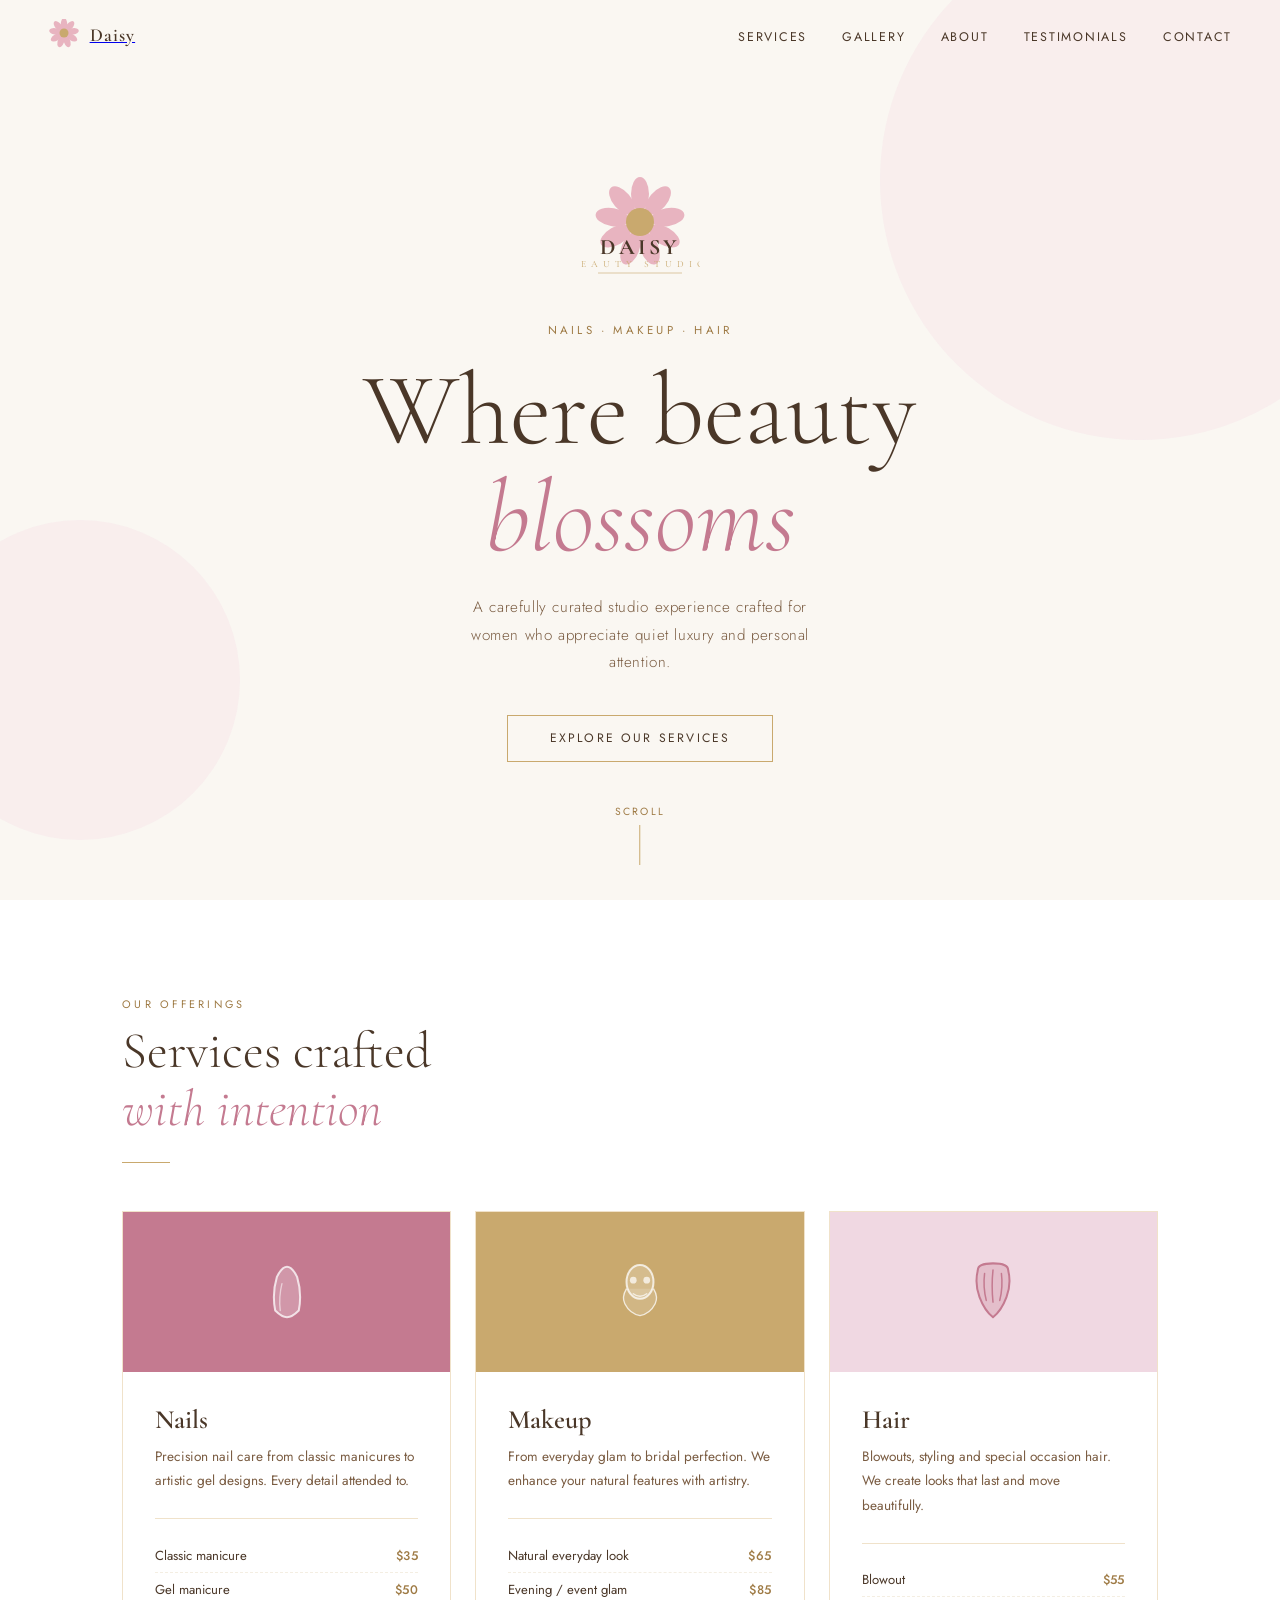
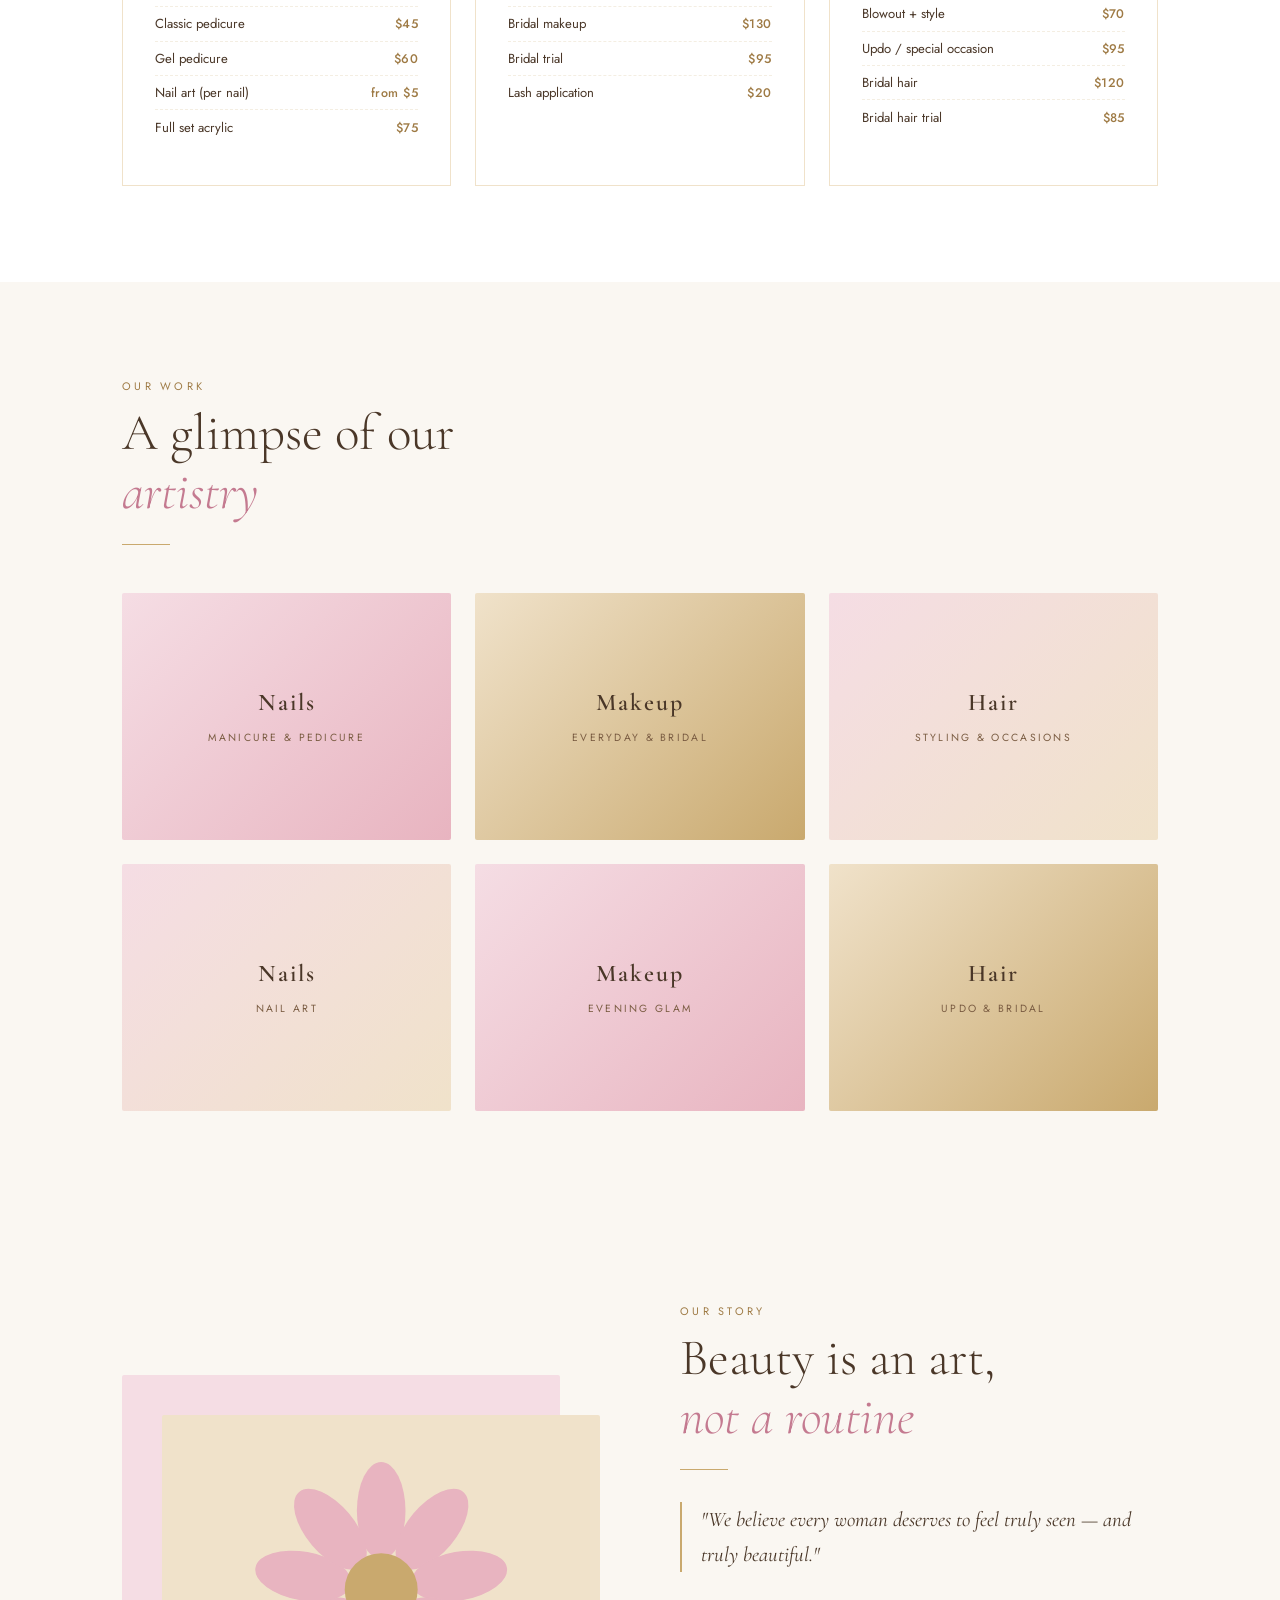
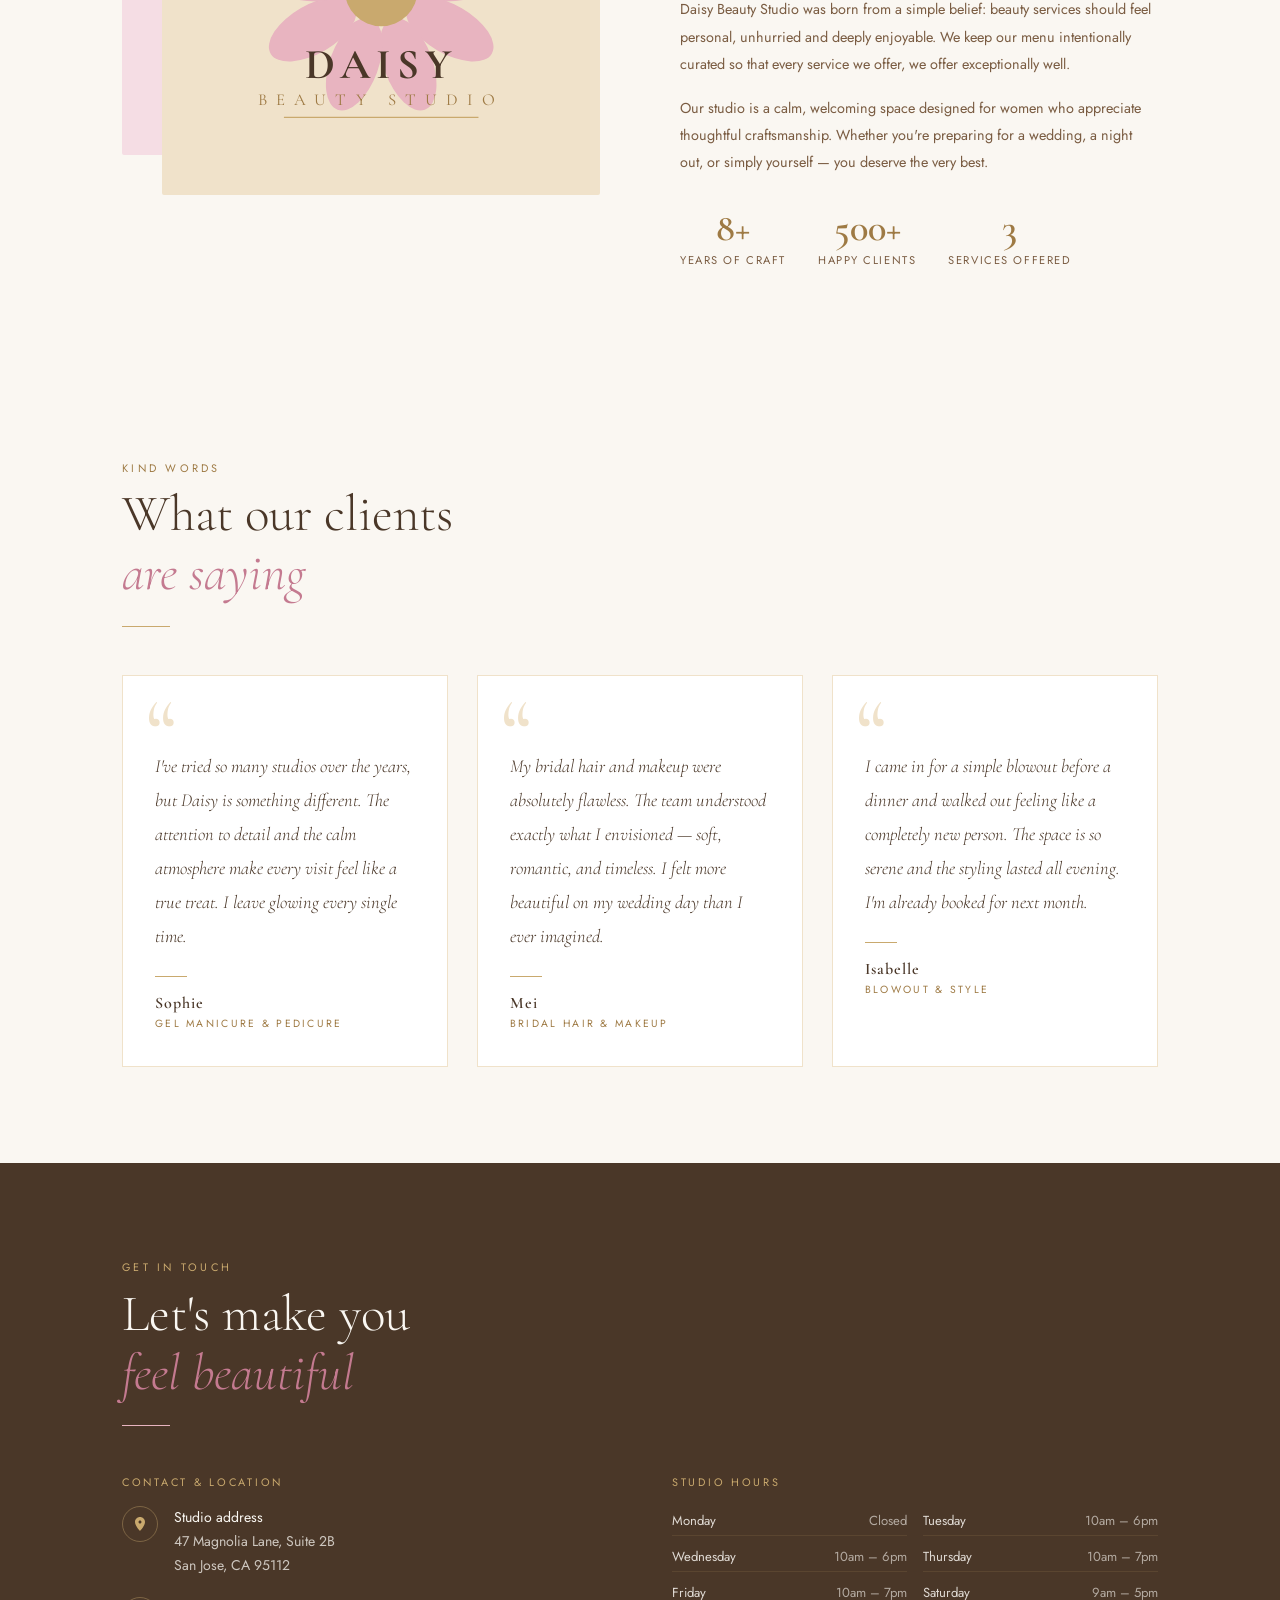
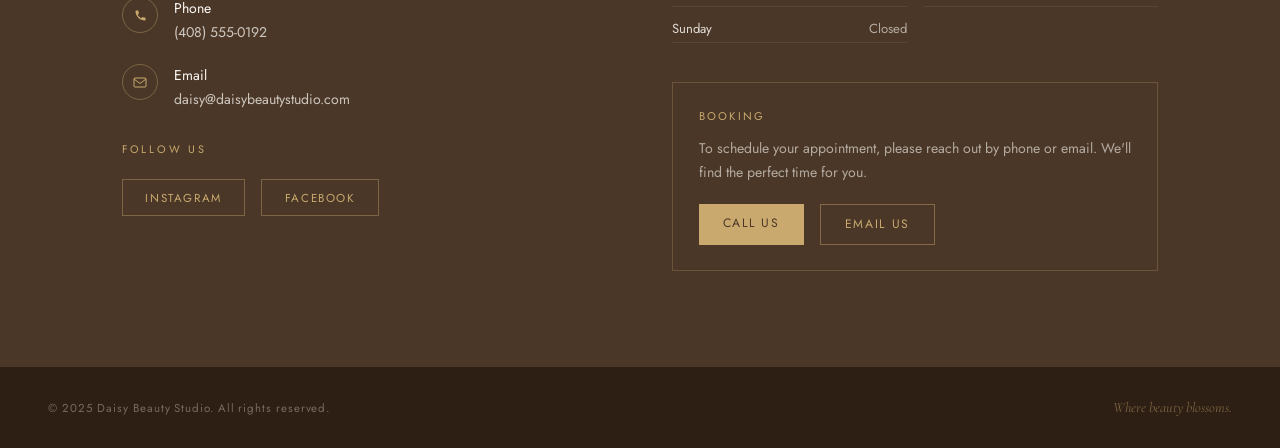
==== daisy-beauty-studio.html @ 7fc88cb7 "feature: upgrade service card visual design" ====
<!DOCTYPE html>
<html lang="en">
<head>
<meta charset="UTF-8"/>
<meta name="viewport" content="width=device-width, initial-scale=1.0"/>
<title>Daisy Beauty Studio | Nails, Lashes & Spa Services</title>
<meta name="description" content="Daisy Beauty Studio offers premium nail care, lash extensions, and spa treatments in a serene, elegant setting. Book your appointment today and let your beauty bloom."/>

<!-- Open Graph -->
<meta property="og:title" content="Daisy Beauty Studio | Nails, Lashes & Spa Services"/>
<meta property="og:description" content="Premium nail care, lash extensions, and spa treatments in a serene, elegant setting. Let your beauty bloom at Daisy Beauty Studio."/>
<meta property="og:type" content="website"/>

<!-- Inline SVG Favicon -->
<link rel="icon" type="image/svg+xml" href="data:image/svg+xml,%3Csvg xmlns='http://www.w3.org/2000/svg' viewBox='0 0 32 32'%3E%3C!-- rose petals --%3E%3Cellipse cx='16' cy='8' rx='4' ry='7' fill='%23E8B4C0' transform='rotate(0 16 16)'/%3E%3Cellipse cx='16' cy='8' rx='4' ry='7' fill='%23E8B4C0' transform='rotate(45 16 16)'/%3E%3Cellipse cx='16' cy='8' rx='4' ry='7' fill='%23E8B4C0' transform='rotate(90 16 16)'/%3E%3Cellipse cx='16' cy='8' rx='4' ry='7' fill='%23E8B4C0' transform='rotate(135 16 16)'/%3E%3Cellipse cx='16' cy='8' rx='4' ry='7' fill='%23E8B4C0' transform='rotate(180 16 16)'/%3E%3Cellipse cx='16' cy='8' rx='4' ry='7' fill='%23E8B4C0' transform='rotate(225 16 16)'/%3E%3Cellipse cx='16' cy='8' rx='4' ry='7' fill='%23E8B4C0' transform='rotate(270 16 16)'/%3E%3Cellipse cx='16' cy='8' rx='4' ry='7' fill='%23E8B4C0' transform='rotate(315 16 16)'/%3E%3C!-- gold center --%3E%3Ccircle cx='16' cy='16' r='5' fill='%23C9A96E'/%3E%3Ccircle cx='16' cy='16' r='3' fill='%239E7A44'/%3E%3C/svg%3E"/>

<link href="https://fonts.googleapis.com/css2?family=Cormorant+Garamond:ital,wght@0,300;0,400;0,600;0,700;1,300;1,400&family=Jost:wght@300;400;500&display=swap" rel="stylesheet"/>
<style>
  :root {
    --rose:    #E8B4C0;
    --rose-dk: #C47A90;
    --rose-lt: #F5DDE4;
    --gold:    #C9A96E;
    --gold-dk: #9E7A44;
    --gold-lt: #F0E2CA;
    --cream:   #FAF7F2;
    --bark:    #4A3728;
    --bark-lt: #7A5C42;
    --white:   #FFFFFF;
    --shadow:  rgba(74,55,40,0.12);
  }
  *, *::before, *::after { box-sizing: border-box; margin: 0; padding: 0; }
  html { scroll-behavior: smooth; }
  body {
    font-family: 'Jost', sans-serif;
    background: var(--cream);
    color: var(--bark);
    overflow-x: hidden;
  }

  /* ── PETAL CANVAS ── */
  #petal-canvas {
    position: fixed; inset: 0;
    pointer-events: none;
    z-index: 0;
    overflow: hidden;
  }
  .petal {
    position: absolute;
    top: -60px;
    opacity: 0;
    animation: fall linear infinite;
  }
  @keyframes fall {
    0%   { transform: translateY(0) rotate(0deg) scale(1);   opacity: 0; }
    5%   { opacity: 0.7; }
    90%  { opacity: 0.4; }
    100% { transform: translateY(110vh) rotate(540deg) scale(0.6); opacity: 0; }
  }

  /* ── NAV ── */
  nav {
    position: fixed; top: 0; left: 0; right: 0;
    z-index: 100;
    display: flex; align-items: center; justify-content: space-between;
    padding: 1.2rem 3rem;
    transition: background 0.4s, box-shadow 0.4s;
  }
  nav.scrolled {
    background: rgba(250,247,242,0.96);
    box-shadow: 0 1px 0 rgba(201,169,110,0.25);
    backdrop-filter: blur(8px);
  }
  .nav-logo { display: flex; align-items: center; gap: 0.6rem; cursor: pointer; }
  .nav-links { display: flex; gap: 2.2rem; list-style: none; }
  .nav-links a {
    text-decoration: none;
    font-family: 'Jost', sans-serif;
    font-size: 0.78rem;
    font-weight: 400;
    letter-spacing: 0.14em;
    text-transform: uppercase;
    color: var(--bark);
    transition: color 0.2s;
  }
  .nav-links a:hover { color: var(--gold-dk); }

  /* ── HAMBURGER ── */
  .hamburger {
    display: none;
    flex-direction: column;
    justify-content: center;
    gap: 5px;
    width: 36px;
    height: 36px;
    background: none;
    border: none;
    cursor: pointer;
    padding: 4px;
    z-index: 101;
  }
  .hamburger span {
    display: block;
    height: 1.5px;
    background: var(--bark);
    border-radius: 2px;
    transition: transform 0.3s ease, opacity 0.3s ease, background 0.2s;
    transform-origin: center;
  }
  .hamburger:hover span { background: var(--gold-dk); }
  .hamburger[aria-expanded="true"] span:nth-child(1) { transform: translateY(6.5px) rotate(45deg); }
  .hamburger[aria-expanded="true"] span:nth-child(2) { opacity: 0; transform: scaleX(0); }
  .hamburger[aria-expanded="true"] span:nth-child(3) { transform: translateY(-6.5px) rotate(-45deg); }

  /* ── HERO ── */
  #hero {
    position: relative;
    min-height: 100vh;
    display: flex; flex-direction: column;
    align-items: center; justify-content: center;
    text-align: center;
    padding: 6rem 2rem 4rem;
    z-index: 1;
    overflow: hidden;
  }
  .hero-bg-circle {
    position: absolute;
    border-radius: 50%;
    background: var(--rose-lt);
    opacity: 0.35;
    z-index: -1;
  }
  .hero-bg-circle.c1 { width: 520px; height: 520px; top: -80px; right: -120px; }
  .hero-bg-circle.c2 { width: 320px; height: 320px; bottom: 60px; left: -80px; }

  .hero-tagline {
    font-family: 'Jost', sans-serif;
    font-size: 0.72rem;
    letter-spacing: 0.28em;
    text-transform: uppercase;
    color: var(--gold-dk);
    margin-bottom: 1.2rem;
    opacity: 0;
    animation: fadeUp 0.8s 0.3s forwards;
  }
  .hero-title {
    font-family: 'Cormorant Garamond', serif;
    font-size: clamp(3.5rem, 8vw, 7rem);
    font-weight: 300;
    line-height: 1.05;
    color: var(--bark);
    opacity: 0;
    animation: fadeUp 0.9s 0.55s forwards;
  }
  .hero-title em {
    font-style: italic;
    color: var(--rose-dk);
  }
  .hero-sub {
    font-family: 'Jost', sans-serif;
    font-size: 0.95rem;
    font-weight: 300;
    color: var(--bark-lt);
    letter-spacing: 0.04em;
    max-width: 380px;
    line-height: 1.8;
    margin-top: 1.4rem;
    opacity: 0;
    animation: fadeUp 0.9s 0.8s forwards;
  }
  .hero-cta {
    display: inline-block;
    margin-top: 2.4rem;
    padding: 0.85rem 2.6rem;
    border: 1px solid var(--gold);
    color: var(--bark);
    font-family: 'Jost', sans-serif;
    font-size: 0.76rem;
    letter-spacing: 0.18em;
    text-transform: uppercase;
    text-decoration: none;
    transition: background 0.3s, color 0.3s;
    opacity: 0;
    animation: fadeUp 0.9s 1.05s forwards;
  }
  .hero-cta:hover { background: var(--gold); color: var(--white); }
  .hero-logo-large {
    margin-bottom: 1.6rem;
    opacity: 0;
    animation: fadeIn 1s 0.1s forwards;
  }
  .scroll-hint {
    position: absolute; bottom: 2.2rem; left: 50%; transform: translateX(-50%);
    display: flex; flex-direction: column; align-items: center; gap: 6px;
    opacity: 0; animation: fadeIn 1s 1.6s forwards;
  }
  .scroll-hint span {
    font-size: 0.65rem; letter-spacing: 0.2em; text-transform: uppercase;
    color: var(--gold-dk);
  }
  .scroll-line {
    width: 1px; height: 40px; background: var(--gold);
    animation: scrollPulse 1.8s ease-in-out infinite;
  }
  @keyframes scrollPulse {
    0%,100% { transform: scaleY(1); opacity: 1; }
    50%      { transform: scaleY(0.4); opacity: 0.4; }
  }
  @keyframes fadeUp {
    from { opacity: 0; transform: translateY(22px); }
    to   { opacity: 1; transform: translateY(0); }
  }
  @keyframes fadeIn {
    from { opacity: 0; }
    to   { opacity: 1; }
  }

  /* ── SECTION SHARED ── */
  section { position: relative; z-index: 1; }
  .section-inner { max-width: 1100px; margin: 0 auto; padding: 6rem 2rem; }
  .section-label {
    font-size: 0.68rem;
    letter-spacing: 0.3em;
    text-transform: uppercase;
    color: var(--gold-dk);
    margin-bottom: 0.6rem;
  }
  .section-title {
    font-family: 'Cormorant Garamond', serif;
    font-size: clamp(2.2rem, 4vw, 3.4rem);
    font-weight: 300;
    line-height: 1.15;
    color: var(--bark);
  }
  .section-title em { font-style: italic; color: var(--rose-dk); }
  .divider {
    width: 48px; height: 1px;
    background: var(--gold);
    margin: 1.4rem 0 2rem;
  }

  /* ── SERVICES ── */
  #services { background: var(--white); }
  .services-grid {
    display: grid;
    grid-template-columns: repeat(3, 1fr);
    gap: 1.5rem;
    margin-top: 3rem;
  }
  .service-card {
    border: 1px solid var(--gold-lt);
    padding: 2.6rem 2rem;
    position: relative;
    overflow: hidden;
    transition: border-color 0.3s, transform 0.3s;
    cursor: default;
  }
  .service-card::before {
    content: '';
    position: absolute; inset: 0;
    background: var(--rose-lt);
    opacity: 0;
    transition: opacity 0.35s;
    z-index: 0;
  }
  .service-card:hover::before { opacity: 0.18; }
  .service-card:hover { border-color: var(--rose-dk); transform: translateY(-4px); }
  .service-card > * { position: relative; z-index: 1; }
  .card-band {
    margin: -2.6rem -2rem 2rem;
    padding: 3rem 0;
    display: flex;
    align-items: center;
    justify-content: center;
  }
  .card-band--rose  { background: #C47A90; }
  .card-band--gold  { background: #C9A96E; }
  .card-band--blush { background: #F0D8E2; }
  .service-icon { margin-bottom: 1.4rem; }
  .service-name {
    font-family: 'Cormorant Garamond', serif;
    font-size: 1.65rem;
    font-weight: 600;
    color: var(--bark);
    margin-bottom: 0.5rem;
  }
  .service-desc {
    font-size: 0.85rem;
    color: var(--bark-lt);
    line-height: 1.8;
    margin-bottom: 1.6rem;
  }
  .service-items { list-style: none; border-top: 1px solid var(--gold-lt); padding-top: 1.2rem; }
  .service-items li {
    display: flex; justify-content: space-between; align-items: baseline;
    font-size: 0.82rem;
    padding: 0.45rem 0;
    border-bottom: 1px dashed rgba(201,169,110,0.2);
    color: var(--bark);
  }
  .service-items li:last-child { border-bottom: none; }
  .item-name { font-weight: 400; }
  .item-price { color: var(--gold-dk); font-weight: 500; font-size: 0.78rem; letter-spacing: 0.04em; }

  /* ── GALLERY ── */
  #gallery { background: var(--cream); }
  .gallery-grid {
    display: grid;
    grid-template-columns: repeat(3, 1fr);
    gap: 1.5rem;
    margin-top: 3rem;
  }
  .gallery-card {
    position: relative;
    aspect-ratio: 4 / 3;
    border-radius: 2px;
    overflow: hidden;
    display: flex;
    align-items: flex-end;
    transition: transform 0.35s ease, box-shadow 0.35s ease;
    cursor: default;
  }
  .gallery-card:hover { transform: translateY(-5px); box-shadow: 0 12px 32px var(--shadow); }
  .gallery-card.rose-bg  { background: linear-gradient(135deg, var(--rose-lt) 0%, var(--rose) 100%); }
  .gallery-card.gold-bg  { background: linear-gradient(135deg, var(--gold-lt) 0%, var(--gold) 100%); }
  .gallery-card.mixed-bg { background: linear-gradient(135deg, var(--rose-lt) 0%, var(--gold-lt) 100%); }
  .gallery-card-inner {
    position: absolute;
    inset: 0;
    display: flex;
    flex-direction: column;
    align-items: center;
    justify-content: center;
    gap: 0.8rem;
  }
  .gallery-card-icon {
    width: 48px;
    height: 1px;
    background: rgba(74,55,40,0.2);
  }
  .gallery-card-label {
    font-family: 'Cormorant Garamond', serif;
    font-size: 1.5rem;
    font-weight: 600;
    color: var(--bark);
    letter-spacing: 0.08em;
  }
  .gallery-card-sub {
    font-family: 'Jost', sans-serif;
    font-size: 0.65rem;
    letter-spacing: 0.22em;
    text-transform: uppercase;
    color: var(--bark-lt);
  }

  /* ── ABOUT ── */
  #about { background: var(--cream); }
  .about-grid {
    display: grid;
    grid-template-columns: 1fr 1fr;
    gap: 5rem;
    align-items: center;
  }
  .about-visual {
    position: relative;
    height: 420px;
  }
  .about-box {
    position: absolute;
    border-radius: 2px;
  }
  .about-box.b1 {
    inset: 0 40px 40px 0;
    background: var(--rose-lt);
  }
  .about-box.b2 {
    inset: 40px 0 0 40px;
    background: var(--gold-lt);
    display: flex; align-items: center; justify-content: center;
  }
  .about-box.b2 svg { width: 80%; height: 80%; }
  .about-quote {
    font-family: 'Cormorant Garamond', serif;
    font-size: 1.3rem;
    font-style: italic;
    color: var(--bark);
    line-height: 1.7;
    margin-bottom: 1.5rem;
    padding-left: 1.2rem;
    border-left: 2px solid var(--gold);
  }
  .about-body {
    font-size: 0.9rem;
    color: var(--bark-lt);
    line-height: 1.9;
    margin-bottom: 1rem;
  }
  .about-highlights {
    display: flex; gap: 2rem; margin-top: 2rem;
  }
  .highlight-item { text-align: center; }
  .highlight-num {
    font-family: 'Cormorant Garamond', serif;
    font-size: 2.4rem;
    font-weight: 600;
    color: var(--gold-dk);
    line-height: 1;
  }
  .highlight-label {
    font-size: 0.7rem;
    letter-spacing: 0.14em;
    text-transform: uppercase;
    color: var(--bark-lt);
    margin-top: 0.3rem;
  }

  /* ── TESTIMONIALS ── */
  #testimonials { background: var(--cream); }
  .testimonials-grid {
    display: grid;
    grid-template-columns: repeat(3, 1fr);
    gap: 1.8rem;
    margin-top: 3rem;
  }
  .testimonial-card {
    background: var(--white);
    border: 1px solid var(--gold-lt);
    padding: 2.6rem 2rem 2.2rem;
    position: relative;
    overflow: hidden;
    transition: transform 0.3s, box-shadow 0.3s;
  }
  .testimonial-card:hover {
    transform: translateY(-4px);
    box-shadow: 0 12px 36px var(--shadow);
  }
  .testimonial-quote-mark {
    font-family: 'Cormorant Garamond', serif;
    font-size: 6rem;
    line-height: 1;
    color: var(--gold-lt);
    position: absolute;
    top: 0.6rem;
    left: 1.4rem;
    pointer-events: none;
    user-select: none;
  }
  .testimonial-text {
    font-family: 'Cormorant Garamond', serif;
    font-size: 1.15rem;
    font-style: italic;
    font-weight: 300;
    color: var(--bark);
    line-height: 1.85;
    margin-top: 2rem;
    position: relative;
    z-index: 1;
  }
  .testimonial-divider {
    width: 32px;
    height: 1px;
    background: var(--gold);
    margin: 1.4rem 0 1rem;
  }
  .testimonial-client {
    display: flex;
    flex-direction: column;
    gap: 0.2rem;
  }
  .testimonial-name {
    font-family: 'Cormorant Garamond', serif;
    font-size: 1rem;
    font-weight: 600;
    color: var(--bark);
    letter-spacing: 0.06em;
  }
  .testimonial-service {
    font-family: 'Jost', sans-serif;
    font-size: 0.65rem;
    letter-spacing: 0.22em;
    text-transform: uppercase;
    color: var(--gold-dk);
  }

  /* ── CONTACT ── */
  #contact { background: var(--bark); }
  #contact .section-label { color: var(--gold); }
  #contact .section-title { color: var(--cream); }
  #contact .divider { background: var(--rose); }
  .contact-grid {
    display: grid;
    grid-template-columns: 1fr 1fr;
    gap: 4rem;
    margin-top: 3rem;
  }
  .contact-block { }
  .contact-block-title {
    font-size: 0.68rem;
    letter-spacing: 0.25em;
    text-transform: uppercase;
    color: var(--gold);
    margin-bottom: 1rem;
  }
  .contact-item {
    display: flex; align-items: flex-start; gap: 1rem;
    margin-bottom: 1.2rem;
  }
  .contact-icon {
    width: 36px; height: 36px;
    border: 1px solid rgba(201,169,110,0.4);
    border-radius: 50%;
    display: flex; align-items: center; justify-content: center;
    flex-shrink: 0;
  }
  .contact-text { font-size: 0.88rem; color: rgba(250,247,242,0.75); line-height: 1.7; }
  .contact-text strong { color: var(--cream); font-weight: 400; display: block; }
  .hours-grid {
    display: grid; grid-template-columns: 1fr 1fr; gap: 0.4rem 1rem;
  }
  .hours-row {
    display: flex; justify-content: space-between;
    font-size: 0.82rem;
    color: rgba(250,247,242,0.6);
    padding: 0.3rem 0;
    border-bottom: 1px solid rgba(201,169,110,0.12);
  }
  .hours-row .day { color: rgba(250,247,242,0.85); }
  .social-row { display: flex; gap: 1rem; margin-top: 1.4rem; }
  .social-btn {
    padding: 0.6rem 1.4rem;
    border: 1px solid rgba(201,169,110,0.4);
    color: var(--gold);
    font-family: 'Jost', sans-serif;
    font-size: 0.72rem;
    letter-spacing: 0.14em;
    text-transform: uppercase;
    text-decoration: none;
    transition: background 0.3s, color 0.3s;
  }
  .social-btn:hover { background: var(--gold); color: var(--bark); }

  /* ── FOOTER ── */
  footer {
    background: #2E1F14;
    padding: 2rem 3rem;
    display: flex; align-items: center; justify-content: space-between;
    z-index: 1; position: relative;
  }
  .footer-copy {
    font-size: 0.72rem;
    color: rgba(250,247,242,0.35);
    letter-spacing: 0.08em;
  }
  .footer-tagline {
    font-family: 'Cormorant Garamond', serif;
    font-size: 0.9rem;
    font-style: italic;
    color: rgba(201,169,110,0.5);
  }

  /* ── SCROLL REVEAL ── */
  .reveal {
    opacity: 0;
    transform: translateY(30px);
    transition: opacity 0.7s ease, transform 0.7s ease;
  }
  .reveal.visible {
    opacity: 1;
    transform: translateY(0);
  }
  .reveal-delay-1 { transition-delay: 0.1s; }
  .reveal-delay-2 { transition-delay: 0.2s; }
  .reveal-delay-3 { transition-delay: 0.3s; }

  @media (max-width: 768px) {
    nav { padding: 1rem 1.5rem; }
    .hamburger { display: flex; }
    .nav-links {
      position: fixed;
      top: 60px; left: 0; right: 0;
      flex-direction: column;
      gap: 0;
      background: rgba(250,247,242,0.97);
      backdrop-filter: blur(8px);
      border-bottom: 1px solid var(--gold-lt);
      box-shadow: 0 4px 16px var(--shadow);
      max-height: 0;
      overflow: hidden;
      transition: max-height 0.35s cubic-bezier(0.4, 0, 0.2, 1);
    }
    .nav-links.open { max-height: 260px; }
    .nav-links li { border-top: 1px solid var(--gold-lt); }
    .nav-links a {
      display: block;
      padding: 1rem 1.5rem;
      font-size: 0.82rem;
      letter-spacing: 0.16em;
    }
    .nav-links a:hover { background: var(--rose-lt); color: var(--rose-dk); }
    .services-grid { grid-template-columns: 1fr; }
    .gallery-grid  { grid-template-columns: 1fr; }
    .about-grid { grid-template-columns: 1fr; }
    .about-visual { display: none; }
    .testimonials-grid { grid-template-columns: 1fr; }
    .contact-grid { grid-template-columns: 1fr; gap: 2.5rem; }
    footer { flex-direction: column; gap: 0.5rem; text-align: center; }
    .section-inner { padding: 4rem 1.5rem; }
  }
</style>
</head>
<body>

<!-- FALLING PETALS -->
<div id="petal-canvas"></div>

<!-- NAV -->
<nav id="navbar">
  <a href="#hero" class="nav-logo">
    <svg width="32" height="32" viewBox="0 0 32 32">
      <g transform="translate(16,14)">
        <ellipse cx="0" cy="-9" rx="3.2" ry="6" fill="#E8B4C0" transform="rotate(0)"/>
        <ellipse cx="0" cy="-9" rx="3.2" ry="6" fill="#E8B4C0" transform="rotate(40)"/>
        <ellipse cx="0" cy="-9" rx="3.2" ry="6" fill="#E8B4C0" transform="rotate(80)"/>
        <ellipse cx="0" cy="-9" rx="3.2" ry="6" fill="#E8B4C0" transform="rotate(120)"/>
        <ellipse cx="0" cy="-9" rx="3.2" ry="6" fill="#E8B4C0" transform="rotate(160)"/>
        <ellipse cx="0" cy="-9" rx="3.2" ry="6" fill="#E8B4C0" transform="rotate(200)"/>
        <ellipse cx="0" cy="-9" rx="3.2" ry="6" fill="#E8B4C0" transform="rotate(240)"/>
        <ellipse cx="0" cy="-9" rx="3.2" ry="6" fill="#E8B4C0" transform="rotate(280)"/>
        <ellipse cx="0" cy="-9" rx="3.2" ry="6" fill="#E8B4C0" transform="rotate(320)"/>
        <circle cx="0" cy="0" r="4.5" fill="#C9A96E"/>
      </g>
    </svg>
    <span style="font-family:'Cormorant Garamond',serif;font-size:1.15rem;font-weight:600;color:#4A3728;letter-spacing:0.06em;">Daisy</span>
  </a>
  <ul class="nav-links" id="nav-links">
    <li><a href="#services">Services</a></li>
    <li><a href="#gallery">Gallery</a></li>
    <li><a href="#about">About</a></li>
    <li><a href="#testimonials">Testimonials</a></li>
    <li><a href="#contact">Contact</a></li>
  </ul>
  <button class="hamburger" id="hamburger" aria-label="Toggle menu" aria-expanded="false">
    <span></span><span></span><span></span>
  </button>
</nav>

<!-- HERO -->
<section id="hero">
  <div class="hero-bg-circle c1"></div>
  <div class="hero-bg-circle c2"></div>

  <!-- Large logo -->
  <div class="hero-logo-large">
    <svg width="120" height="120" viewBox="0 0 120 120">
      <g transform="translate(60,52)">
        <ellipse cx="0" cy="-28" rx="9" ry="17" fill="#E8B4C0" transform="rotate(0)"/>
        <ellipse cx="0" cy="-28" rx="9" ry="17" fill="#E8B4C0" transform="rotate(40)"/>
        <ellipse cx="0" cy="-28" rx="9" ry="17" fill="#E8B4C0" transform="rotate(80)"/>
        <ellipse cx="0" cy="-28" rx="9" ry="17" fill="#E8B4C0" transform="rotate(120)"/>
        <ellipse cx="0" cy="-28" rx="9" ry="17" fill="#E8B4C0" transform="rotate(160)"/>
        <ellipse cx="0" cy="-28" rx="9" ry="17" fill="#E8B4C0" transform="rotate(200)"/>
        <ellipse cx="0" cy="-28" rx="9" ry="17" fill="#E8B4C0" transform="rotate(240)"/>
        <ellipse cx="0" cy="-28" rx="9" ry="17" fill="#E8B4C0" transform="rotate(280)"/>
        <ellipse cx="0" cy="-28" rx="9" ry="17" fill="#E8B4C0" transform="rotate(320)"/>
        <circle cx="0" cy="0" r="14" fill="#C9A96E"/>
      </g>
      <text x="60" y="84" text-anchor="middle" font-family="Cormorant Garamond, serif" font-size="22" font-weight="700" fill="#4A3728" letter-spacing="3">DAISY</text>
      <text x="60" y="97" text-anchor="middle" font-family="Cormorant Garamond, serif" font-size="9.5" fill="#C9A96E" letter-spacing="5">BEAUTY STUDIO</text>
      <line x1="18" y1="103" x2="102" y2="103" stroke="#C9A96E" stroke-width="0.6"/>
    </svg>
  </div>

  <p class="hero-tagline">Nails · Makeup · Hair</p>
  <h1 class="hero-title">Where beauty<br/><em>blossoms</em></h1>
  <p class="hero-sub">A carefully curated studio experience crafted for women who appreciate quiet luxury and personal attention.</p>
  <a href="#services" class="hero-cta">Explore our services</a>

  <div class="scroll-hint">
    <span>scroll</span>
    <div class="scroll-line"></div>
  </div>
</section>

<!-- SERVICES -->
<section id="services">
  <div class="section-inner">
    <p class="section-label reveal">Our offerings</p>
    <h2 class="section-title reveal reveal-delay-1">Services crafted<br/><em>with intention</em></h2>
    <div class="divider reveal reveal-delay-2"></div>

    <div class="services-grid">
      <!-- NAILS -->
      <div class="service-card reveal reveal-delay-1">
        <div class="card-band card-band--rose">
          <svg width="64" height="64" viewBox="0 0 38 38" fill="none">
            <path d="M12 30 Q10 20 13 10 Q16 4 19 4 Q22 4 25 10 Q28 20 26 30 Q22 34 19 34 Q16 34 12 30Z" fill="rgba(255,255,255,0.22)" stroke="rgba(255,255,255,0.75)" stroke-width="1.2"/>
            <path d="M15 30 Q14 22 16 14" stroke="rgba(255,255,255,0.55)" stroke-width="0.8" stroke-linecap="round"/>
          </svg>
        </div>
        <h3 class="service-name">Nails</h3>
        <p class="service-desc">Precision nail care from classic manicures to artistic gel designs. Every detail attended to.</p>
        <ul class="service-items">
          <li><span class="item-name">Classic manicure</span><span class="item-price">$35</span></li>
          <li><span class="item-name">Gel manicure</span><span class="item-price">$50</span></li>
          <li><span class="item-name">Classic pedicure</span><span class="item-price">$45</span></li>
          <li><span class="item-name">Gel pedicure</span><span class="item-price">$60</span></li>
          <li><span class="item-name">Nail art (per nail)</span><span class="item-price">from $5</span></li>
          <li><span class="item-name">Full set acrylic</span><span class="item-price">$75</span></li>
        </ul>
      </div>

      <!-- MAKEUP -->
      <div class="service-card reveal reveal-delay-2">
        <div class="card-band card-band--gold">
          <svg width="64" height="64" viewBox="0 0 38 38" fill="none">
            <ellipse cx="19" cy="13" rx="8" ry="10" fill="rgba(255,255,255,0.22)" stroke="rgba(255,255,255,0.75)" stroke-width="1.2"/>
            <path d="M11 17 Q8 22 10 26 Q13 32 19 33 Q25 32 28 26 Q30 22 27 17" fill="rgba(255,255,255,0.15)" stroke="rgba(255,255,255,0.75)" stroke-width="0.8"/>
            <circle cx="15" cy="12" r="2" fill="rgba(255,255,255,0.7)"/>
            <circle cx="23" cy="12" r="2" fill="rgba(255,255,255,0.7)"/>
            <path d="M15 20 Q19 23 23 20" stroke="rgba(255,255,255,0.7)" stroke-width="0.8" fill="none" stroke-linecap="round"/>
          </svg>
        </div>
        <h3 class="service-name">Makeup</h3>
        <p class="service-desc">From everyday glam to bridal perfection. We enhance your natural features with artistry.</p>
        <ul class="service-items">
          <li><span class="item-name">Natural everyday look</span><span class="item-price">$65</span></li>
          <li><span class="item-name">Evening / event glam</span><span class="item-price">$85</span></li>
          <li><span class="item-name">Bridal makeup</span><span class="item-price">$130</span></li>
          <li><span class="item-name">Bridal trial</span><span class="item-price">$95</span></li>
          <li><span class="item-name">Lash application</span><span class="item-price">$20</span></li>
        </ul>
      </div>

      <!-- HAIR -->
      <div class="service-card reveal reveal-delay-3">
        <div class="card-band card-band--blush">
          <svg width="64" height="64" viewBox="0 0 38 38" fill="none">
            <path d="M10 6 Q10 2 19 2 Q28 2 28 6 Q30 14 27 22 Q24 30 19 34 Q14 30 11 22 Q8 14 10 6Z" fill="rgba(196,122,144,0.28)" stroke="#C47A90" stroke-width="1.2"/>
            <path d="M14 8 Q13 16 15 24" stroke="#C47A90" stroke-width="0.9" stroke-linecap="round"/>
            <path d="M19 6 Q18 15 19 25" stroke="#C47A90" stroke-width="0.9" stroke-linecap="round"/>
            <path d="M24 8 Q25 16 23 24" stroke="#C47A90" stroke-width="0.9" stroke-linecap="round"/>
          </svg>
        </div>
        <h3 class="service-name">Hair</h3>
        <p class="service-desc">Blowouts, styling and special occasion hair. We create looks that last and move beautifully.</p>
        <ul class="service-items">
          <li><span class="item-name">Blowout</span><span class="item-price">$55</span></li>
          <li><span class="item-name">Blowout + style</span><span class="item-price">$70</span></li>
          <li><span class="item-name">Updo / special occasion</span><span class="item-price">$95</span></li>
          <li><span class="item-name">Bridal hair</span><span class="item-price">$120</span></li>
          <li><span class="item-name">Bridal hair trial</span><span class="item-price">$85</span></li>
        </ul>
      </div>
    </div>
  </div>
</section>

<!-- GALLERY -->
<section id="gallery">
  <div class="section-inner">
    <p class="section-label reveal">Our work</p>
    <h2 class="section-title reveal reveal-delay-1">A glimpse of our<br/><em>artistry</em></h2>
    <div class="divider reveal reveal-delay-2"></div>

    <div class="gallery-grid">
      <!-- NAILS -->
      <div class="gallery-card rose-bg reveal reveal-delay-1">
        <div class="gallery-card-inner">
          <div class="gallery-card-label">Nails</div>
          <div class="gallery-card-sub">Manicure &amp; Pedicure</div>
        </div>
      </div>

      <!-- MAKEUP -->
      <div class="gallery-card gold-bg reveal reveal-delay-2">
        <div class="gallery-card-inner">
          <div class="gallery-card-label">Makeup</div>
          <div class="gallery-card-sub">Everyday &amp; Bridal</div>
        </div>
      </div>

      <!-- HAIR -->
      <div class="gallery-card mixed-bg reveal reveal-delay-3">
        <div class="gallery-card-inner">
          <div class="gallery-card-label">Hair</div>
          <div class="gallery-card-sub">Styling &amp; Occasions</div>
        </div>
      </div>

      <!-- Row 2 -->
      <div class="gallery-card mixed-bg reveal reveal-delay-1">
        <div class="gallery-card-inner">
          <div class="gallery-card-label">Nails</div>
          <div class="gallery-card-sub">Nail Art</div>
        </div>
      </div>

      <div class="gallery-card rose-bg reveal reveal-delay-2">
        <div class="gallery-card-inner">
          <div class="gallery-card-label">Makeup</div>
          <div class="gallery-card-sub">Evening Glam</div>
        </div>
      </div>

      <div class="gallery-card gold-bg reveal reveal-delay-3">
        <div class="gallery-card-inner">
          <div class="gallery-card-label">Hair</div>
          <div class="gallery-card-sub">Updo &amp; Bridal</div>
        </div>
      </div>
    </div>
  </div>
</section>

<!-- ABOUT -->
<section id="about">
  <div class="section-inner">
    <div class="about-grid">
      <div class="about-visual reveal">
        <div class="about-box b1"></div>
        <div class="about-box b2">
          <svg viewBox="0 0 200 200" fill="none" xmlns="http://www.w3.org/2000/svg">
            <g transform="translate(100,90)">
              <ellipse cx="0" cy="-52" rx="16" ry="32" fill="#E8B4C0" transform="rotate(0)"/>
              <ellipse cx="0" cy="-52" rx="16" ry="32" fill="#E8B4C0" transform="rotate(40)"/>
              <ellipse cx="0" cy="-52" rx="16" ry="32" fill="#E8B4C0" transform="rotate(80)"/>
              <ellipse cx="0" cy="-52" rx="16" ry="32" fill="#E8B4C0" transform="rotate(120)"/>
              <ellipse cx="0" cy="-52" rx="16" ry="32" fill="#E8B4C0" transform="rotate(160)"/>
              <ellipse cx="0" cy="-52" rx="16" ry="32" fill="#E8B4C0" transform="rotate(200)"/>
              <ellipse cx="0" cy="-52" rx="16" ry="32" fill="#E8B4C0" transform="rotate(240)"/>
              <ellipse cx="0" cy="-52" rx="16" ry="32" fill="#E8B4C0" transform="rotate(280)"/>
              <ellipse cx="0" cy="-52" rx="16" ry="32" fill="#E8B4C0" transform="rotate(320)"/>
              <circle cx="0" cy="0" r="24" fill="#C9A96E"/>
            </g>
            <text x="100" y="148" text-anchor="middle" font-family="Cormorant Garamond, serif" font-size="28" font-weight="700" fill="#4A3728" letter-spacing="4">DAISY</text>
            <text x="100" y="166" text-anchor="middle" font-family="Cormorant Garamond, serif" font-size="11" fill="#9E7A44" letter-spacing="6">BEAUTY STUDIO</text>
            <line x1="36" y1="174" x2="164" y2="174" stroke="#C9A96E" stroke-width="0.8"/>
          </svg>
        </div>
      </div>
      <div>
        <p class="section-label reveal">Our story</p>
        <h2 class="section-title reveal reveal-delay-1">Beauty is an art,<br/><em>not a routine</em></h2>
        <div class="divider reveal reveal-delay-2"></div>
        <blockquote class="about-quote reveal reveal-delay-2">
          "We believe every woman deserves to feel truly seen — and truly beautiful."
        </blockquote>
        <p class="about-body reveal reveal-delay-2">
          Daisy Beauty Studio was born from a simple belief: beauty services should feel personal, unhurried and deeply enjoyable. We keep our menu intentionally curated so that every service we offer, we offer exceptionally well.
        </p>
        <p class="about-body reveal reveal-delay-3">
          Our studio is a calm, welcoming space designed for women who appreciate thoughtful craftsmanship. Whether you're preparing for a wedding, a night out, or simply yourself — you deserve the very best.
        </p>
        <div class="about-highlights reveal reveal-delay-3">
          <div class="highlight-item">
            <div class="highlight-num">8+</div>
            <div class="highlight-label">Years of craft</div>
          </div>
          <div class="highlight-item">
            <div class="highlight-num">500+</div>
            <div class="highlight-label">Happy clients</div>
          </div>
          <div class="highlight-item">
            <div class="highlight-num">3</div>
            <div class="highlight-label">Services offered</div>
          </div>
        </div>
      </div>
    </div>
  </div>
</section>

<!-- TESTIMONIALS -->
<section id="testimonials">
  <div class="section-inner">
    <p class="section-label reveal">Kind words</p>
    <h2 class="section-title reveal reveal-delay-1">What our clients<br/><em>are saying</em></h2>
    <div class="divider reveal reveal-delay-2"></div>

    <div class="testimonials-grid">

      <div class="testimonial-card reveal reveal-delay-1">
        <div class="testimonial-quote-mark">&ldquo;</div>
        <p class="testimonial-text">I've tried so many studios over the years, but Daisy is something different. The attention to detail and the calm atmosphere make every visit feel like a true treat. I leave glowing every single time.</p>
        <div class="testimonial-divider"></div>
        <div class="testimonial-client">
          <span class="testimonial-name">Sophie</span>
          <span class="testimonial-service">Gel Manicure & Pedicure</span>
        </div>
      </div>

      <div class="testimonial-card reveal reveal-delay-2">
        <div class="testimonial-quote-mark">&ldquo;</div>
        <p class="testimonial-text">My bridal hair and makeup were absolutely flawless. The team understood exactly what I envisioned — soft, romantic, and timeless. I felt more beautiful on my wedding day than I ever imagined.</p>
        <div class="testimonial-divider"></div>
        <div class="testimonial-client">
          <span class="testimonial-name">Mei</span>
          <span class="testimonial-service">Bridal Hair & Makeup</span>
        </div>
      </div>

      <div class="testimonial-card reveal reveal-delay-3">
        <div class="testimonial-quote-mark">&ldquo;</div>
        <p class="testimonial-text">I came in for a simple blowout before a dinner and walked out feeling like a completely new person. The space is so serene and the styling lasted all evening. I'm already booked for next month.</p>
        <div class="testimonial-divider"></div>
        <div class="testimonial-client">
          <span class="testimonial-name">Isabelle</span>
          <span class="testimonial-service">Blowout & Style</span>
        </div>
      </div>

    </div>
  </div>
</section>

<!-- CONTACT -->
<section id="contact">
  <div class="section-inner">
    <p class="section-label reveal">Get in touch</p>
    <h2 class="section-title reveal reveal-delay-1">Let's make you<br/><em>feel beautiful</em></h2>
    <div class="divider reveal reveal-delay-2"></div>

    <div class="contact-grid">
      <div class="contact-block reveal reveal-delay-1">
        <p class="contact-block-title">Contact & Location</p>
        <div class="contact-item">
          <div class="contact-icon">
            <svg width="16" height="16" viewBox="0 0 16 16" fill="none">
              <path d="M8 1C5.24 1 3 3.24 3 6C3 9.75 8 15 8 15C8 15 13 9.75 13 6C13 3.24 10.76 1 8 1ZM8 7.5C7.17 7.5 6.5 6.83 6.5 6C6.5 5.17 7.17 4.5 8 4.5C8.83 4.5 9.5 5.17 9.5 6C9.5 6.83 8.83 7.5 8 7.5Z" fill="#C9A96E"/>
            </svg>
          </div>
          <div class="contact-text">
            <strong>Studio address</strong>
            47 Magnolia Lane, Suite 2B<br/>San Jose, CA 95112
          </div>
        </div>
        <div class="contact-item">
          <div class="contact-icon">
            <svg width="16" height="16" viewBox="0 0 16 16" fill="none">
              <path d="M13 10.5C12.25 10.5 11.52 10.37 10.85 10.14C10.63 10.06 10.38 10.12 10.21 10.29L9.18 11.32C7.83 10.63 6.37 9.17 5.68 7.82L6.71 6.79C6.88 6.62 6.94 6.37 6.86 6.15C6.63 5.48 6.5 4.75 6.5 4C6.5 3.72 6.28 3.5 6 3.5H4C3.72 3.5 3.5 3.72 3.5 4C3.5 9.25 7.75 13.5 13 13.5C13.28 13.5 13.5 13.28 13.5 13V11C13.5 10.72 13.28 10.5 13 10.5Z" fill="#C9A96E"/>
            </svg>
          </div>
          <div class="contact-text">
            <strong>Phone</strong>
            (408) 555-0192
          </div>
        </div>
        <div class="contact-item">
          <div class="contact-icon">
            <svg width="16" height="16" viewBox="0 0 16 16" fill="none">
              <rect x="2" y="4" width="12" height="9" rx="1" stroke="#C9A96E" stroke-width="1"/>
              <path d="M2 5L8 9.5L14 5" stroke="#C9A96E" stroke-width="1" fill="none"/>
            </svg>
          </div>
          <div class="contact-text">
            <strong>Email</strong>
            daisy@daisybeautystudio.com
          </div>
        </div>
        <p class="contact-block-title" style="margin-top:1.8rem;">Follow us</p>
        <div class="social-row">
          <a href="https://instagram.com/daisybeautystudio" class="social-btn" target="_blank" rel="noopener">Instagram</a>
          <a href="https://facebook.com/daisybeautystudio" class="social-btn" target="_blank" rel="noopener">Facebook</a>
        </div>
      </div>

      <div class="contact-block reveal reveal-delay-2">
        <p class="contact-block-title">Studio hours</p>
        <div class="hours-grid">
          <div class="hours-row"><span class="day">Monday</span><span>Closed</span></div>
          <div class="hours-row"><span class="day">Tuesday</span><span>10am – 6pm</span></div>
          <div class="hours-row"><span class="day">Wednesday</span><span>10am – 6pm</span></div>
          <div class="hours-row"><span class="day">Thursday</span><span>10am – 7pm</span></div>
          <div class="hours-row"><span class="day">Friday</span><span>10am – 7pm</span></div>
          <div class="hours-row"><span class="day">Saturday</span><span>9am – 5pm</span></div>
          <div class="hours-row"><span class="day">Sunday</span><span>Closed</span></div>
        </div>

        <div style="margin-top:2.4rem; padding:1.6rem; border:1px solid rgba(201,169,110,0.25);">
          <p style="font-size:0.7rem;letter-spacing:0.2em;text-transform:uppercase;color:var(--gold);margin-bottom:0.7rem;">Booking</p>
          <p style="font-size:0.88rem;color:rgba(250,247,242,0.6);line-height:1.75;">
            To schedule your appointment, please reach out by phone or email. We'll find the perfect time for you.
          </p>
          <div style="margin-top:1.2rem;display:flex;gap:1rem;flex-wrap:wrap;">
            <a href="tel:4085550192" style="display:inline-block;padding:0.65rem 1.5rem;background:var(--gold);color:var(--bark);font-family:'Jost',sans-serif;font-size:0.76rem;letter-spacing:0.14em;text-transform:uppercase;text-decoration:none;transition:background 0.3s;">Call us</a>
            <a href="mailto:daisy@daisybeautystudio.com" style="display:inline-block;padding:0.65rem 1.5rem;border:1px solid rgba(201,169,110,0.45);color:var(--gold);font-family:'Jost',sans-serif;font-size:0.76rem;letter-spacing:0.14em;text-transform:uppercase;text-decoration:none;transition:background 0.3s,color 0.3s;">Email us</a>
          </div>
        </div>
      </div>
    </div>
  </div>
</section>

<!-- FOOTER -->
<footer>
  <span class="footer-copy">© 2025 Daisy Beauty Studio. All rights reserved.</span>
  <span class="footer-tagline">Where beauty blossoms.</span>
</footer>

<script>
// ── PETAL ANIMATION ──
(function() {
  const canvas = document.getElementById('petal-canvas');
  const colors = ['#E8B4C0','#F0C8D2','#D4A0B0','#F5DDE4','#EDD0B8'];

  function makePetal() {
    const el = document.createElement('div');
    el.className = 'petal';
    const size = 8 + Math.random() * 14;
    const color = colors[Math.floor(Math.random() * colors.length)];
    const left = Math.random() * 100;
    const duration = 8 + Math.random() * 12;
    const delay = Math.random() * 14;
    const skewX = -30 + Math.random() * 60;

    el.style.cssText = `
      left: ${left}vw;
      width: ${size}px;
      height: ${size * 1.6}px;
      background: ${color};
      border-radius: 50% 50% 50% 50% / 60% 60% 40% 40%;
      transform: skewX(${skewX}deg);
      animation-duration: ${duration}s;
      animation-delay: ${delay}s;
      opacity: 0;
    `;
    canvas.appendChild(el);
  }

  for (let i = 0; i < 28; i++) makePetal();

  // Re-cycle petals
  setInterval(() => {
    const petals = canvas.querySelectorAll('.petal');
    if (petals.length > 60) petals[0].remove();
    makePetal();
  }, 3000);
})();

// ── NAV SCROLL ──
window.addEventListener('scroll', () => {
  document.getElementById('navbar').classList.toggle('scrolled', window.scrollY > 60);
});

// ── HAMBURGER MENU ──
(function() {
  const btn = document.getElementById('hamburger');
  const links = document.getElementById('nav-links');
  btn.addEventListener('click', () => {
    const open = links.classList.toggle('open');
    btn.setAttribute('aria-expanded', open);
  });
  // Close menu when a nav link is tapped
  links.querySelectorAll('a').forEach(a => {
    a.addEventListener('click', () => {
      links.classList.remove('open');
      btn.setAttribute('aria-expanded', 'false');
    });
  });
  // Close menu on outside click
  document.addEventListener('click', e => {
    if (!e.target.closest('nav')) {
      links.classList.remove('open');
      btn.setAttribute('aria-expanded', 'false');
    }
  });
})();

// ── SCROLL REVEAL ──
const observer = new IntersectionObserver((entries) => {
  entries.forEach(e => { if (e.isIntersecting) e.target.classList.add('visible'); });
}, { threshold: 0.12 });
document.querySelectorAll('.reveal').forEach(el => observer.observe(el));
</script>
</body>
</html>
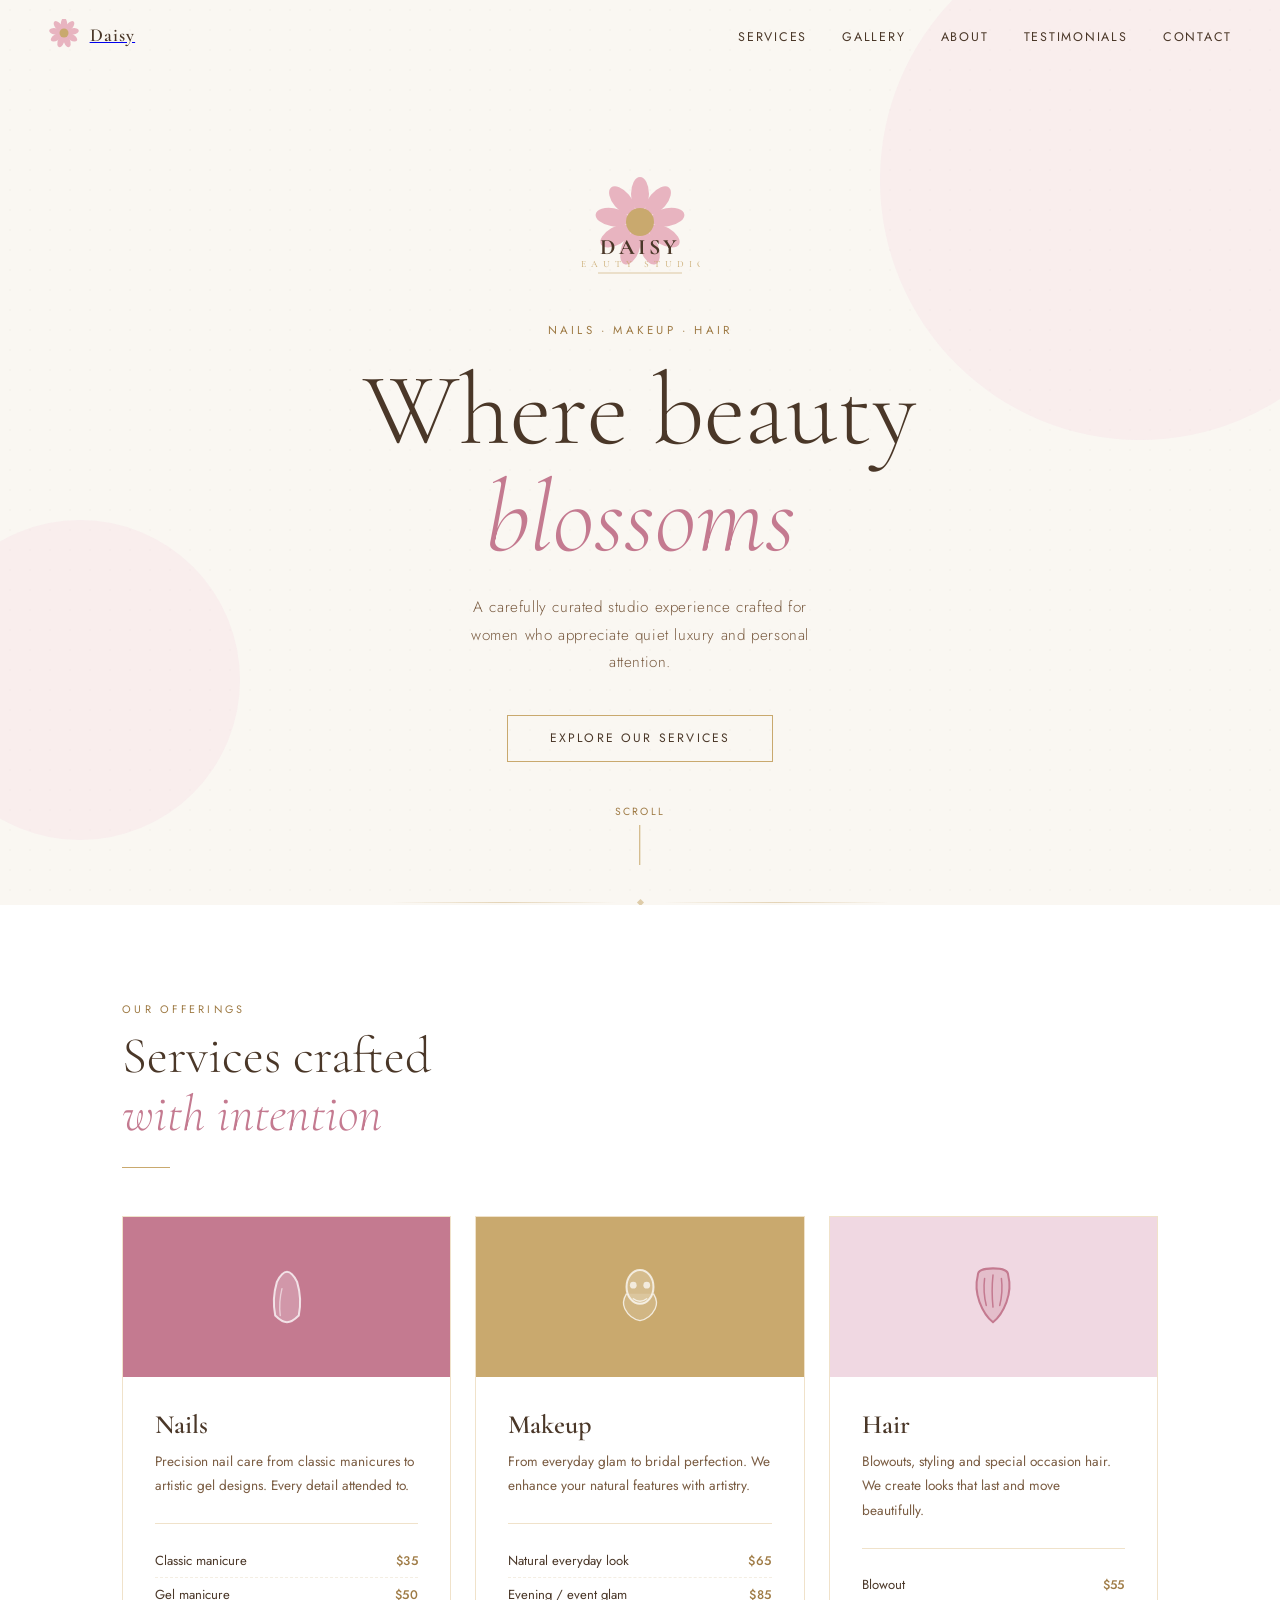
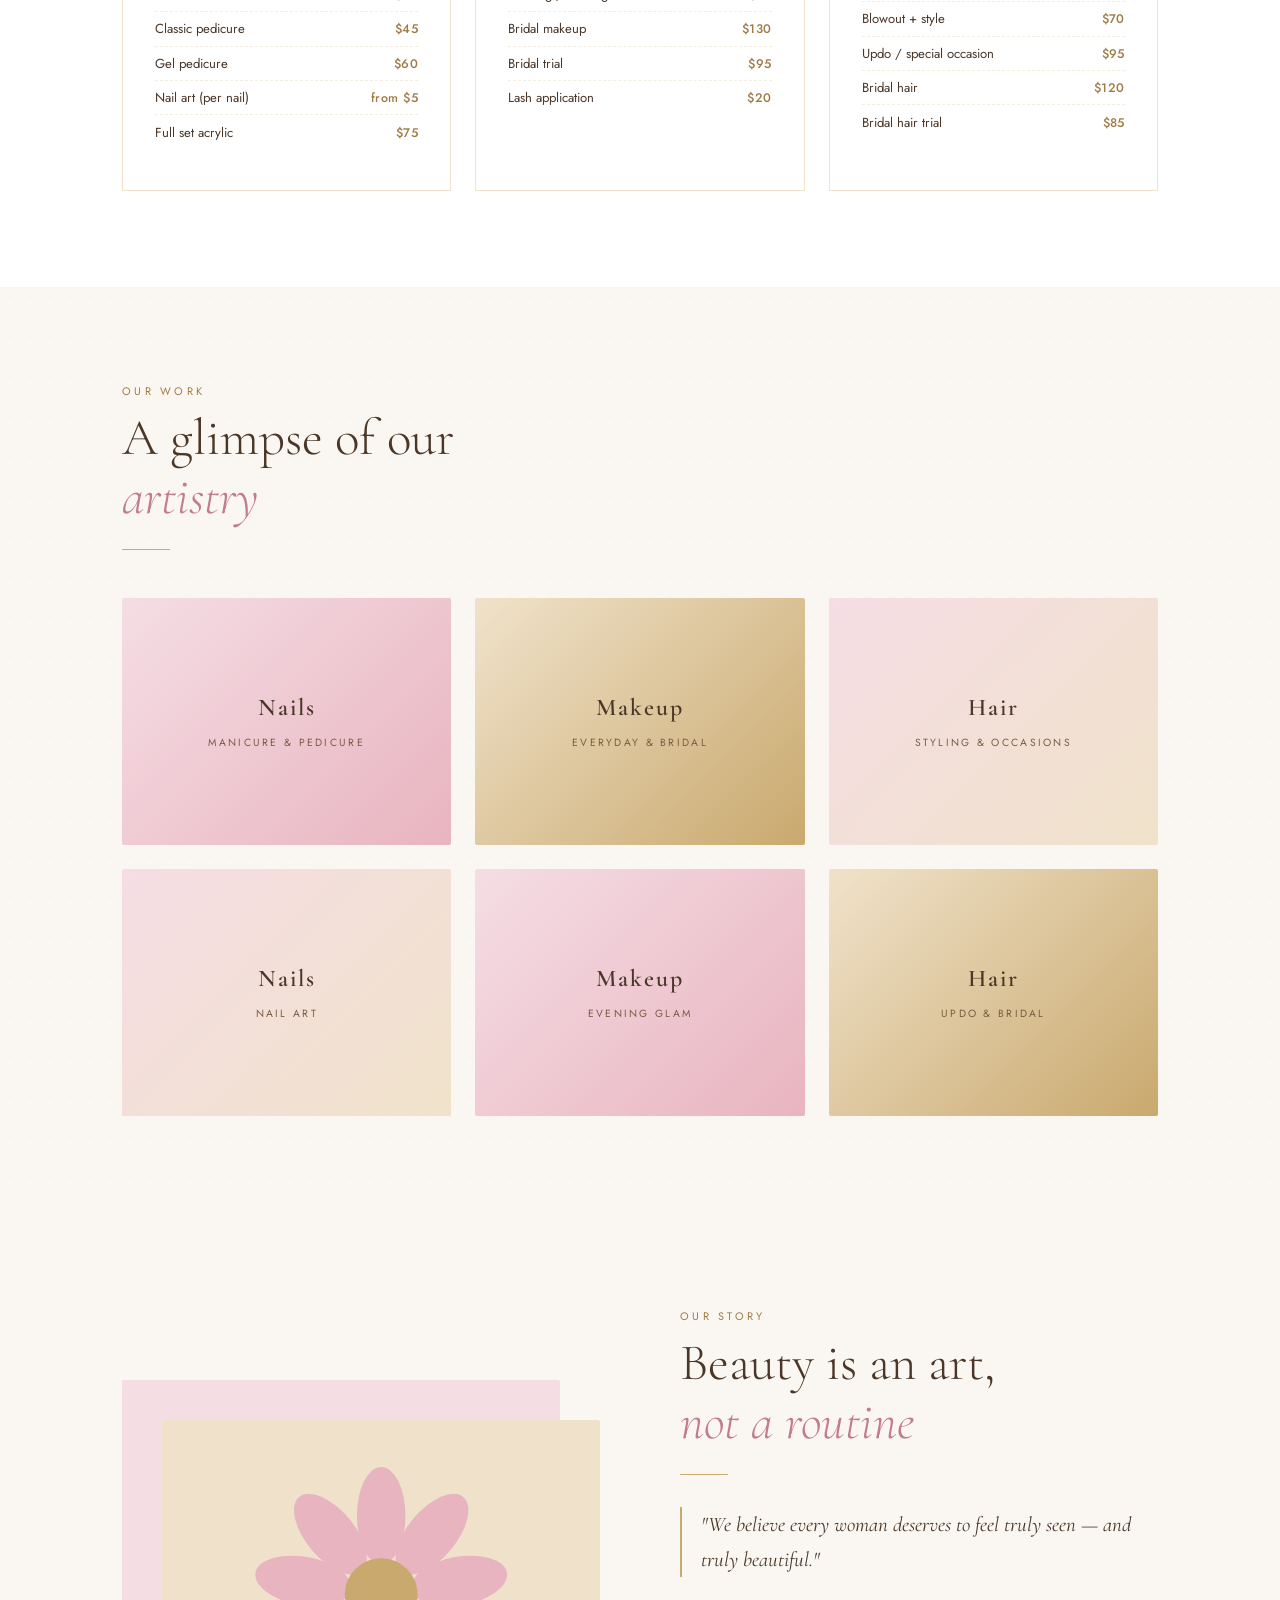
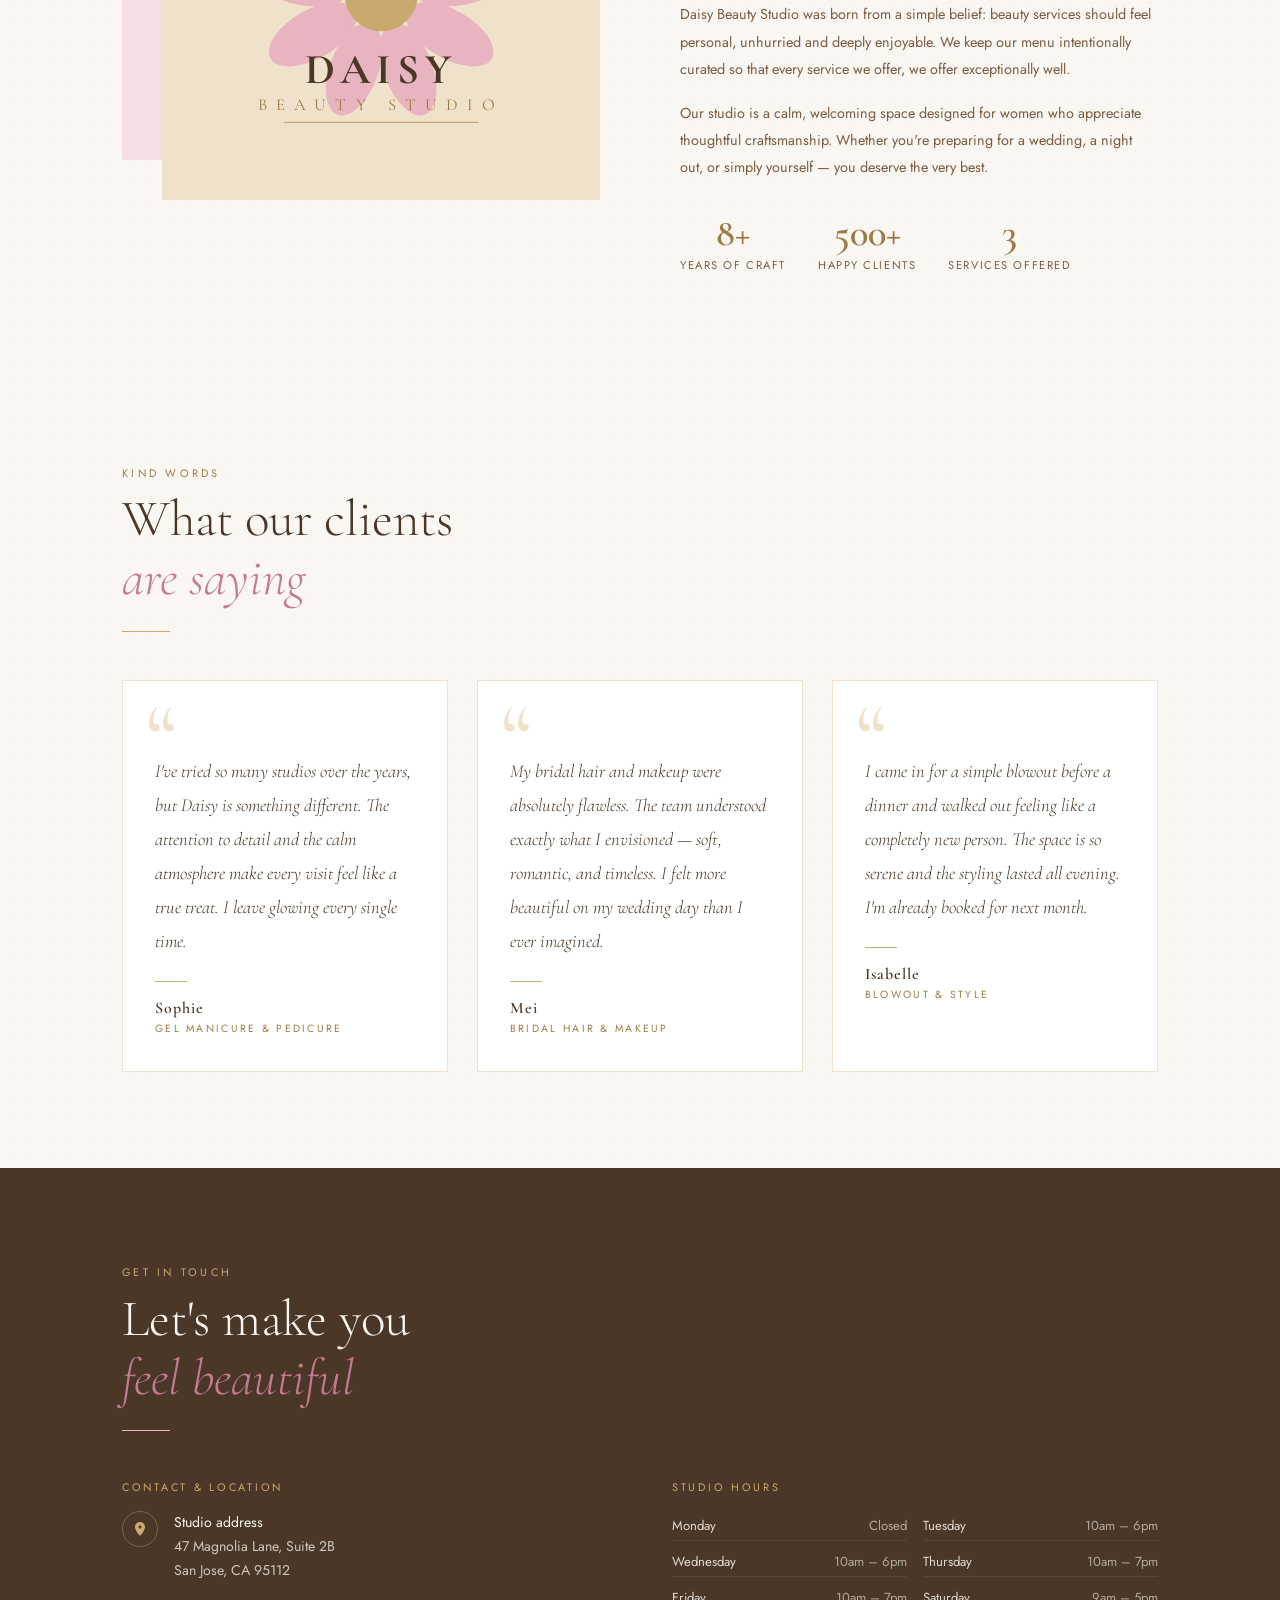
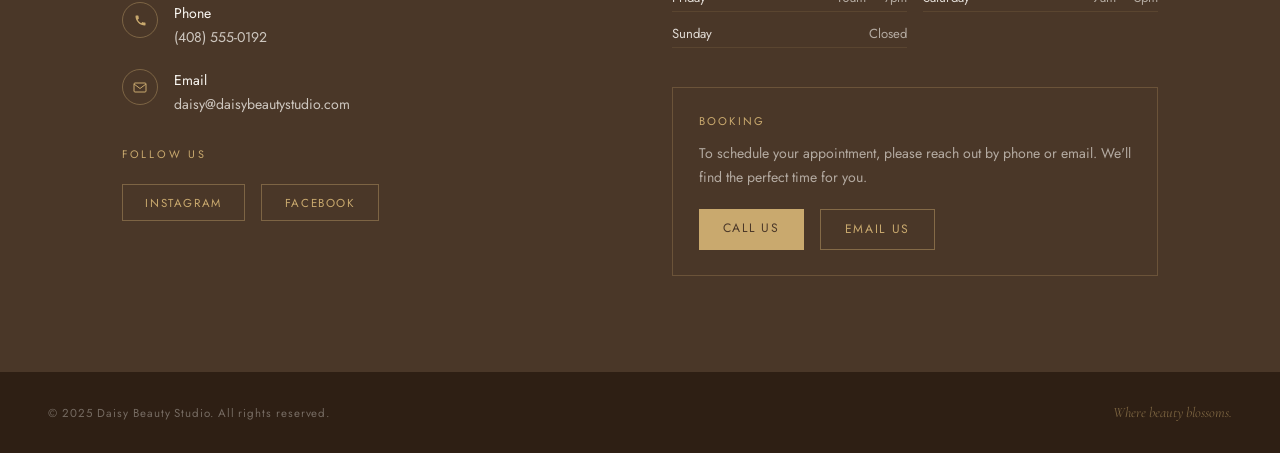
==== commit 52dde637: "feature: add background texture and decorative dividers" ====
--- a/daisy-beauty-studio.html
+++ b/daisy-beauty-studio.html
@@ -556,6 +556,40 @@
     font-size: 0.9rem;
     font-style: italic;
     color: rgba(201,169,110,0.5);
+  }
+
+  /* ── DOT-GRID TEXTURE ── */
+  /* Applied to all cream-background surfaces; opacity kept extremely low for warmth only */
+  body,
+  #gallery,
+  #about,
+  #testimonials {
+    background-image: url("data:image/svg+xml,%3Csvg xmlns='http://www.w3.org/2000/svg' width='20' height='20'%3E%3Ccircle cx='10' cy='10' r='0.75' fill='%234A3728' fill-opacity='0.06'/%3E%3C/svg%3E");
+  }
+
+  /* ── HERO–SERVICES DIVIDER ── */
+  .hero-services-divider {
+    display: flex;
+    align-items: center;
+    gap: 1.4rem;
+    max-width: 560px;
+    margin: 0 auto;
+    padding: 0 2rem;
+    position: relative;
+    z-index: 1;
+  }
+  .hsd-line {
+    flex: 1;
+    height: 1px;
+    background: linear-gradient(to right, transparent, rgba(201,169,110,0.45), transparent);
+  }
+  .hsd-gem {
+    flex-shrink: 0;
+    width: 5px;
+    height: 5px;
+    background: var(--gold);
+    transform: rotate(45deg);
+    opacity: 0.55;
   }
 
   /* ── SCROLL REVEAL ── */
@@ -681,6 +715,13 @@
   </div>
 </section>
 
+<!-- HERO–SERVICES DIVIDER -->
+<div class="hero-services-divider" aria-hidden="true">
+  <span class="hsd-line"></span>
+  <span class="hsd-gem"></span>
+  <span class="hsd-line"></span>
+</div>
+
 <!-- SERVICES -->
 <section id="services">
   <div class="section-inner">
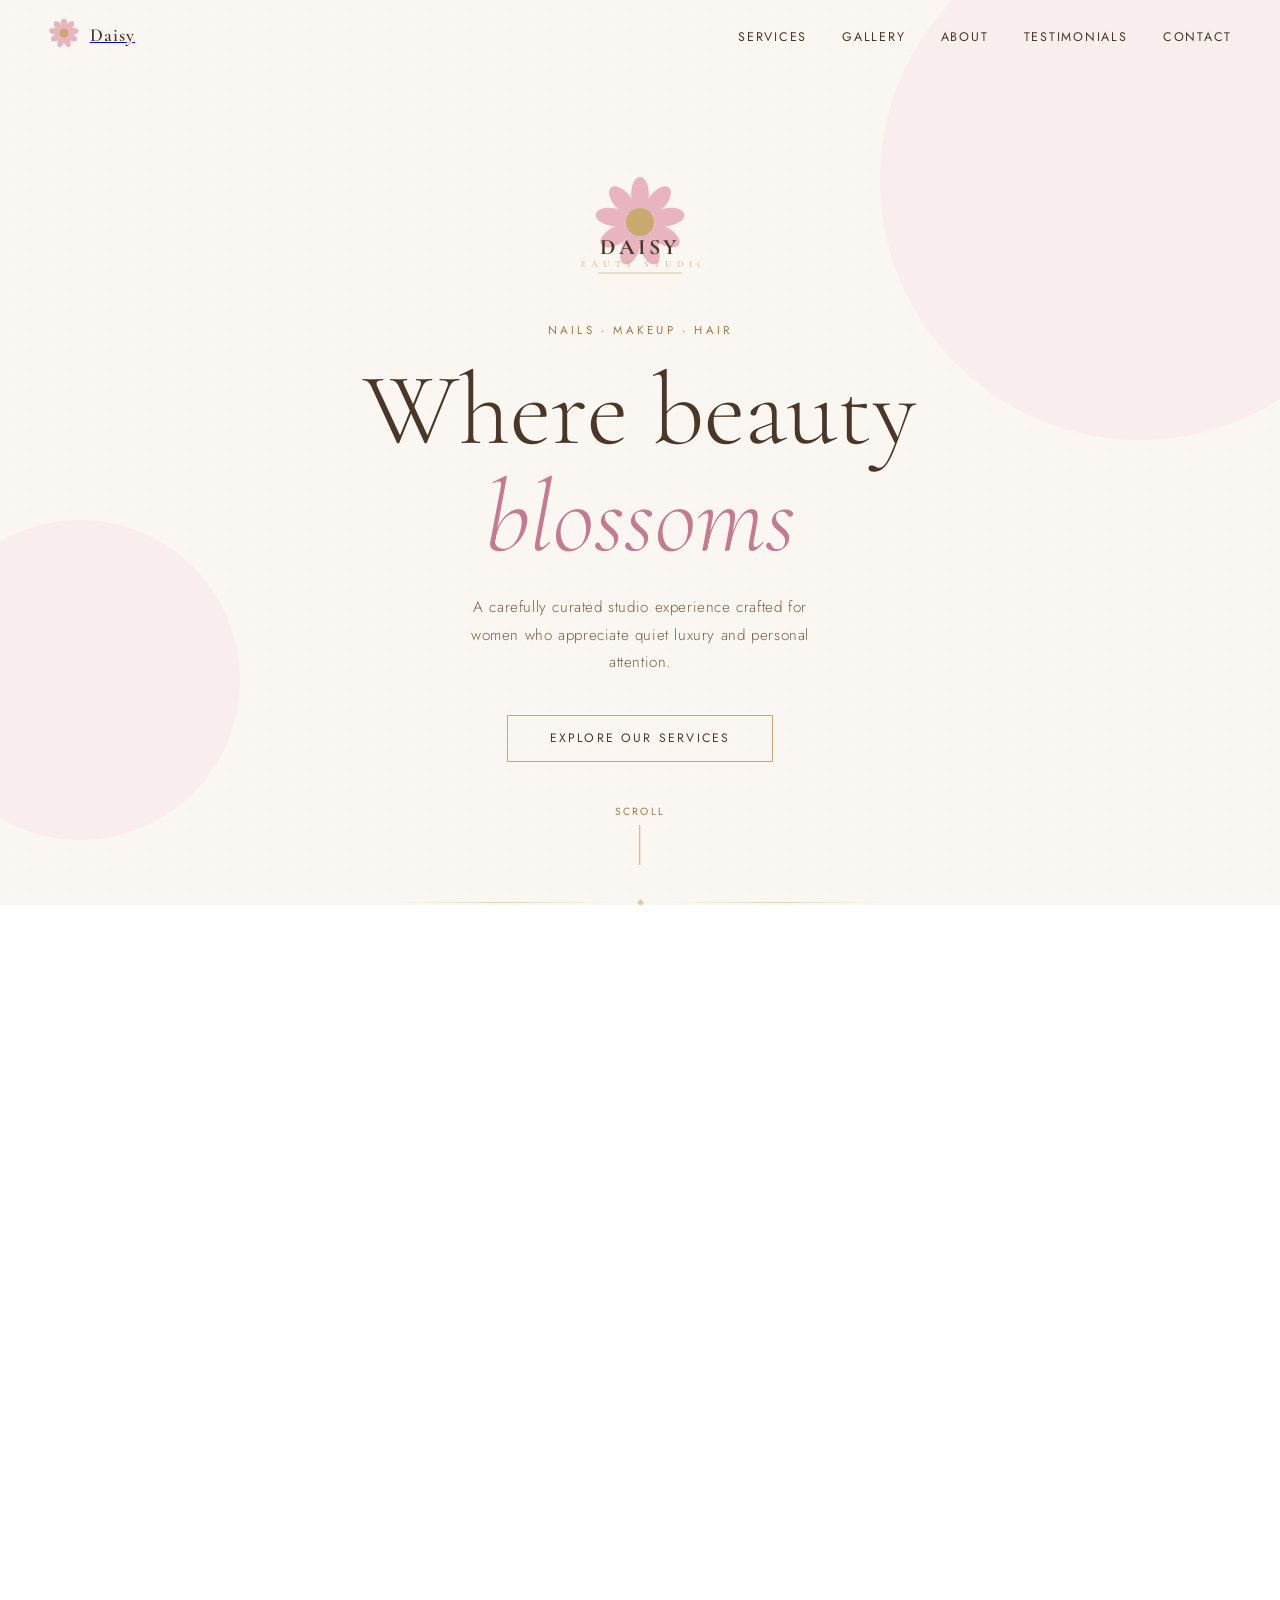
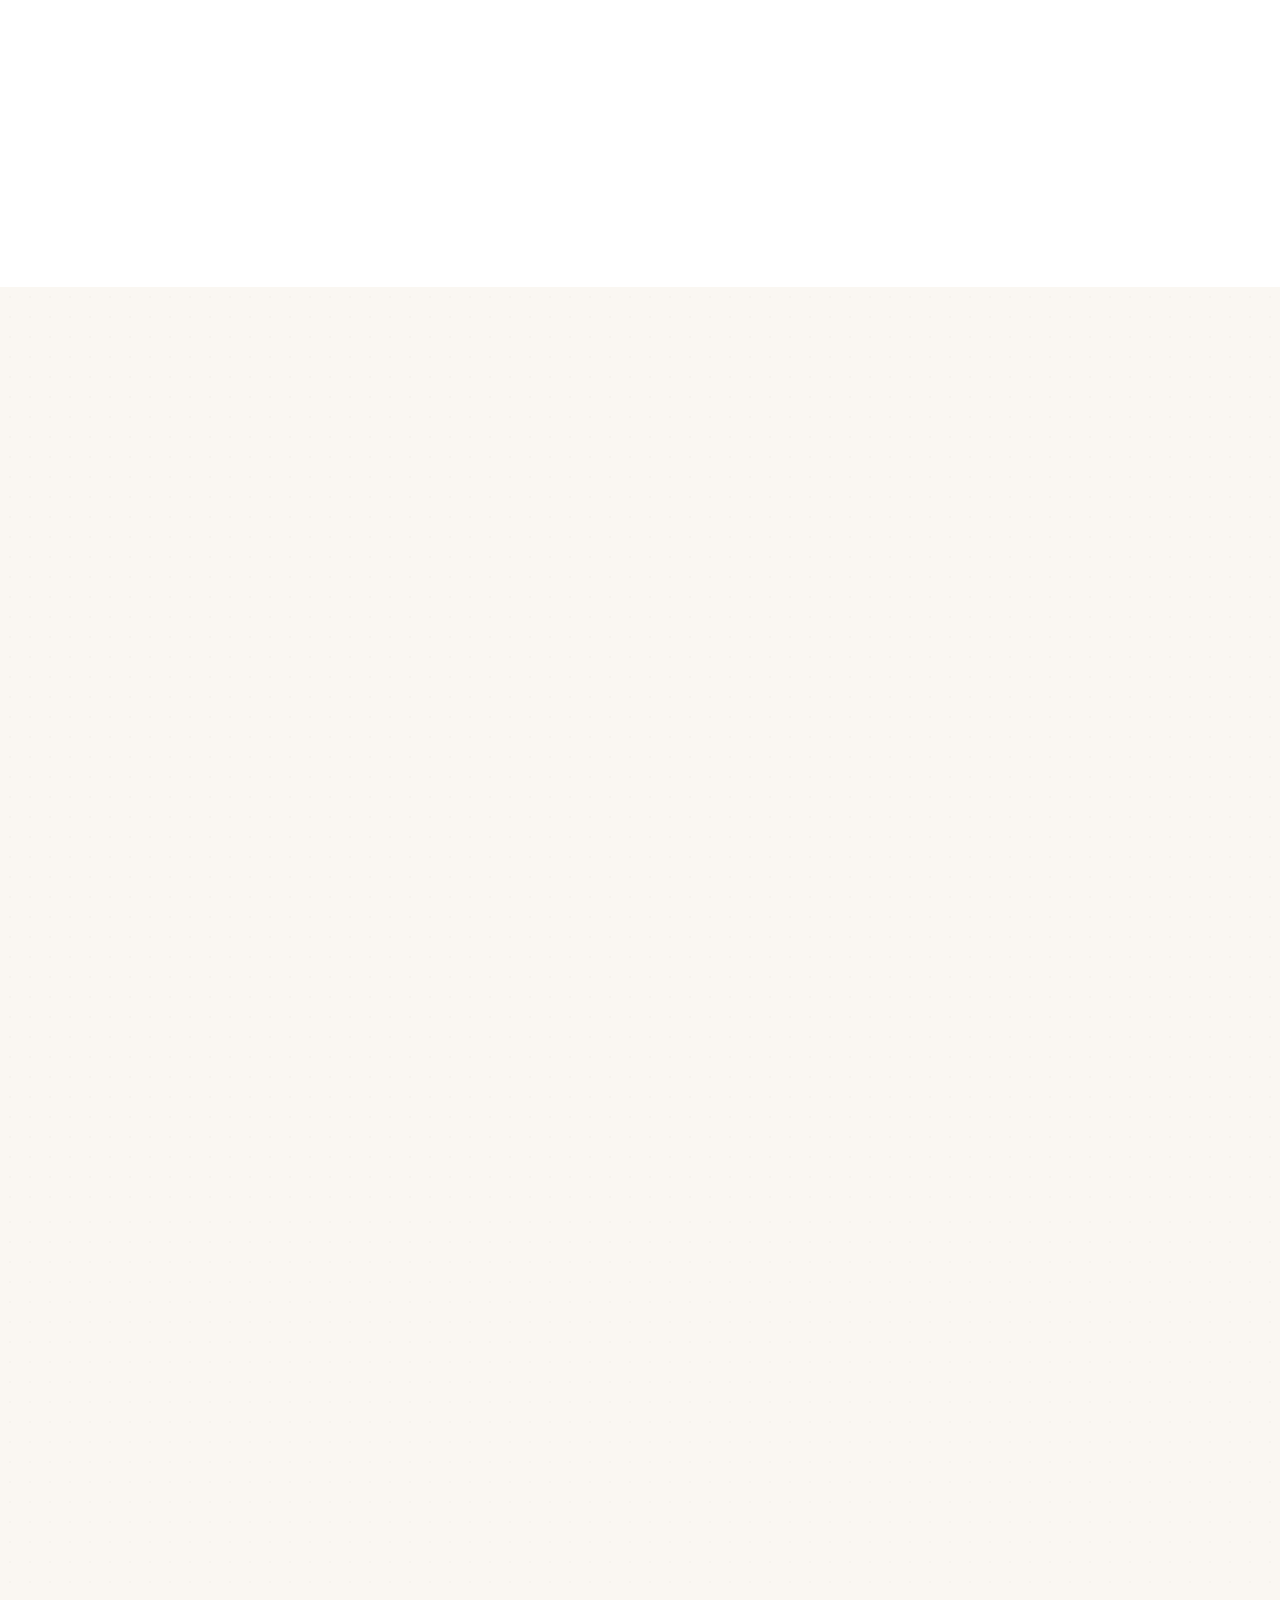
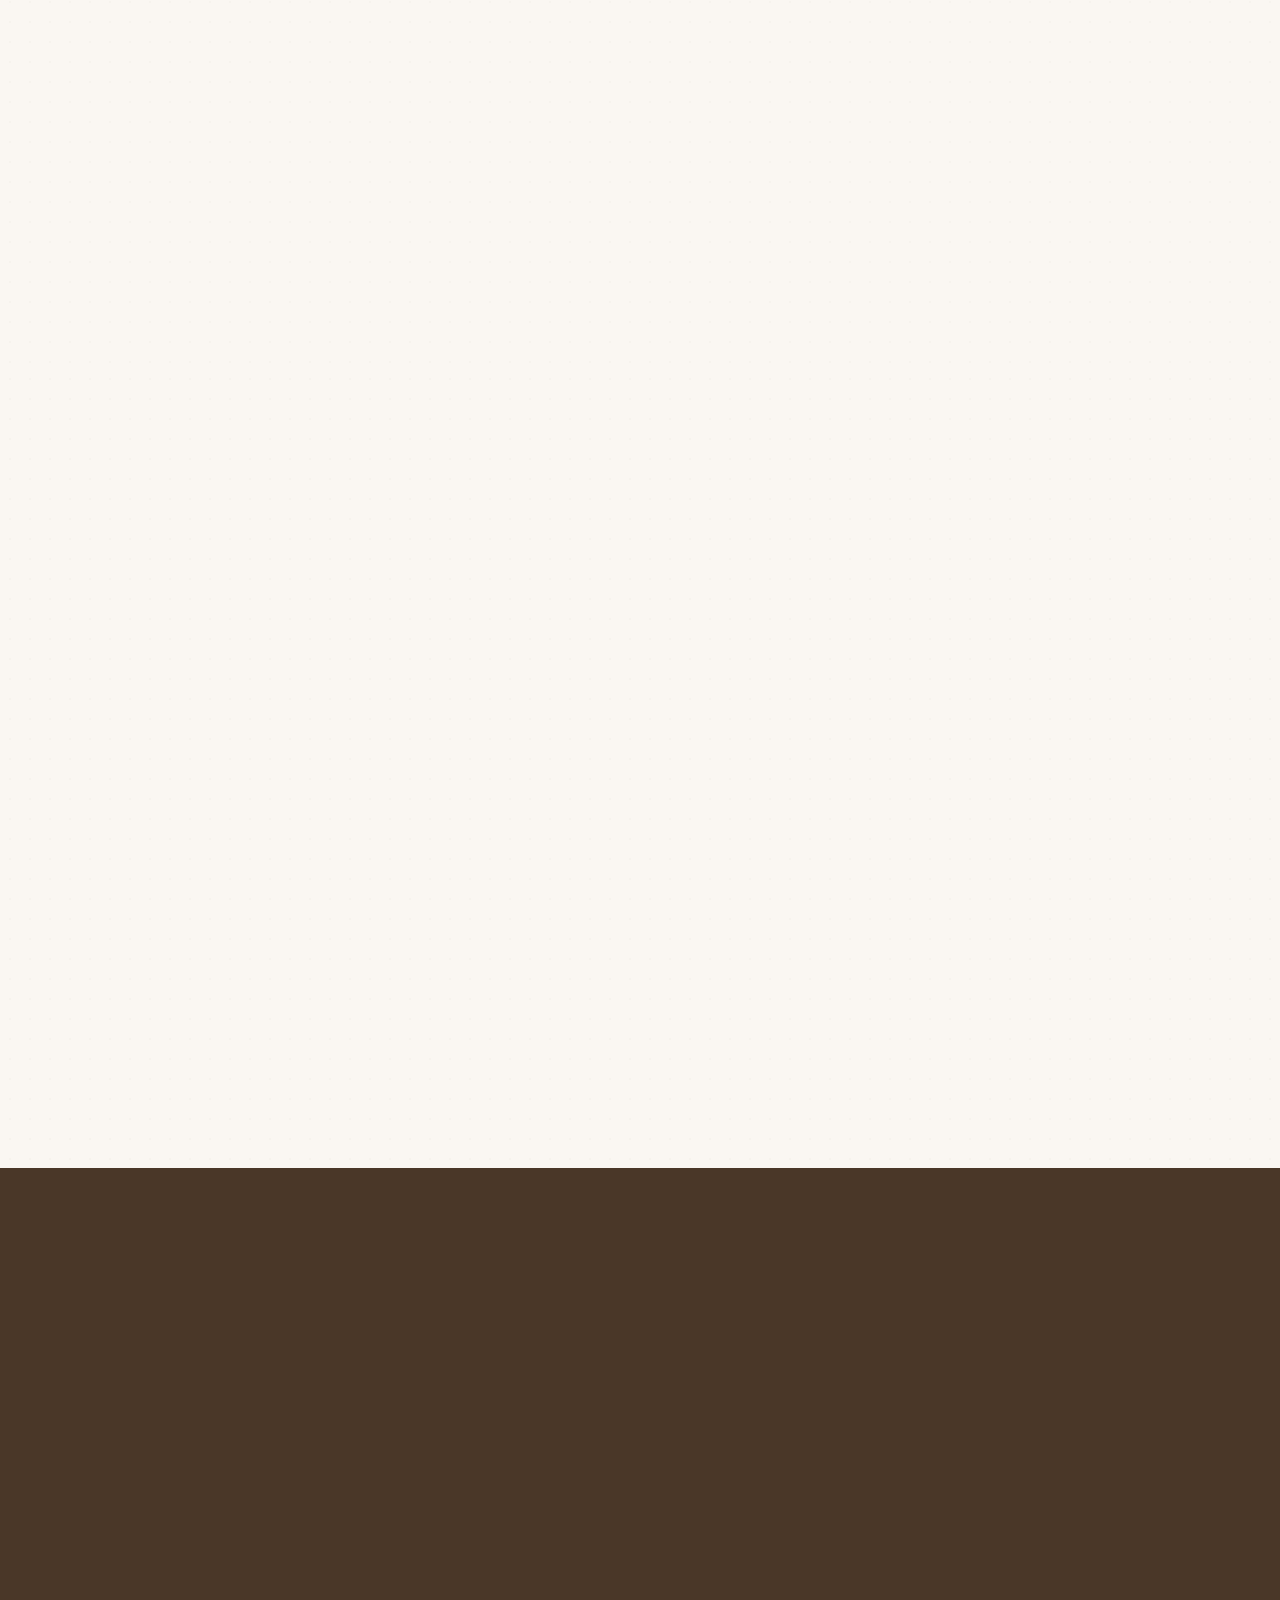
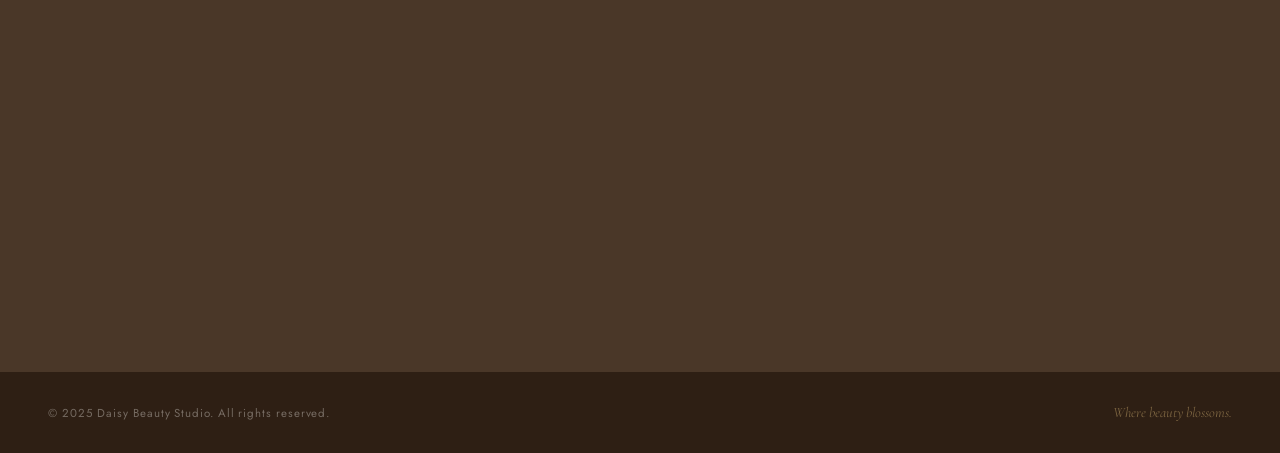
==== commit b89606a4: "feature: add floating book now CTA button" ====
--- a/daisy-beauty-studio.html
+++ b/daisy-beauty-studio.html
@@ -640,6 +640,36 @@
     footer { flex-direction: column; gap: 0.5rem; text-align: center; }
     .section-inner { padding: 4rem 1.5rem; }
   }
+
+  /* ── FLOATING BOOK NOW CTA ── */
+  #book-fab {
+    position: fixed;
+    bottom: 2rem;
+    right: 2rem;
+    z-index: 200;
+    padding: 0.75rem 1.5rem;
+    background: var(--gold);
+    color: var(--bark);
+    font-family: 'Jost', sans-serif;
+    font-size: 0.78rem;
+    font-weight: 500;
+    letter-spacing: 0.14em;
+    text-transform: uppercase;
+    border: none;
+    border-radius: 2px;
+    cursor: pointer;
+    box-shadow: 0 4px 18px rgba(74,55,40,0.18);
+    opacity: 0;
+    transform: translateY(8px);
+    transition: opacity 0.4s ease, transform 0.4s ease, background 0.2s;
+    pointer-events: none;
+  }
+  #book-fab.fab-visible {
+    opacity: 1;
+    transform: translateY(0);
+    pointer-events: auto;
+  }
+  #book-fab:hover { background: var(--gold-dk); color: var(--white); }
 </style>
 </head>
 <body>
@@ -1083,6 +1113,28 @@
   document.getElementById('navbar').classList.toggle('scrolled', window.scrollY > 60);
 });
 
+// ── FLOATING BOOK NOW CTA ──
+(function() {
+  const fab    = document.getElementById('book-fab');
+  const hero   = document.getElementById('hero');
+  const contact = document.getElementById('contact');
+
+  function updateFab() {
+    const heroBottom    = hero.getBoundingClientRect().bottom;
+    const contactTop    = contact.getBoundingClientRect().top;
+    const inContact     = contactTop < window.innerHeight * 0.75;
+    const pastHero      = heroBottom < 0;
+    fab.classList.toggle('fab-visible', pastHero && !inContact);
+  }
+
+  window.addEventListener('scroll', updateFab, { passive: true });
+  updateFab();
+
+  fab.addEventListener('click', () => {
+    contact.scrollIntoView({ behavior: 'smooth' });
+  });
+})();
+
 // ── HAMBURGER MENU ──
 (function() {
   const btn = document.getElementById('hamburger');
@@ -1113,5 +1165,7 @@
 }, { threshold: 0.12 });
 document.querySelectorAll('.reveal').forEach(el => observer.observe(el));
 </script>
+
+<button id="book-fab" aria-label="Book now">Book now</button>
 </body>
 </html>
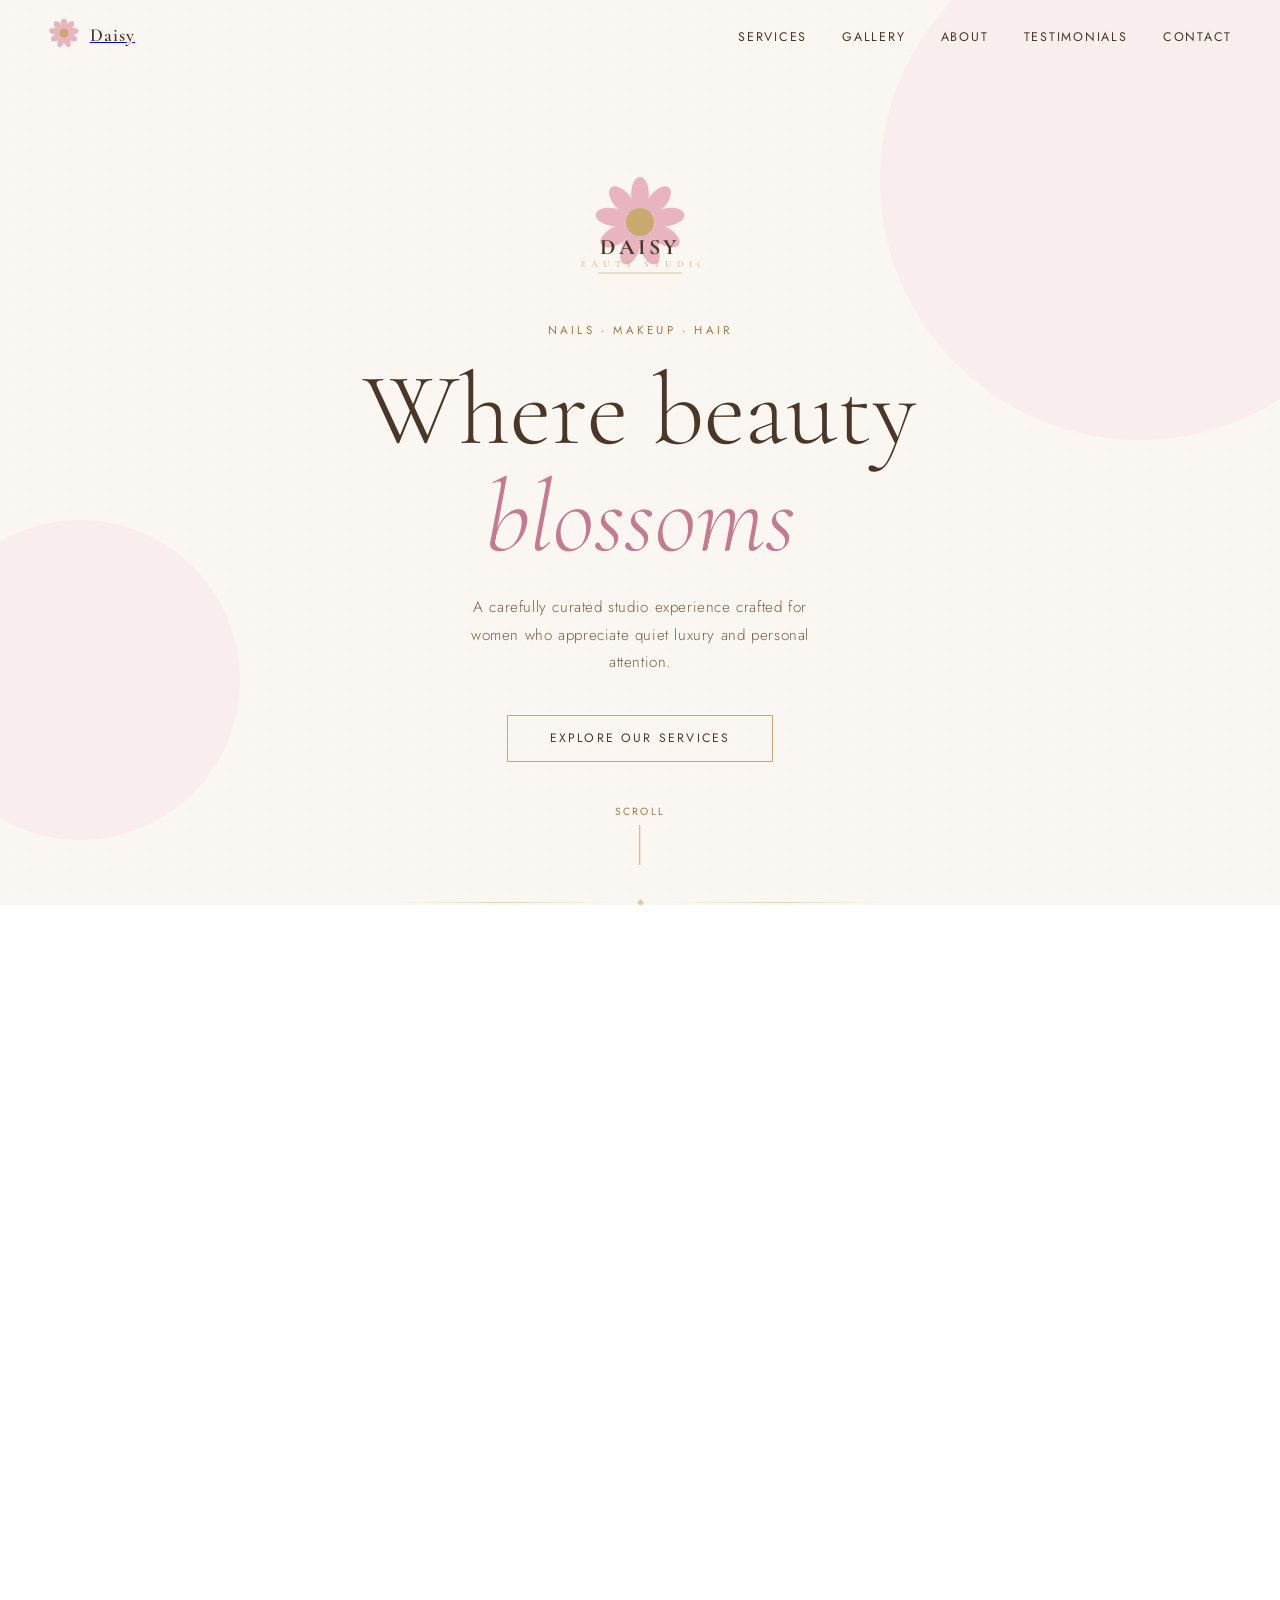
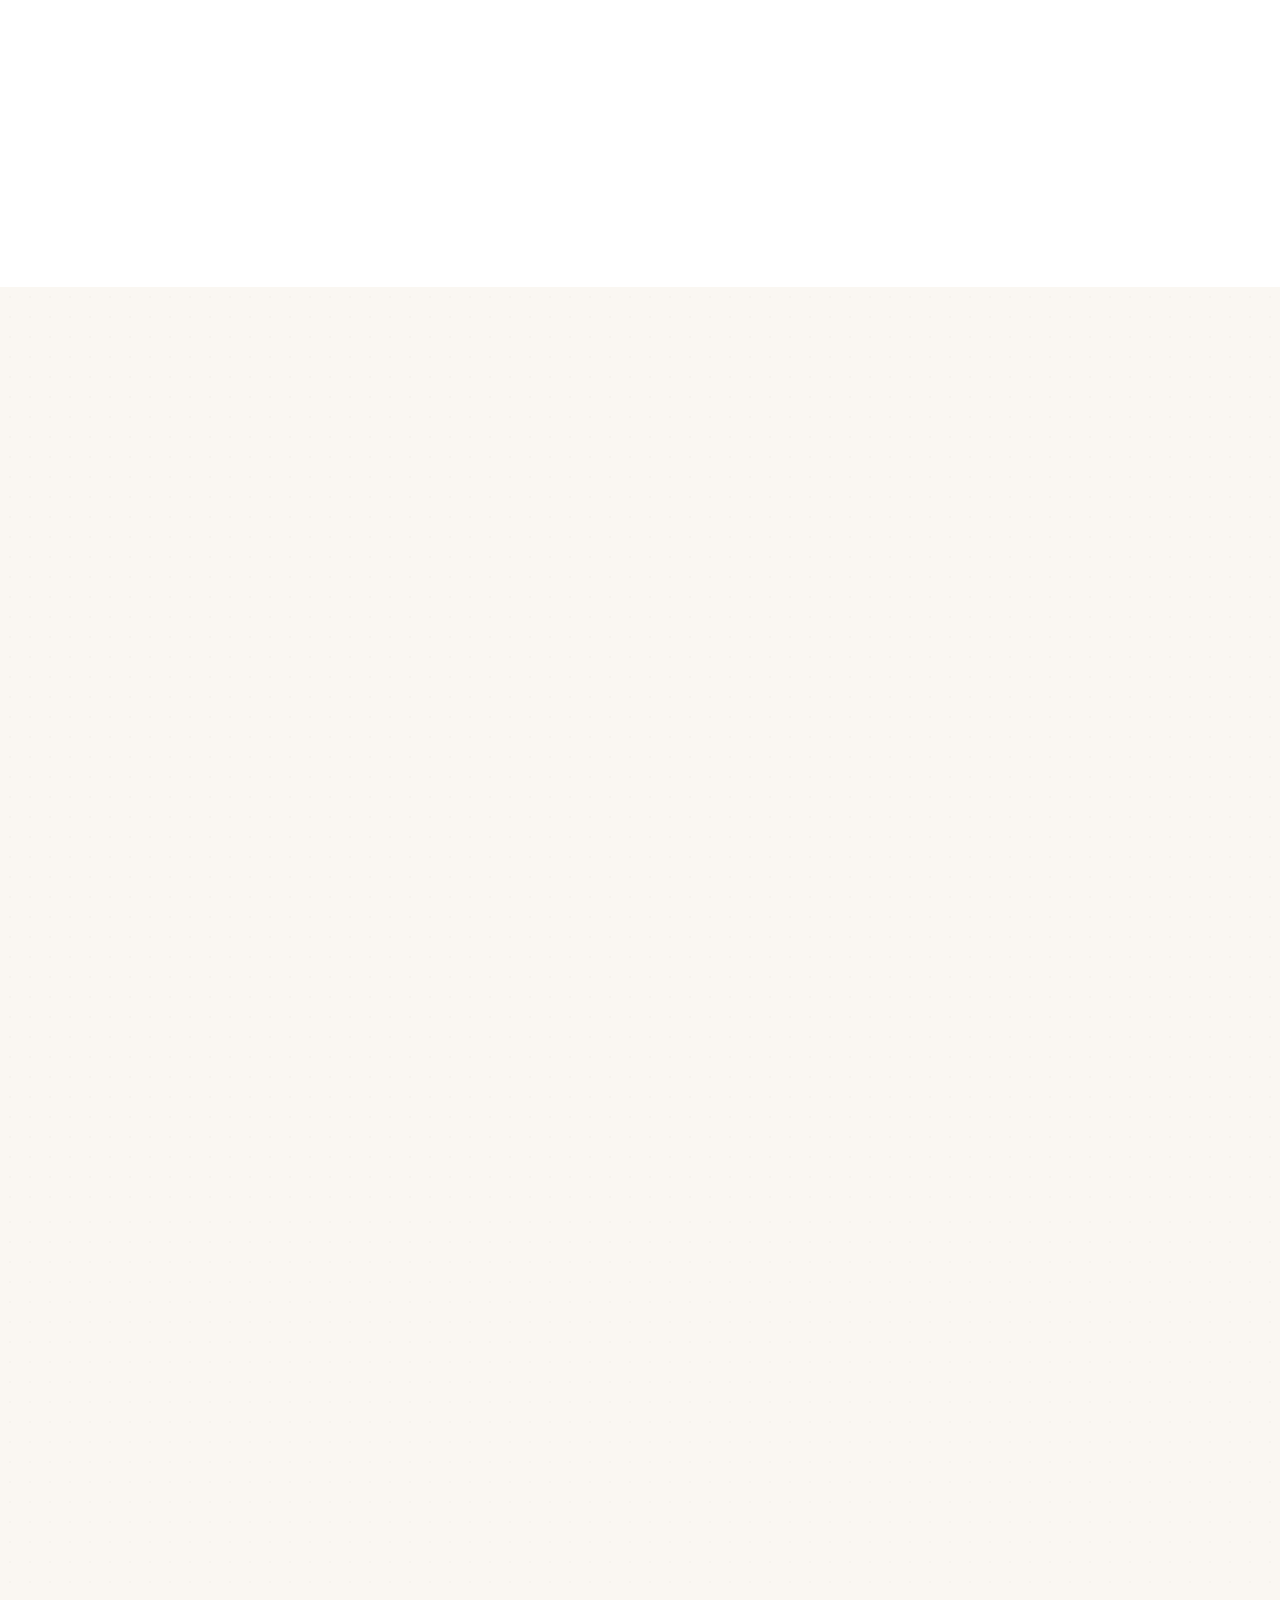
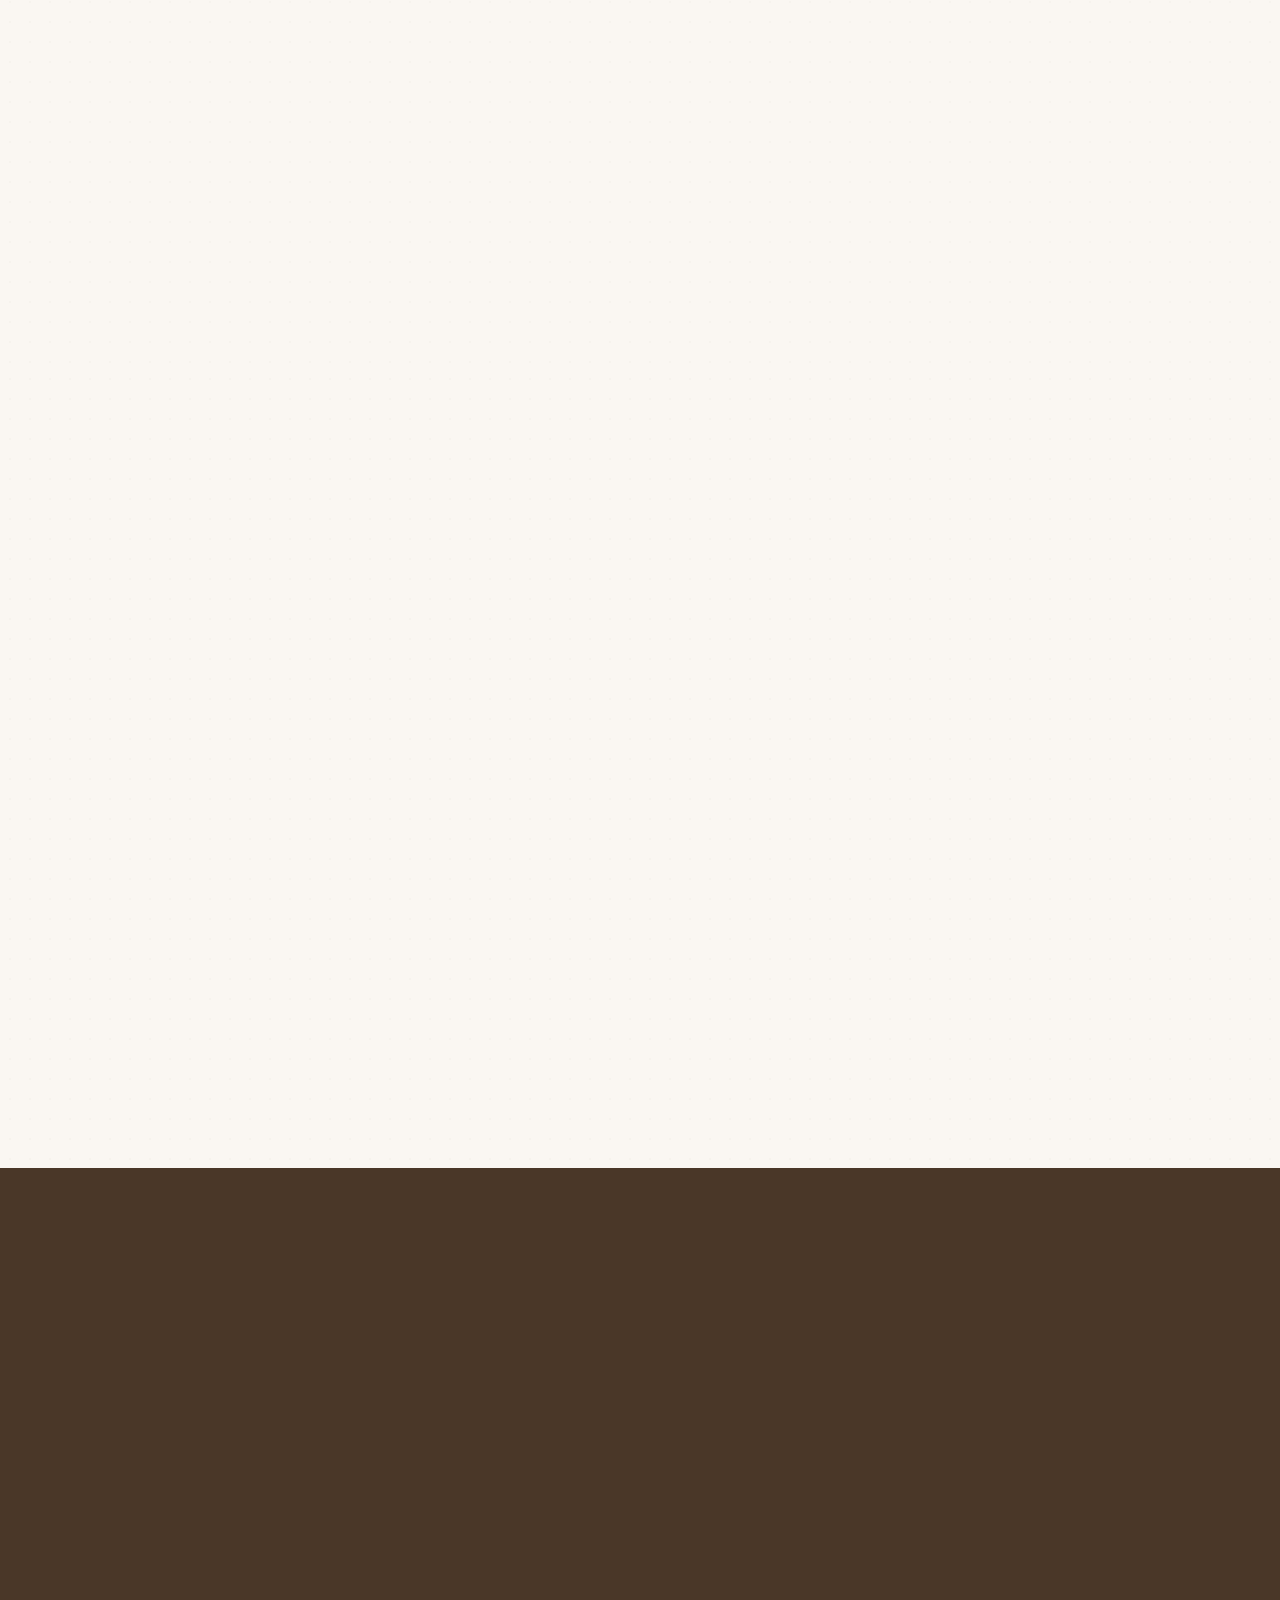
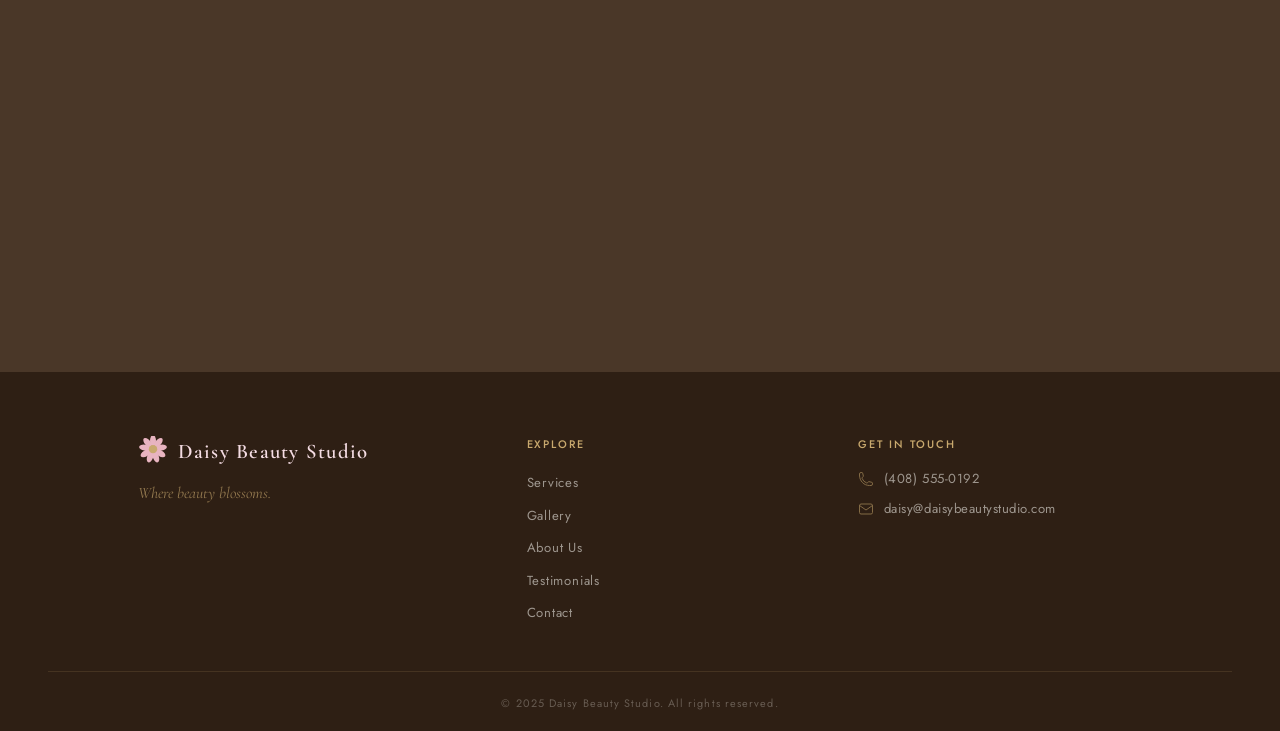
==== commit 4da609ef: "feature: upgrade footer with columns and nav links" ====
--- a/daisy-beauty-studio.html
+++ b/daisy-beauty-studio.html
@@ -542,20 +542,86 @@
   /* ── FOOTER ── */
   footer {
     background: #2E1F14;
-    padding: 2rem 3rem;
-    display: flex; align-items: center; justify-content: space-between;
     z-index: 1; position: relative;
   }
-  .footer-copy {
-    font-size: 0.72rem;
-    color: rgba(250,247,242,0.35);
-    letter-spacing: 0.08em;
+  .footer-cols {
+    display: grid;
+    grid-template-columns: 1.2fr 1fr 1fr;
+    gap: 3rem;
+    padding: 4rem 3rem 3rem;
+    max-width: 1100px;
+    margin: 0 auto;
+  }
+  .footer-col-brand .footer-logo {
+    display: flex; align-items: center; gap: 0.6rem;
+    margin-bottom: 0.9rem;
+  }
+  .footer-col-brand .footer-logo span {
+    font-family: 'Cormorant Garamond', serif;
+    font-size: 1.3rem;
+    font-weight: 600;
+    color: var(--rose-lt);
+    letter-spacing: 0.06em;
   }
   .footer-tagline {
     font-family: 'Cormorant Garamond', serif;
-    font-size: 0.9rem;
+    font-size: 1rem;
     font-style: italic;
-    color: rgba(201,169,110,0.5);
+    color: rgba(201,169,110,0.65);
+    line-height: 1.5;
+  }
+  .footer-col h4 {
+    font-family: 'Jost', sans-serif;
+    font-size: 0.68rem;
+    font-weight: 500;
+    letter-spacing: 0.18em;
+    text-transform: uppercase;
+    color: var(--gold);
+    margin-bottom: 1.1rem;
+  }
+  .footer-nav {
+    list-style: none;
+    display: flex; flex-direction: column; gap: 0.6rem;
+  }
+  .footer-nav a {
+    text-decoration: none;
+    font-size: 0.82rem;
+    color: rgba(250,247,242,0.55);
+    letter-spacing: 0.06em;
+    transition: color 0.2s;
+  }
+  .footer-nav a:hover { color: var(--rose-lt); }
+  .footer-contact-item {
+    display: flex; align-items: flex-start; gap: 0.6rem;
+    margin-bottom: 0.75rem;
+  }
+  .footer-contact-icon {
+    width: 16px; height: 16px; flex-shrink: 0; margin-top: 1px;
+    opacity: 0.55;
+  }
+  .footer-contact-item a,
+  .footer-contact-item span {
+    font-size: 0.82rem;
+    color: rgba(250,247,242,0.55);
+    text-decoration: none;
+    letter-spacing: 0.04em;
+    transition: color 0.2s;
+    line-height: 1.4;
+  }
+  .footer-contact-item a:hover { color: var(--rose-lt); }
+  .footer-rule {
+    border: none;
+    border-top: 1px solid rgba(201,169,110,0.15);
+    margin: 0 3rem;
+  }
+  .footer-bar {
+    padding: 1.1rem 3rem;
+    text-align: center;
+  }
+  .footer-copy {
+    font-size: 0.68rem;
+    color: rgba(250,247,242,0.28);
+    letter-spacing: 0.1em;
   }
 
   /* ── DOT-GRID TEXTURE ── */
@@ -637,7 +703,12 @@
     .about-visual { display: none; }
     .testimonials-grid { grid-template-columns: 1fr; }
     .contact-grid { grid-template-columns: 1fr; gap: 2.5rem; }
-    footer { flex-direction: column; gap: 0.5rem; text-align: center; }
+    .footer-cols { grid-template-columns: 1fr; gap: 2rem; padding: 3rem 1.5rem 2rem; text-align: center; }
+    .footer-col-brand .footer-logo { justify-content: center; }
+    .footer-nav { align-items: center; }
+    .footer-contact-item { justify-content: center; }
+    .footer-rule { margin: 0 1.5rem; }
+    .footer-bar { padding: 1rem 1.5rem; }
     .section-inner { padding: 4rem 1.5rem; }
   }
 
@@ -1064,8 +1135,66 @@
 
 <!-- FOOTER -->
 <footer>
-  <span class="footer-copy">© 2025 Daisy Beauty Studio. All rights reserved.</span>
-  <span class="footer-tagline">Where beauty blossoms.</span>
+  <div class="footer-cols">
+
+    <!-- Col 1: Brand -->
+    <div class="footer-col footer-col-brand">
+      <div class="footer-logo">
+        <svg width="30" height="30" viewBox="0 0 32 32">
+          <g transform="translate(16,14)">
+            <ellipse cx="0" cy="-9" rx="3.2" ry="6" fill="#E8B4C0" transform="rotate(0)"/>
+            <ellipse cx="0" cy="-9" rx="3.2" ry="6" fill="#E8B4C0" transform="rotate(40)"/>
+            <ellipse cx="0" cy="-9" rx="3.2" ry="6" fill="#E8B4C0" transform="rotate(80)"/>
+            <ellipse cx="0" cy="-9" rx="3.2" ry="6" fill="#E8B4C0" transform="rotate(120)"/>
+            <ellipse cx="0" cy="-9" rx="3.2" ry="6" fill="#E8B4C0" transform="rotate(160)"/>
+            <ellipse cx="0" cy="-9" rx="3.2" ry="6" fill="#E8B4C0" transform="rotate(200)"/>
+            <ellipse cx="0" cy="-9" rx="3.2" ry="6" fill="#E8B4C0" transform="rotate(240)"/>
+            <ellipse cx="0" cy="-9" rx="3.2" ry="6" fill="#E8B4C0" transform="rotate(280)"/>
+            <ellipse cx="0" cy="-9" rx="3.2" ry="6" fill="#E8B4C0" transform="rotate(320)"/>
+            <circle cx="0" cy="0" r="4.5" fill="#C9A96E"/>
+          </g>
+        </svg>
+        <span>Daisy Beauty Studio</span>
+      </div>
+      <p class="footer-tagline">Where beauty blossoms.</p>
+    </div>
+
+    <!-- Col 2: Quick Nav -->
+    <div class="footer-col">
+      <h4>Explore</h4>
+      <ul class="footer-nav">
+        <li><a href="#services">Services</a></li>
+        <li><a href="#gallery">Gallery</a></li>
+        <li><a href="#about">About Us</a></li>
+        <li><a href="#testimonials">Testimonials</a></li>
+        <li><a href="#contact">Contact</a></li>
+      </ul>
+    </div>
+
+    <!-- Col 3: Contact -->
+    <div class="footer-col">
+      <h4>Get in Touch</h4>
+      <div class="footer-contact-item">
+        <svg class="footer-contact-icon" viewBox="0 0 24 24" fill="none" stroke="currentColor" stroke-width="1.5" style="color:var(--gold)">
+          <path stroke-linecap="round" stroke-linejoin="round" d="M2.25 6.75c0 8.284 6.716 15 15 15h2.25a2.25 2.25 0 002.25-2.25v-1.372c0-.516-.351-.966-.852-1.091l-4.423-1.106c-.44-.11-.902.055-1.173.417l-.97 1.293c-.282.376-.769.542-1.21.38a12.035 12.035 0 01-7.143-7.143c-.162-.441.004-.928.38-1.21l1.293-.97c.363-.271.527-.734.417-1.173L6.963 3.102a1.125 1.125 0 00-1.091-.852H4.5A2.25 2.25 0 002.25 4.5v2.25z"/>
+        </svg>
+        <a href="tel:4085550192">(408) 555-0192</a>
+      </div>
+      <div class="footer-contact-item">
+        <svg class="footer-contact-icon" viewBox="0 0 24 24" fill="none" stroke="currentColor" stroke-width="1.5" style="color:var(--gold)">
+          <path stroke-linecap="round" stroke-linejoin="round" d="M21.75 6.75v10.5a2.25 2.25 0 01-2.25 2.25h-15a2.25 2.25 0 01-2.25-2.25V6.75m19.5 0A2.25 2.25 0 0019.5 4.5h-15a2.25 2.25 0 00-2.25 2.25m19.5 0l-9.75 6.75L2.25 6.75"/>
+        </svg>
+        <a href="mailto:daisy@daisybeautystudio.com">daisy@daisybeautystudio.com</a>
+      </div>
+    </div>
+
+  </div>
+
+  <hr class="footer-rule"/>
+
+  <div class="footer-bar">
+    <span class="footer-copy">© 2025 Daisy Beauty Studio. All rights reserved.</span>
+  </div>
 </footer>
 
 <script>
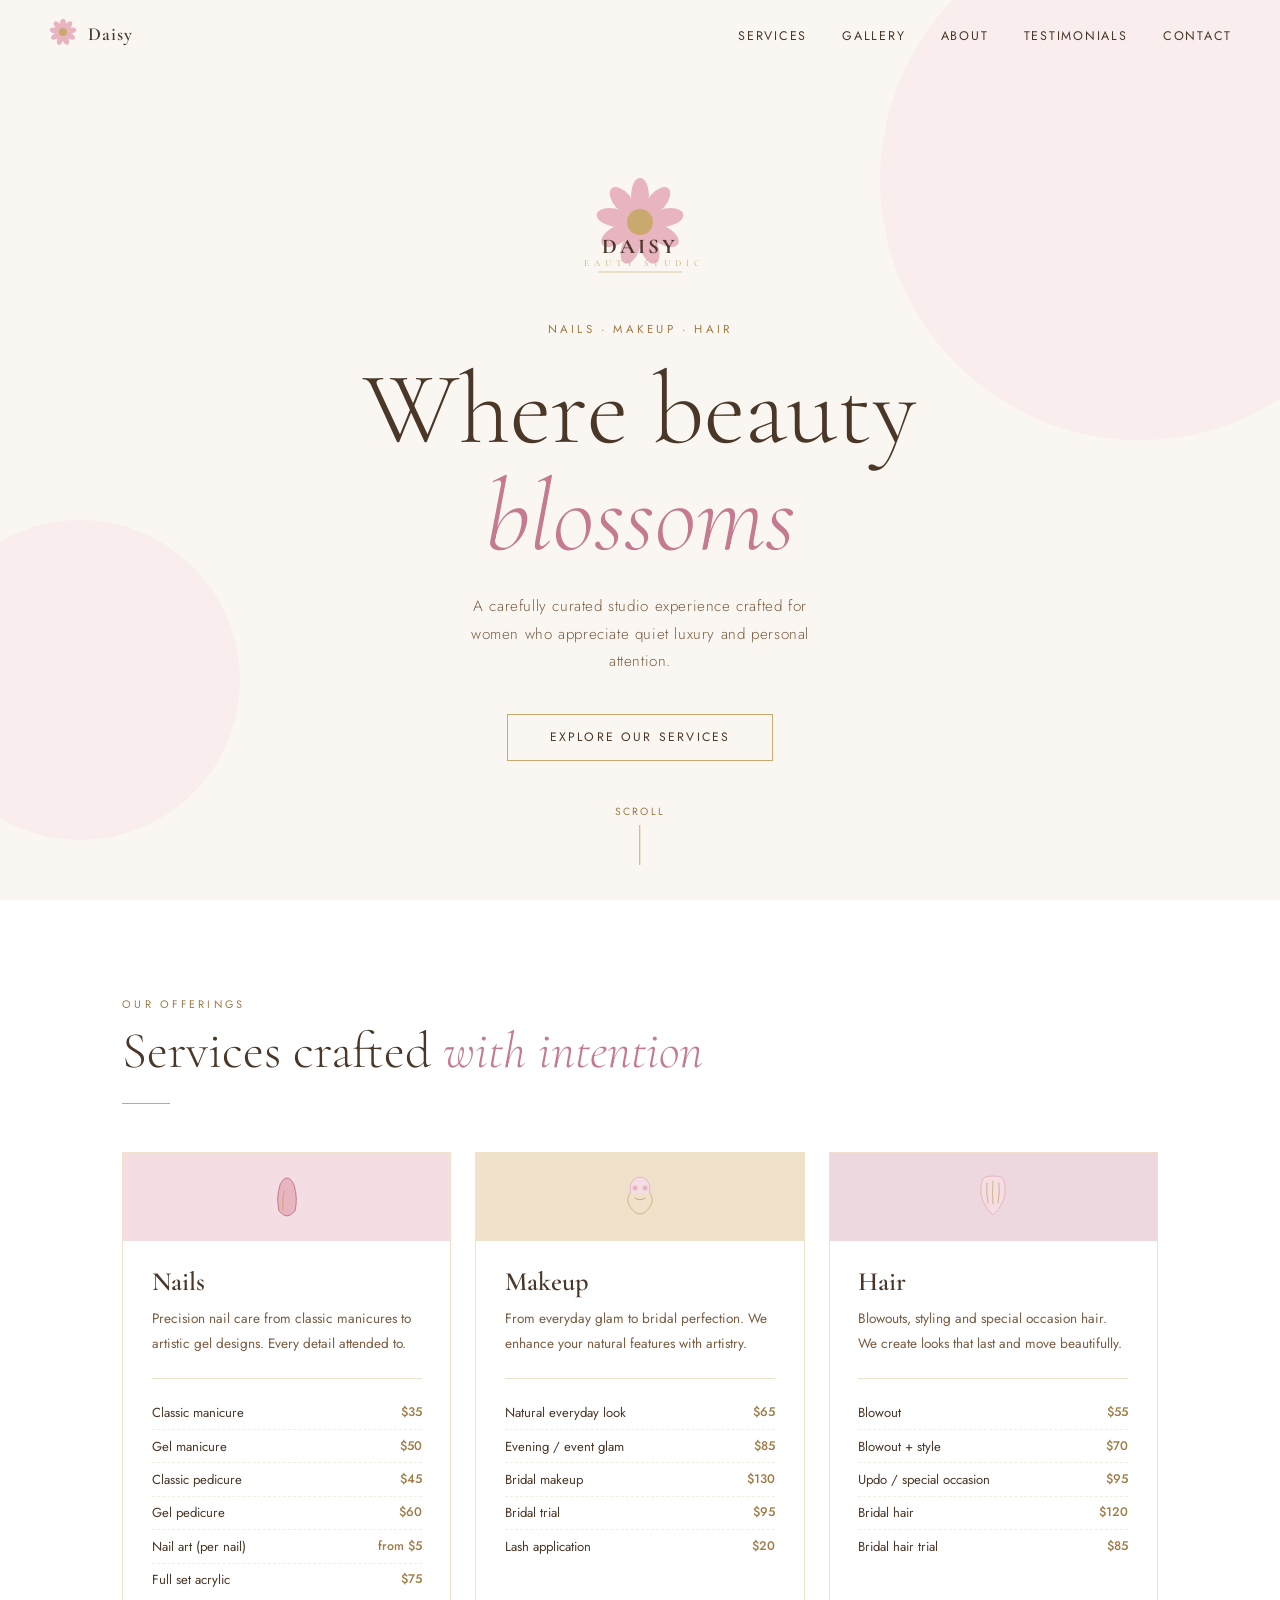
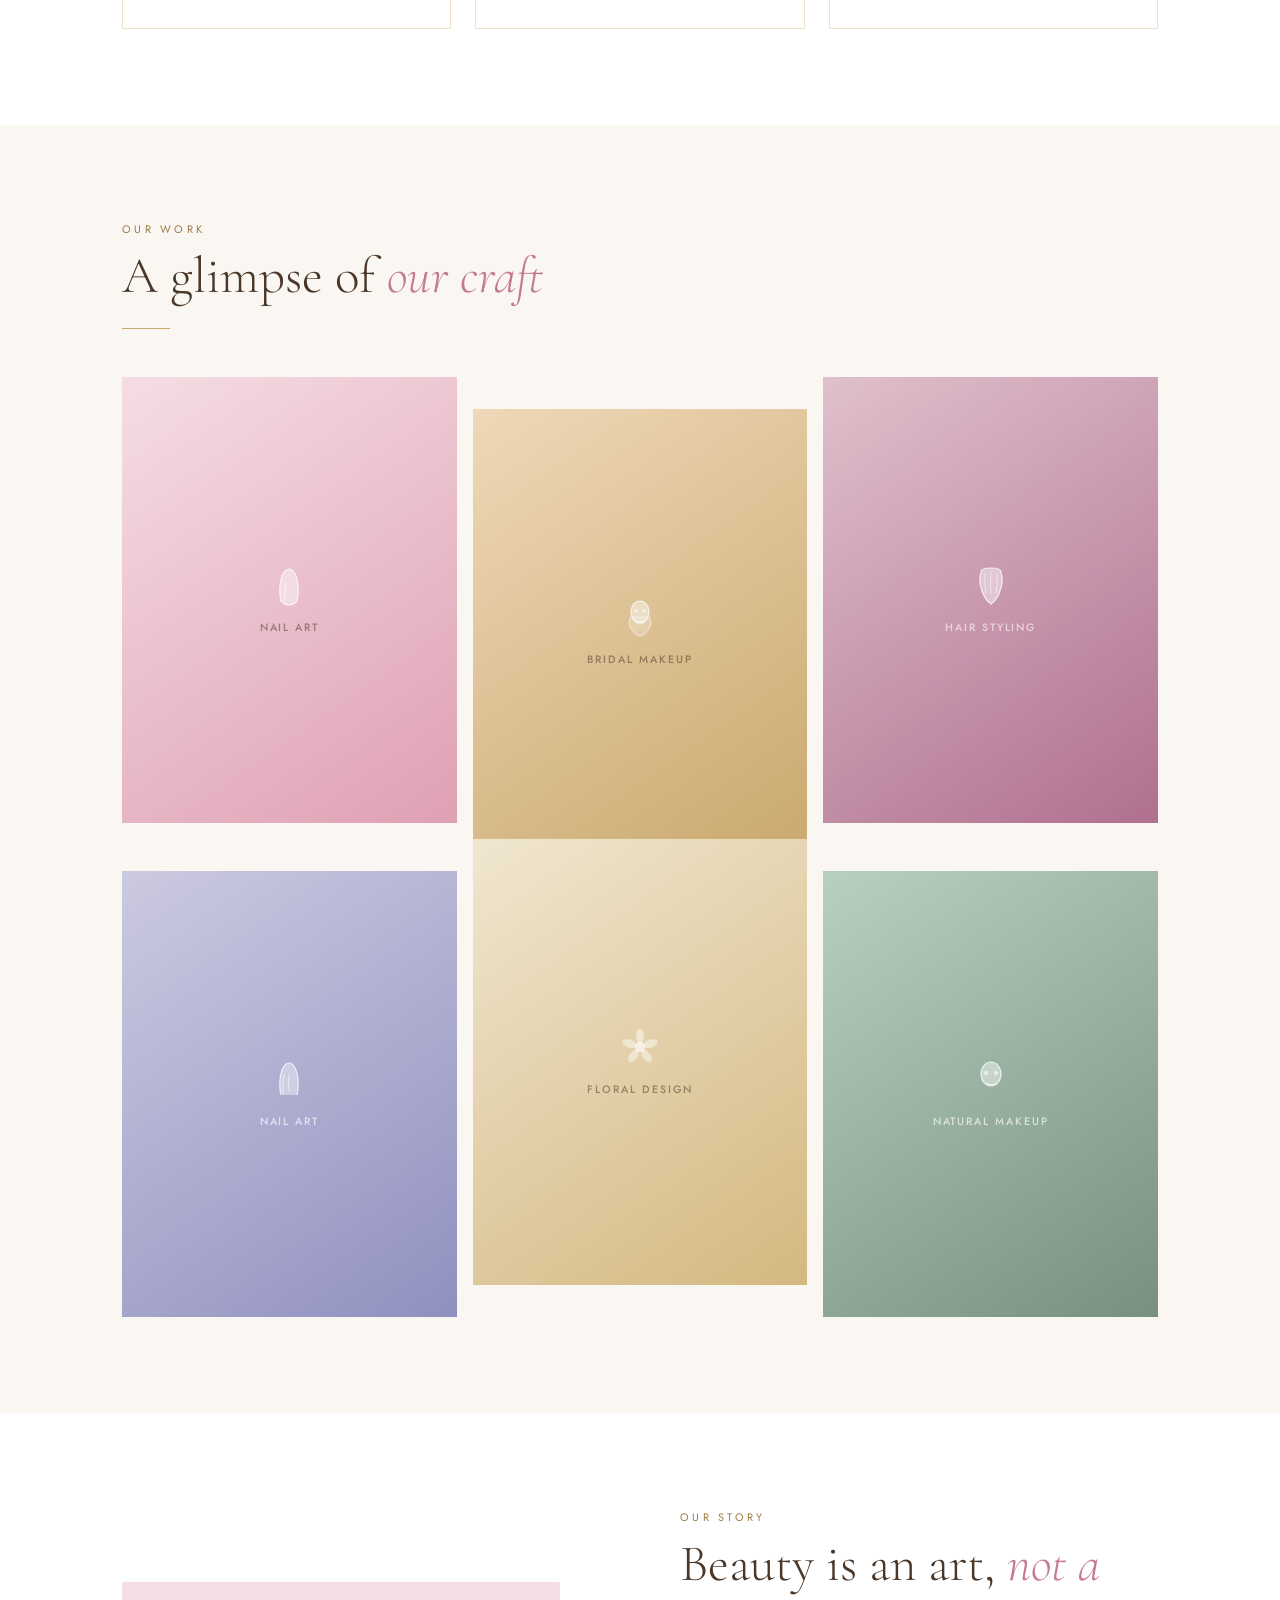
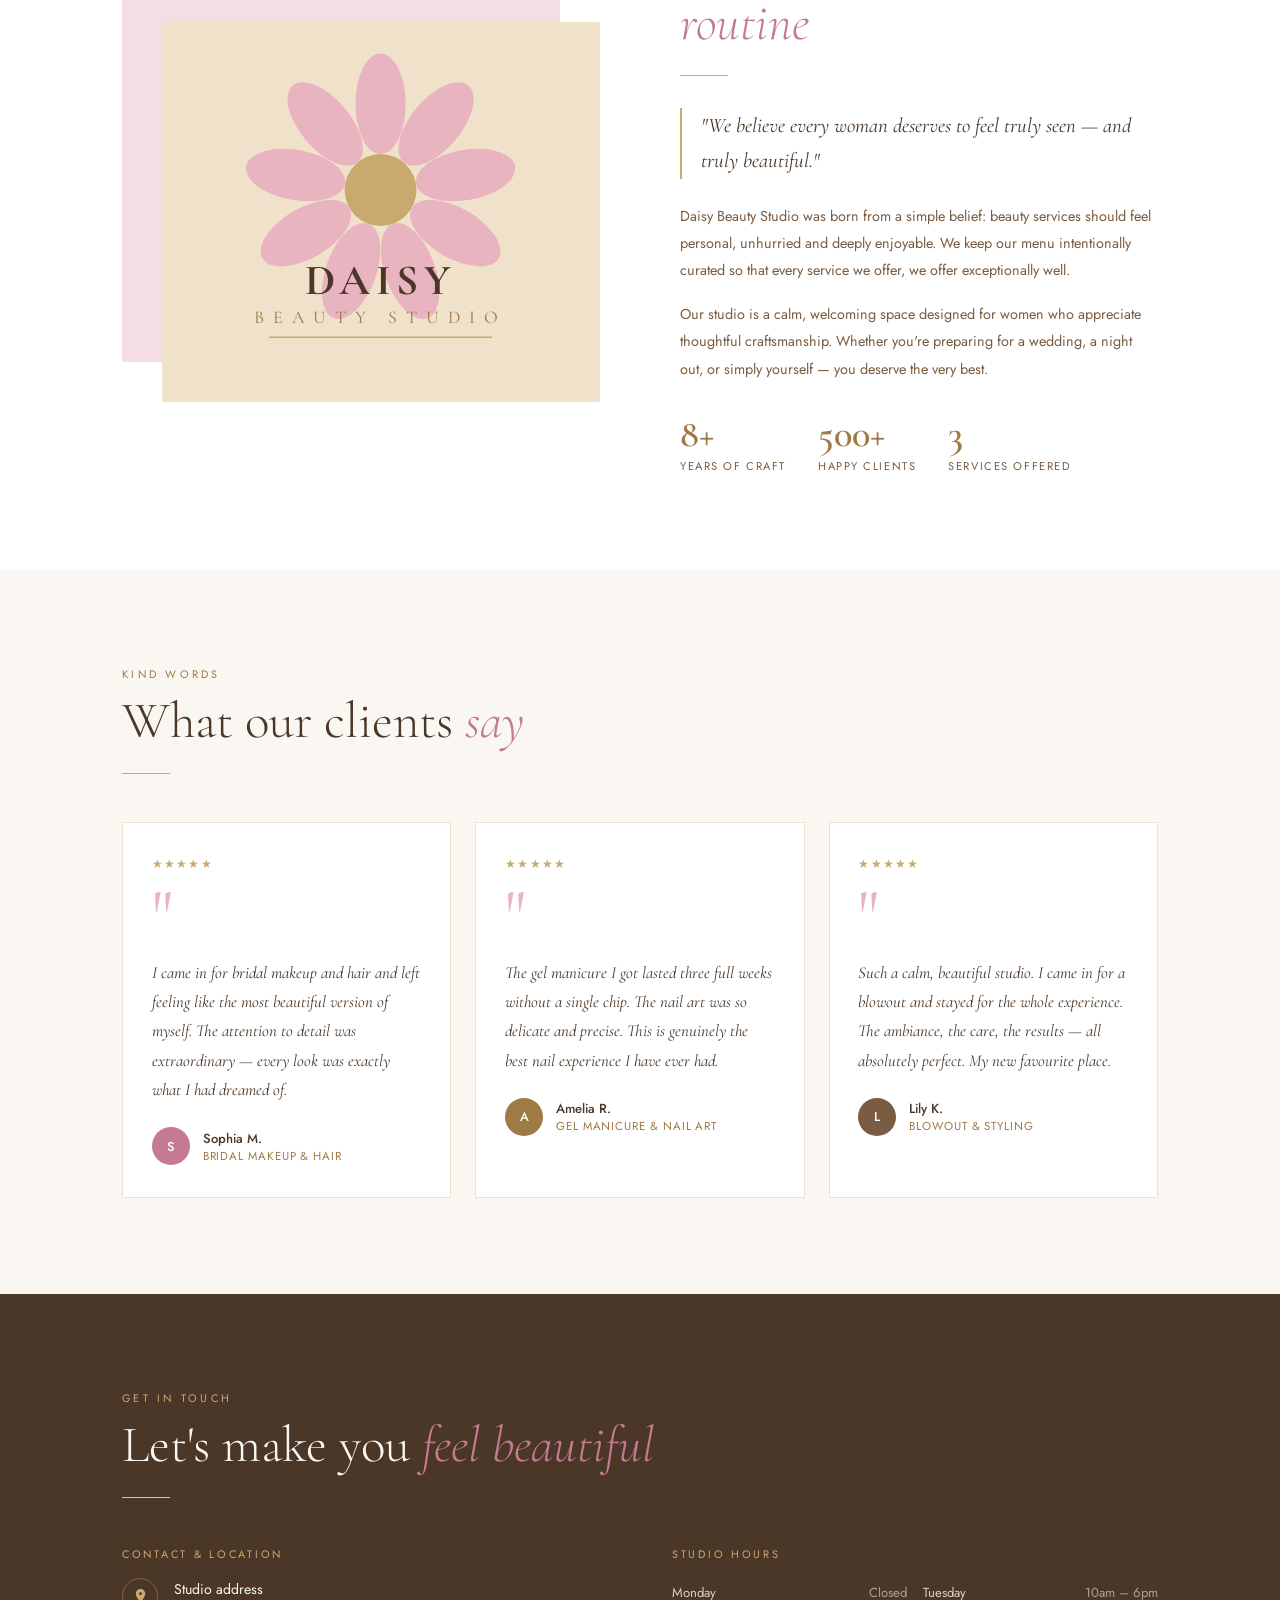
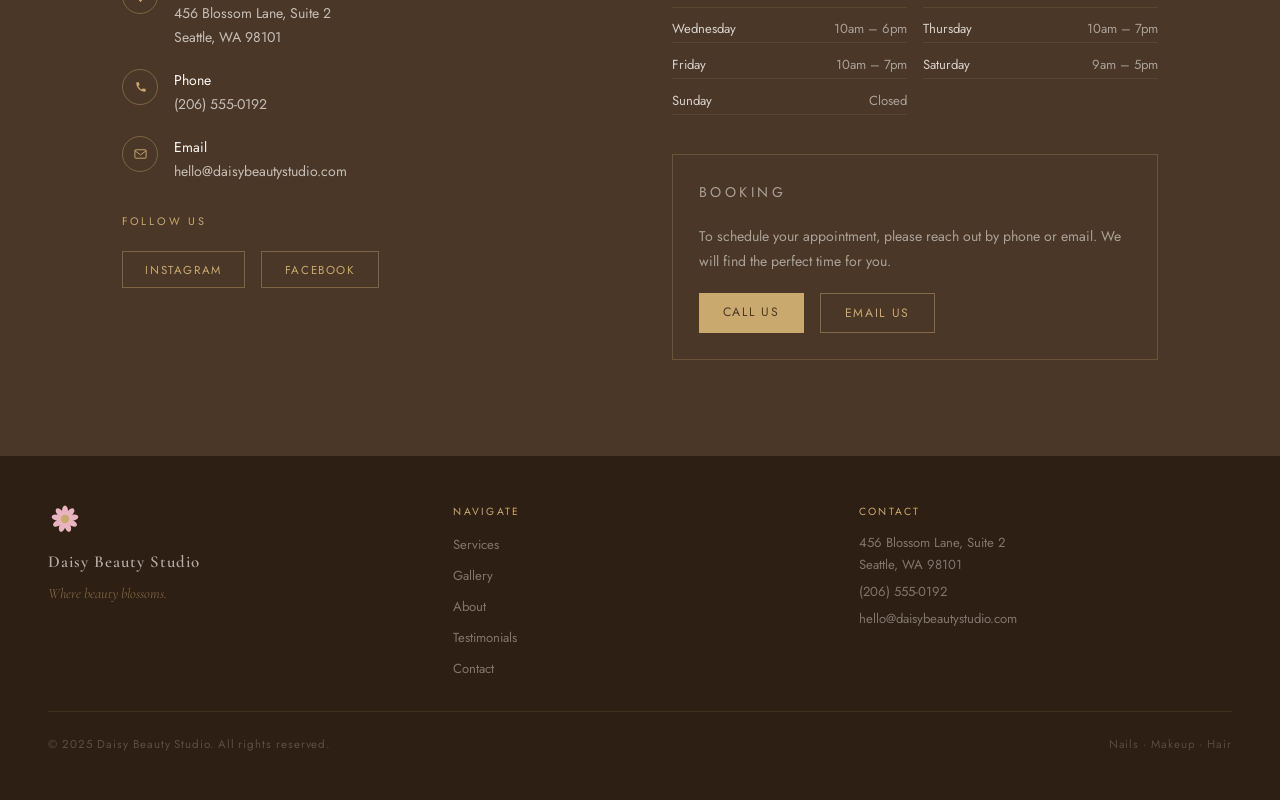
==== commit 207f75f1: "fix: populate all sections with placeholder content, fix scroll reveal" ====
--- a/daisy-beauty-studio.html
+++ b/daisy-beauty-studio.html
@@ -3,769 +3,210 @@
 <head>
 <meta charset="UTF-8"/>
 <meta name="viewport" content="width=device-width, initial-scale=1.0"/>
-<title>Daisy Beauty Studio | Nails, Lashes & Spa Services</title>
-<meta name="description" content="Daisy Beauty Studio offers premium nail care, lash extensions, and spa treatments in a serene, elegant setting. Book your appointment today and let your beauty bloom."/>
-
-<!-- Open Graph -->
-<meta property="og:title" content="Daisy Beauty Studio | Nails, Lashes & Spa Services"/>
-<meta property="og:description" content="Premium nail care, lash extensions, and spa treatments in a serene, elegant setting. Let your beauty bloom at Daisy Beauty Studio."/>
-<meta property="og:type" content="website"/>
-
-<!-- Inline SVG Favicon -->
-<link rel="icon" type="image/svg+xml" href="data:image/svg+xml,%3Csvg xmlns='http://www.w3.org/2000/svg' viewBox='0 0 32 32'%3E%3C!-- rose petals --%3E%3Cellipse cx='16' cy='8' rx='4' ry='7' fill='%23E8B4C0' transform='rotate(0 16 16)'/%3E%3Cellipse cx='16' cy='8' rx='4' ry='7' fill='%23E8B4C0' transform='rotate(45 16 16)'/%3E%3Cellipse cx='16' cy='8' rx='4' ry='7' fill='%23E8B4C0' transform='rotate(90 16 16)'/%3E%3Cellipse cx='16' cy='8' rx='4' ry='7' fill='%23E8B4C0' transform='rotate(135 16 16)'/%3E%3Cellipse cx='16' cy='8' rx='4' ry='7' fill='%23E8B4C0' transform='rotate(180 16 16)'/%3E%3Cellipse cx='16' cy='8' rx='4' ry='7' fill='%23E8B4C0' transform='rotate(225 16 16)'/%3E%3Cellipse cx='16' cy='8' rx='4' ry='7' fill='%23E8B4C0' transform='rotate(270 16 16)'/%3E%3Cellipse cx='16' cy='8' rx='4' ry='7' fill='%23E8B4C0' transform='rotate(315 16 16)'/%3E%3C!-- gold center --%3E%3Ccircle cx='16' cy='16' r='5' fill='%23C9A96E'/%3E%3Ccircle cx='16' cy='16' r='3' fill='%239E7A44'/%3E%3C/svg%3E"/>
-
+<title>Daisy Beauty Studio</title>
 <link href="https://fonts.googleapis.com/css2?family=Cormorant+Garamond:ital,wght@0,300;0,400;0,600;0,700;1,300;1,400&family=Jost:wght@300;400;500&display=swap" rel="stylesheet"/>
 <style>
   :root {
-    --rose:    #E8B4C0;
-    --rose-dk: #C47A90;
-    --rose-lt: #F5DDE4;
-    --gold:    #C9A96E;
-    --gold-dk: #9E7A44;
-    --gold-lt: #F0E2CA;
-    --cream:   #FAF7F2;
-    --bark:    #4A3728;
-    --bark-lt: #7A5C42;
-    --white:   #FFFFFF;
-    --shadow:  rgba(74,55,40,0.12);
+    --rose:#E8B4C0; --rose-dk:#C47A90; --rose-lt:#F5DDE4;
+    --gold:#C9A96E; --gold-dk:#9E7A44; --gold-lt:#F0E2CA;
+    --cream:#FAF7F2; --bark:#4A3728; --bark-lt:#7A5C42; --white:#FFFFFF;
   }
-  *, *::before, *::after { box-sizing: border-box; margin: 0; padding: 0; }
-  html { scroll-behavior: smooth; }
-  body {
-    font-family: 'Jost', sans-serif;
-    background: var(--cream);
-    color: var(--bark);
-    overflow-x: hidden;
+  *, *::before, *::after { box-sizing:border-box; margin:0; padding:0; }
+  html { scroll-behavior:smooth; }
+  body { font-family:'Jost',sans-serif; background:var(--cream); color:var(--bark); overflow-x:hidden; }
+
+  /* PETALS */
+  #petal-canvas { position:fixed; inset:0; pointer-events:none; z-index:0; overflow:hidden; }
+  .petal { position:absolute; top:-60px; opacity:0; animation:fall linear infinite; }
+  @keyframes fall {
+    0%   { transform:translateY(0) rotate(0deg) scale(1); opacity:0; }
+    5%   { opacity:0.6; }
+    90%  { opacity:0.35; }
+    100% { transform:translateY(110vh) rotate(540deg) scale(0.6); opacity:0; }
   }
 
-  /* ── PETAL CANVAS ── */
-  #petal-canvas {
-    position: fixed; inset: 0;
-    pointer-events: none;
-    z-index: 0;
-    overflow: hidden;
+  /* NAV */
+  nav { position:fixed; top:0; left:0; right:0; z-index:100; display:flex; align-items:center; justify-content:space-between; padding:1.2rem 3rem; transition:background 0.4s,box-shadow 0.4s; }
+  nav.scrolled { background:rgba(250,247,242,0.96); box-shadow:0 1px 0 rgba(201,169,110,0.25); backdrop-filter:blur(8px); }
+  .nav-logo { display:flex; align-items:center; gap:0.6rem; text-decoration:none; }
+  .nav-logo-text { font-family:'Cormorant Garamond',serif; font-size:1.15rem; font-weight:600; color:var(--bark); letter-spacing:0.06em; }
+  .nav-links { display:flex; gap:2.2rem; list-style:none; }
+  .nav-links a { text-decoration:none; font-size:0.78rem; letter-spacing:0.14em; text-transform:uppercase; color:var(--bark); transition:color 0.2s; }
+  .nav-links a:hover { color:var(--gold-dk); }
+  .nav-toggle { display:none; flex-direction:column; gap:5px; cursor:pointer; background:none; border:none; padding:4px; }
+  .nav-toggle span { display:block; width:22px; height:1.5px; background:var(--bark); transition:all 0.3s; }
+
+  /* HERO */
+  #hero { position:relative; min-height:100vh; display:flex; flex-direction:column; align-items:center; justify-content:center; text-align:center; padding:6rem 2rem 4rem; z-index:1; overflow:hidden; }
+  .hero-bg-circle { position:absolute; border-radius:50%; background:var(--rose-lt); opacity:0.35; z-index:-1; }
+  .hero-bg-circle.c1 { width:520px; height:520px; top:-80px; right:-120px; }
+  .hero-bg-circle.c2 { width:320px; height:320px; bottom:60px; left:-80px; }
+  .hero-logo-large { margin-bottom:1.6rem; animation:fadeIn 1s 0.1s both; }
+  .hero-tagline { font-size:0.72rem; letter-spacing:0.28em; text-transform:uppercase; color:var(--gold-dk); margin-bottom:1.2rem; animation:fadeUp 0.8s 0.3s both; }
+  .hero-title { font-family:'Cormorant Garamond',serif; font-size:clamp(3.5rem,8vw,7rem); font-weight:300; line-height:1.05; color:var(--bark); animation:fadeUp 0.9s 0.55s both; }
+  .hero-title em { font-style:italic; color:var(--rose-dk); }
+  .hero-sub { font-size:0.95rem; font-weight:300; color:var(--bark-lt); letter-spacing:0.04em; max-width:380px; line-height:1.8; margin-top:1.4rem; animation:fadeUp 0.9s 0.8s both; }
+  .hero-cta { display:inline-block; margin-top:2.4rem; padding:0.85rem 2.6rem; border:1px solid var(--gold); color:var(--bark); font-size:0.76rem; letter-spacing:0.18em; text-transform:uppercase; text-decoration:none; transition:background 0.3s,color 0.3s; animation:fadeUp 0.9s 1.05s both; }
+  .hero-cta:hover { background:var(--gold); color:var(--white); }
+  .scroll-hint { position:absolute; bottom:2.2rem; left:50%; transform:translateX(-50%); display:flex; flex-direction:column; align-items:center; gap:6px; animation:fadeIn 1s 1.6s both; }
+  .scroll-hint span { font-size:0.65rem; letter-spacing:0.2em; text-transform:uppercase; color:var(--gold-dk); }
+  .scroll-line { width:1px; height:40px; background:var(--gold); animation:scrollPulse 1.8s ease-in-out infinite; }
+  @keyframes scrollPulse { 0%,100%{transform:scaleY(1);opacity:1;} 50%{transform:scaleY(0.4);opacity:0.4;} }
+  @keyframes fadeUp { from{opacity:0;transform:translateY(22px);} to{opacity:1;transform:translateY(0);} }
+  @keyframes fadeIn  { from{opacity:0;} to{opacity:1;} }
+
+  /* SHARED */
+  section { position:relative; z-index:1; }
+  .section-inner { max-width:1100px; margin:0 auto; padding:6rem 2rem; }
+  .section-label { font-size:0.68rem; letter-spacing:0.3em; text-transform:uppercase; color:var(--gold-dk); margin-bottom:0.6rem; }
+  .section-title { font-family:'Cormorant Garamond',serif; font-size:clamp(2.2rem,4vw,3.4rem); font-weight:300; line-height:1.15; color:var(--bark); }
+  .section-title em { font-style:italic; color:var(--rose-dk); }
+  .divider { width:48px; height:1px; background:var(--gold); margin:1.4rem 0 2rem; }
+
+  /* REVEAL — content visible by default; JS adds .hidden then .visible */
+  .reveal { transition:opacity 0.7s ease,transform 0.7s ease; }
+  .reveal.hidden { opacity:0; transform:translateY(28px); }
+  .reveal.visible { opacity:1; transform:translateY(0); }
+
+  /* SERVICES */
+  #services { background:var(--white); }
+  .services-grid { display:grid; grid-template-columns:repeat(3,1fr); gap:1.5rem; margin-top:3rem; }
+  .service-card { border:1px solid var(--gold-lt); overflow:hidden; transition:border-color 0.3s,transform 0.3s; }
+  .service-card:hover { border-color:var(--rose-dk); transform:translateY(-4px); }
+  .service-band { height:88px; display:flex; align-items:center; justify-content:center; }
+  .service-body { padding:1.6rem 1.8rem 2rem; }
+  .service-name { font-family:'Cormorant Garamond',serif; font-size:1.65rem; font-weight:600; color:var(--bark); margin-bottom:0.5rem; }
+  .service-desc { font-size:0.85rem; color:var(--bark-lt); line-height:1.8; margin-bottom:1.4rem; }
+  .service-items { list-style:none; border-top:1px solid var(--gold-lt); padding-top:1.1rem; }
+  .service-items li { display:flex; justify-content:space-between; font-size:0.82rem; padding:0.42rem 0; border-bottom:1px dashed rgba(201,169,110,0.2); }
+  .service-items li:last-child { border-bottom:none; }
+  .item-price { color:var(--gold-dk); font-weight:500; font-size:0.78rem; }
+
+  /* GALLERY */
+  #gallery { background:var(--cream); }
+  .gallery-grid { display:grid; grid-template-columns:repeat(3,1fr); gap:1rem; margin-top:3rem; }
+  .gallery-item { position:relative; overflow:hidden; aspect-ratio:3/4; }
+  .gallery-item:nth-child(2) { margin-top:2rem; }
+  .gallery-item:nth-child(5) { margin-top:-2rem; }
+  .gallery-fill { width:100%; height:100%; display:flex; flex-direction:column; align-items:center; justify-content:center; gap:0.7rem; transition:transform 0.4s; }
+  .gallery-item:hover .gallery-fill { transform:scale(1.04); }
+  .gallery-tag { font-size:0.67rem; letter-spacing:0.18em; text-transform:uppercase; font-weight:500; }
+  .gallery-overlay { position:absolute; inset:0; background:rgba(74,55,40,0); display:flex; align-items:flex-end; padding:1.2rem; transition:background 0.35s; }
+  .gallery-item:hover .gallery-overlay { background:rgba(74,55,40,0.38); }
+  .gallery-caption { font-family:'Cormorant Garamond',serif; font-size:1.1rem; font-style:italic; color:white; opacity:0; transform:translateY(8px); transition:opacity 0.35s,transform 0.35s; }
+  .gallery-item:hover .gallery-caption { opacity:1; transform:translateY(0); }
+
+  /* ABOUT */
+  #about { background:var(--white); }
+  .about-grid { display:grid; grid-template-columns:1fr 1fr; gap:5rem; align-items:center; }
+  .about-visual { position:relative; height:420px; }
+  .about-box { position:absolute; border-radius:2px; }
+  .about-box.b1 { inset:0 40px 40px 0; background:var(--rose-lt); }
+  .about-box.b2 { inset:40px 0 0 40px; background:var(--gold-lt); display:flex; align-items:center; justify-content:center; }
+  .about-quote { font-family:'Cormorant Garamond',serif; font-size:1.3rem; font-style:italic; color:var(--bark); line-height:1.7; margin-bottom:1.5rem; padding-left:1.2rem; border-left:2px solid var(--gold); border-radius:0; }
+  .about-body { font-size:0.9rem; color:var(--bark-lt); line-height:1.9; margin-bottom:1rem; }
+  .about-highlights { display:flex; gap:2rem; margin-top:2rem; }
+  .highlight-num { font-family:'Cormorant Garamond',serif; font-size:2.4rem; font-weight:600; color:var(--gold-dk); line-height:1; }
+  .highlight-label { font-size:0.7rem; letter-spacing:0.14em; text-transform:uppercase; color:var(--bark-lt); margin-top:0.3rem; }
+
+  /* TESTIMONIALS */
+  #testimonials { background:var(--cream); }
+  .testi-grid { display:grid; grid-template-columns:repeat(3,1fr); gap:1.5rem; margin-top:3rem; }
+  .testi-card { background:var(--white); border:1px solid var(--gold-lt); padding:2rem 1.8rem; }
+  .testi-stars { color:var(--gold); font-size:0.75rem; letter-spacing:0.1em; margin-bottom:0.9rem; }
+  .testi-mark { font-family:'Cormorant Garamond',serif; font-size:4.5rem; line-height:0.8; color:var(--rose); margin-bottom:0.8rem; }
+  .testi-text { font-family:'Cormorant Garamond',serif; font-size:1.05rem; font-style:italic; color:var(--bark); line-height:1.75; margin-bottom:1.4rem; }
+  .testi-author { display:flex; align-items:center; gap:0.8rem; }
+  .testi-avatar { width:38px; height:38px; border-radius:50%; display:flex; align-items:center; justify-content:center; font-size:0.8rem; font-weight:500; color:var(--white); flex-shrink:0; }
+  .testi-name { font-size:0.82rem; font-weight:500; color:var(--bark); }
+  .testi-service { font-size:0.72rem; color:var(--gold-dk); letter-spacing:0.08em; text-transform:uppercase; }
+
+  /* CONTACT */
+  #contact { background:var(--bark); }
+  #contact .section-label { color:var(--gold); }
+  #contact .section-title { color:var(--cream); }
+  #contact .divider { background:var(--rose); }
+  .contact-grid { display:grid; grid-template-columns:1fr 1fr; gap:4rem; margin-top:3rem; }
+  .contact-block-title { font-size:0.68rem; letter-spacing:0.25em; text-transform:uppercase; color:var(--gold); margin-bottom:1rem; }
+  .contact-item { display:flex; align-items:flex-start; gap:1rem; margin-bottom:1.2rem; }
+  .contact-icon { width:36px; height:36px; border:1px solid rgba(201,169,110,0.4); border-radius:50%; display:flex; align-items:center; justify-content:center; flex-shrink:0; }
+  .contact-text { font-size:0.88rem; color:rgba(250,247,242,0.7); line-height:1.7; }
+  .contact-text strong { color:var(--cream); font-weight:400; display:block; }
+  .hours-grid { display:grid; grid-template-columns:1fr 1fr; gap:0.4rem 1rem; }
+  .hours-row { display:flex; justify-content:space-between; font-size:0.82rem; color:rgba(250,247,242,0.55); padding:0.3rem 0; border-bottom:1px solid rgba(201,169,110,0.12); }
+  .hours-row .day { color:rgba(250,247,242,0.8); }
+  .social-row { display:flex; gap:1rem; margin-top:1.4rem; }
+  .social-btn { padding:0.6rem 1.4rem; border:1px solid rgba(201,169,110,0.4); color:var(--gold); font-size:0.72rem; letter-spacing:0.14em; text-transform:uppercase; text-decoration:none; transition:background 0.3s,color 0.3s; }
+  .social-btn:hover { background:var(--gold); color:var(--bark); }
+  .booking-box { margin-top:2.4rem; padding:1.6rem; border:1px solid rgba(201,169,110,0.25); }
+  .booking-box p { font-size:0.88rem; color:rgba(250,247,242,0.55); line-height:1.75; margin-bottom:1.2rem; }
+  .booking-btns { display:flex; gap:1rem; flex-wrap:wrap; }
+  .btn-call { display:inline-block; padding:0.65rem 1.5rem; background:var(--gold); color:var(--bark); font-size:0.76rem; letter-spacing:0.14em; text-transform:uppercase; text-decoration:none; transition:background 0.3s; }
+  .btn-call:hover { background:var(--gold-dk); }
+  .btn-email { display:inline-block; padding:0.65rem 1.5rem; border:1px solid rgba(201,169,110,0.45); color:var(--gold); font-size:0.76rem; letter-spacing:0.14em; text-transform:uppercase; text-decoration:none; transition:background 0.3s,color 0.3s; }
+  .btn-email:hover { background:var(--gold); color:var(--bark); }
+
+  /* FLOATING CTA */
+  #floating-cta { position:fixed; bottom:2rem; right:2rem; z-index:200; opacity:0; transform:translateY(10px); transition:opacity 0.4s,transform 0.4s; pointer-events:none; }
+  #floating-cta.visible { opacity:1; transform:translateY(0); pointer-events:all; }
+  #floating-cta a { display:block; padding:0.75rem 1.5rem; background:var(--gold); color:var(--bark); font-size:0.72rem; letter-spacing:0.16em; text-transform:uppercase; text-decoration:none; box-shadow:0 4px 20px rgba(74,55,40,0.18); transition:background 0.3s; }
+  #floating-cta a:hover { background:var(--gold-dk); color:var(--white); }
+
+  /* FOOTER */
+  footer { background:#2E1F14; padding:3rem; display:grid; grid-template-columns:1fr 1fr 1fr; gap:2rem; align-items:start; position:relative; z-index:1; }
+  .footer-brand { display:flex; flex-direction:column; gap:0.8rem; }
+  .footer-brand-name { font-family:'Cormorant Garamond',serif; font-size:1.05rem; font-weight:600; color:rgba(250,247,242,0.65); letter-spacing:0.06em; }
+  .footer-tagline { font-family:'Cormorant Garamond',serif; font-size:0.9rem; font-style:italic; color:rgba(201,169,110,0.5); }
+  .footer-col-title { font-size:0.65rem; letter-spacing:0.22em; text-transform:uppercase; color:var(--gold); margin-bottom:0.8rem; }
+  .footer-nav { list-style:none; display:flex; flex-direction:column; gap:0.5rem; }
+  .footer-nav a { font-size:0.82rem; color:rgba(250,247,242,0.4); text-decoration:none; transition:color 0.2s; }
+  .footer-nav a:hover { color:var(--gold); }
+  .footer-contact-line { font-size:0.82rem; color:rgba(250,247,242,0.4); line-height:1.7; margin-bottom:0.3rem; }
+  .footer-bottom { grid-column:1/-1; border-top:1px solid rgba(201,169,110,0.12); padding-top:1.5rem; display:flex; justify-content:space-between; align-items:center; }
+  .footer-copy { font-size:0.72rem; color:rgba(250,247,242,0.22); letter-spacing:0.08em; }
+
+  /* MOBILE */
+  @media (max-width:768px) {
+    nav { padding:1rem 1.5rem; }
+    .nav-links { display:none; flex-direction:column; position:absolute; top:100%; left:0; right:0; background:rgba(250,247,242,0.98); padding:1rem 0; box-shadow:0 4px 20px rgba(74,55,40,0.1); }
+    .nav-links.open { display:flex; }
+    .nav-links a { padding:0.75rem 2rem; display:block; }
+    .nav-toggle { display:flex; }
+    .services-grid, .testi-grid { grid-template-columns:1fr; }
+    .gallery-grid { grid-template-columns:repeat(2,1fr); }
+    .gallery-item:nth-child(2), .gallery-item:nth-child(5) { margin:0; }
+    .about-grid { grid-template-columns:1fr; }
+    .about-visual { display:none; }
+    .contact-grid { grid-template-columns:1fr; gap:2.5rem; }
+    footer { grid-template-columns:1fr; padding:2rem 1.5rem; }
+    .footer-bottom { flex-direction:column; gap:0.5rem; text-align:center; }
+    .section-inner { padding:4rem 1.5rem; }
   }
-  .petal {
-    position: absolute;
-    top: -60px;
-    opacity: 0;
-    animation: fall linear infinite;
-  }
-  @keyframes fall {
-    0%   { transform: translateY(0) rotate(0deg) scale(1);   opacity: 0; }
-    5%   { opacity: 0.7; }
-    90%  { opacity: 0.4; }
-    100% { transform: translateY(110vh) rotate(540deg) scale(0.6); opacity: 0; }
-  }
-
-  /* ── NAV ── */
-  nav {
-    position: fixed; top: 0; left: 0; right: 0;
-    z-index: 100;
-    display: flex; align-items: center; justify-content: space-between;
-    padding: 1.2rem 3rem;
-    transition: background 0.4s, box-shadow 0.4s;
-  }
-  nav.scrolled {
-    background: rgba(250,247,242,0.96);
-    box-shadow: 0 1px 0 rgba(201,169,110,0.25);
-    backdrop-filter: blur(8px);
-  }
-  .nav-logo { display: flex; align-items: center; gap: 0.6rem; cursor: pointer; }
-  .nav-links { display: flex; gap: 2.2rem; list-style: none; }
-  .nav-links a {
-    text-decoration: none;
-    font-family: 'Jost', sans-serif;
-    font-size: 0.78rem;
-    font-weight: 400;
-    letter-spacing: 0.14em;
-    text-transform: uppercase;
-    color: var(--bark);
-    transition: color 0.2s;
-  }
-  .nav-links a:hover { color: var(--gold-dk); }
-
-  /* ── HAMBURGER ── */
-  .hamburger {
-    display: none;
-    flex-direction: column;
-    justify-content: center;
-    gap: 5px;
-    width: 36px;
-    height: 36px;
-    background: none;
-    border: none;
-    cursor: pointer;
-    padding: 4px;
-    z-index: 101;
-  }
-  .hamburger span {
-    display: block;
-    height: 1.5px;
-    background: var(--bark);
-    border-radius: 2px;
-    transition: transform 0.3s ease, opacity 0.3s ease, background 0.2s;
-    transform-origin: center;
-  }
-  .hamburger:hover span { background: var(--gold-dk); }
-  .hamburger[aria-expanded="true"] span:nth-child(1) { transform: translateY(6.5px) rotate(45deg); }
-  .hamburger[aria-expanded="true"] span:nth-child(2) { opacity: 0; transform: scaleX(0); }
-  .hamburger[aria-expanded="true"] span:nth-child(3) { transform: translateY(-6.5px) rotate(-45deg); }
-
-  /* ── HERO ── */
-  #hero {
-    position: relative;
-    min-height: 100vh;
-    display: flex; flex-direction: column;
-    align-items: center; justify-content: center;
-    text-align: center;
-    padding: 6rem 2rem 4rem;
-    z-index: 1;
-    overflow: hidden;
-  }
-  .hero-bg-circle {
-    position: absolute;
-    border-radius: 50%;
-    background: var(--rose-lt);
-    opacity: 0.35;
-    z-index: -1;
-  }
-  .hero-bg-circle.c1 { width: 520px; height: 520px; top: -80px; right: -120px; }
-  .hero-bg-circle.c2 { width: 320px; height: 320px; bottom: 60px; left: -80px; }
-
-  .hero-tagline {
-    font-family: 'Jost', sans-serif;
-    font-size: 0.72rem;
-    letter-spacing: 0.28em;
-    text-transform: uppercase;
-    color: var(--gold-dk);
-    margin-bottom: 1.2rem;
-    opacity: 0;
-    animation: fadeUp 0.8s 0.3s forwards;
-  }
-  .hero-title {
-    font-family: 'Cormorant Garamond', serif;
-    font-size: clamp(3.5rem, 8vw, 7rem);
-    font-weight: 300;
-    line-height: 1.05;
-    color: var(--bark);
-    opacity: 0;
-    animation: fadeUp 0.9s 0.55s forwards;
-  }
-  .hero-title em {
-    font-style: italic;
-    color: var(--rose-dk);
-  }
-  .hero-sub {
-    font-family: 'Jost', sans-serif;
-    font-size: 0.95rem;
-    font-weight: 300;
-    color: var(--bark-lt);
-    letter-spacing: 0.04em;
-    max-width: 380px;
-    line-height: 1.8;
-    margin-top: 1.4rem;
-    opacity: 0;
-    animation: fadeUp 0.9s 0.8s forwards;
-  }
-  .hero-cta {
-    display: inline-block;
-    margin-top: 2.4rem;
-    padding: 0.85rem 2.6rem;
-    border: 1px solid var(--gold);
-    color: var(--bark);
-    font-family: 'Jost', sans-serif;
-    font-size: 0.76rem;
-    letter-spacing: 0.18em;
-    text-transform: uppercase;
-    text-decoration: none;
-    transition: background 0.3s, color 0.3s;
-    opacity: 0;
-    animation: fadeUp 0.9s 1.05s forwards;
-  }
-  .hero-cta:hover { background: var(--gold); color: var(--white); }
-  .hero-logo-large {
-    margin-bottom: 1.6rem;
-    opacity: 0;
-    animation: fadeIn 1s 0.1s forwards;
-  }
-  .scroll-hint {
-    position: absolute; bottom: 2.2rem; left: 50%; transform: translateX(-50%);
-    display: flex; flex-direction: column; align-items: center; gap: 6px;
-    opacity: 0; animation: fadeIn 1s 1.6s forwards;
-  }
-  .scroll-hint span {
-    font-size: 0.65rem; letter-spacing: 0.2em; text-transform: uppercase;
-    color: var(--gold-dk);
-  }
-  .scroll-line {
-    width: 1px; height: 40px; background: var(--gold);
-    animation: scrollPulse 1.8s ease-in-out infinite;
-  }
-  @keyframes scrollPulse {
-    0%,100% { transform: scaleY(1); opacity: 1; }
-    50%      { transform: scaleY(0.4); opacity: 0.4; }
-  }
-  @keyframes fadeUp {
-    from { opacity: 0; transform: translateY(22px); }
-    to   { opacity: 1; transform: translateY(0); }
-  }
-  @keyframes fadeIn {
-    from { opacity: 0; }
-    to   { opacity: 1; }
-  }
-
-  /* ── SECTION SHARED ── */
-  section { position: relative; z-index: 1; }
-  .section-inner { max-width: 1100px; margin: 0 auto; padding: 6rem 2rem; }
-  .section-label {
-    font-size: 0.68rem;
-    letter-spacing: 0.3em;
-    text-transform: uppercase;
-    color: var(--gold-dk);
-    margin-bottom: 0.6rem;
-  }
-  .section-title {
-    font-family: 'Cormorant Garamond', serif;
-    font-size: clamp(2.2rem, 4vw, 3.4rem);
-    font-weight: 300;
-    line-height: 1.15;
-    color: var(--bark);
-  }
-  .section-title em { font-style: italic; color: var(--rose-dk); }
-  .divider {
-    width: 48px; height: 1px;
-    background: var(--gold);
-    margin: 1.4rem 0 2rem;
-  }
-
-  /* ── SERVICES ── */
-  #services { background: var(--white); }
-  .services-grid {
-    display: grid;
-    grid-template-columns: repeat(3, 1fr);
-    gap: 1.5rem;
-    margin-top: 3rem;
-  }
-  .service-card {
-    border: 1px solid var(--gold-lt);
-    padding: 2.6rem 2rem;
-    position: relative;
-    overflow: hidden;
-    transition: border-color 0.3s, transform 0.3s;
-    cursor: default;
-  }
-  .service-card::before {
-    content: '';
-    position: absolute; inset: 0;
-    background: var(--rose-lt);
-    opacity: 0;
-    transition: opacity 0.35s;
-    z-index: 0;
-  }
-  .service-card:hover::before { opacity: 0.18; }
-  .service-card:hover { border-color: var(--rose-dk); transform: translateY(-4px); }
-  .service-card > * { position: relative; z-index: 1; }
-  .card-band {
-    margin: -2.6rem -2rem 2rem;
-    padding: 3rem 0;
-    display: flex;
-    align-items: center;
-    justify-content: center;
-  }
-  .card-band--rose  { background: #C47A90; }
-  .card-band--gold  { background: #C9A96E; }
-  .card-band--blush { background: #F0D8E2; }
-  .service-icon { margin-bottom: 1.4rem; }
-  .service-name {
-    font-family: 'Cormorant Garamond', serif;
-    font-size: 1.65rem;
-    font-weight: 600;
-    color: var(--bark);
-    margin-bottom: 0.5rem;
-  }
-  .service-desc {
-    font-size: 0.85rem;
-    color: var(--bark-lt);
-    line-height: 1.8;
-    margin-bottom: 1.6rem;
-  }
-  .service-items { list-style: none; border-top: 1px solid var(--gold-lt); padding-top: 1.2rem; }
-  .service-items li {
-    display: flex; justify-content: space-between; align-items: baseline;
-    font-size: 0.82rem;
-    padding: 0.45rem 0;
-    border-bottom: 1px dashed rgba(201,169,110,0.2);
-    color: var(--bark);
-  }
-  .service-items li:last-child { border-bottom: none; }
-  .item-name { font-weight: 400; }
-  .item-price { color: var(--gold-dk); font-weight: 500; font-size: 0.78rem; letter-spacing: 0.04em; }
-
-  /* ── GALLERY ── */
-  #gallery { background: var(--cream); }
-  .gallery-grid {
-    display: grid;
-    grid-template-columns: repeat(3, 1fr);
-    gap: 1.5rem;
-    margin-top: 3rem;
-  }
-  .gallery-card {
-    position: relative;
-    aspect-ratio: 4 / 3;
-    border-radius: 2px;
-    overflow: hidden;
-    display: flex;
-    align-items: flex-end;
-    transition: transform 0.35s ease, box-shadow 0.35s ease;
-    cursor: default;
-  }
-  .gallery-card:hover { transform: translateY(-5px); box-shadow: 0 12px 32px var(--shadow); }
-  .gallery-card.rose-bg  { background: linear-gradient(135deg, var(--rose-lt) 0%, var(--rose) 100%); }
-  .gallery-card.gold-bg  { background: linear-gradient(135deg, var(--gold-lt) 0%, var(--gold) 100%); }
-  .gallery-card.mixed-bg { background: linear-gradient(135deg, var(--rose-lt) 0%, var(--gold-lt) 100%); }
-  .gallery-card-inner {
-    position: absolute;
-    inset: 0;
-    display: flex;
-    flex-direction: column;
-    align-items: center;
-    justify-content: center;
-    gap: 0.8rem;
-  }
-  .gallery-card-icon {
-    width: 48px;
-    height: 1px;
-    background: rgba(74,55,40,0.2);
-  }
-  .gallery-card-label {
-    font-family: 'Cormorant Garamond', serif;
-    font-size: 1.5rem;
-    font-weight: 600;
-    color: var(--bark);
-    letter-spacing: 0.08em;
-  }
-  .gallery-card-sub {
-    font-family: 'Jost', sans-serif;
-    font-size: 0.65rem;
-    letter-spacing: 0.22em;
-    text-transform: uppercase;
-    color: var(--bark-lt);
-  }
-
-  /* ── ABOUT ── */
-  #about { background: var(--cream); }
-  .about-grid {
-    display: grid;
-    grid-template-columns: 1fr 1fr;
-    gap: 5rem;
-    align-items: center;
-  }
-  .about-visual {
-    position: relative;
-    height: 420px;
-  }
-  .about-box {
-    position: absolute;
-    border-radius: 2px;
-  }
-  .about-box.b1 {
-    inset: 0 40px 40px 0;
-    background: var(--rose-lt);
-  }
-  .about-box.b2 {
-    inset: 40px 0 0 40px;
-    background: var(--gold-lt);
-    display: flex; align-items: center; justify-content: center;
-  }
-  .about-box.b2 svg { width: 80%; height: 80%; }
-  .about-quote {
-    font-family: 'Cormorant Garamond', serif;
-    font-size: 1.3rem;
-    font-style: italic;
-    color: var(--bark);
-    line-height: 1.7;
-    margin-bottom: 1.5rem;
-    padding-left: 1.2rem;
-    border-left: 2px solid var(--gold);
-  }
-  .about-body {
-    font-size: 0.9rem;
-    color: var(--bark-lt);
-    line-height: 1.9;
-    margin-bottom: 1rem;
-  }
-  .about-highlights {
-    display: flex; gap: 2rem; margin-top: 2rem;
-  }
-  .highlight-item { text-align: center; }
-  .highlight-num {
-    font-family: 'Cormorant Garamond', serif;
-    font-size: 2.4rem;
-    font-weight: 600;
-    color: var(--gold-dk);
-    line-height: 1;
-  }
-  .highlight-label {
-    font-size: 0.7rem;
-    letter-spacing: 0.14em;
-    text-transform: uppercase;
-    color: var(--bark-lt);
-    margin-top: 0.3rem;
-  }
-
-  /* ── TESTIMONIALS ── */
-  #testimonials { background: var(--cream); }
-  .testimonials-grid {
-    display: grid;
-    grid-template-columns: repeat(3, 1fr);
-    gap: 1.8rem;
-    margin-top: 3rem;
-  }
-  .testimonial-card {
-    background: var(--white);
-    border: 1px solid var(--gold-lt);
-    padding: 2.6rem 2rem 2.2rem;
-    position: relative;
-    overflow: hidden;
-    transition: transform 0.3s, box-shadow 0.3s;
-  }
-  .testimonial-card:hover {
-    transform: translateY(-4px);
-    box-shadow: 0 12px 36px var(--shadow);
-  }
-  .testimonial-quote-mark {
-    font-family: 'Cormorant Garamond', serif;
-    font-size: 6rem;
-    line-height: 1;
-    color: var(--gold-lt);
-    position: absolute;
-    top: 0.6rem;
-    left: 1.4rem;
-    pointer-events: none;
-    user-select: none;
-  }
-  .testimonial-text {
-    font-family: 'Cormorant Garamond', serif;
-    font-size: 1.15rem;
-    font-style: italic;
-    font-weight: 300;
-    color: var(--bark);
-    line-height: 1.85;
-    margin-top: 2rem;
-    position: relative;
-    z-index: 1;
-  }
-  .testimonial-divider {
-    width: 32px;
-    height: 1px;
-    background: var(--gold);
-    margin: 1.4rem 0 1rem;
-  }
-  .testimonial-client {
-    display: flex;
-    flex-direction: column;
-    gap: 0.2rem;
-  }
-  .testimonial-name {
-    font-family: 'Cormorant Garamond', serif;
-    font-size: 1rem;
-    font-weight: 600;
-    color: var(--bark);
-    letter-spacing: 0.06em;
-  }
-  .testimonial-service {
-    font-family: 'Jost', sans-serif;
-    font-size: 0.65rem;
-    letter-spacing: 0.22em;
-    text-transform: uppercase;
-    color: var(--gold-dk);
-  }
-
-  /* ── CONTACT ── */
-  #contact { background: var(--bark); }
-  #contact .section-label { color: var(--gold); }
-  #contact .section-title { color: var(--cream); }
-  #contact .divider { background: var(--rose); }
-  .contact-grid {
-    display: grid;
-    grid-template-columns: 1fr 1fr;
-    gap: 4rem;
-    margin-top: 3rem;
-  }
-  .contact-block { }
-  .contact-block-title {
-    font-size: 0.68rem;
-    letter-spacing: 0.25em;
-    text-transform: uppercase;
-    color: var(--gold);
-    margin-bottom: 1rem;
-  }
-  .contact-item {
-    display: flex; align-items: flex-start; gap: 1rem;
-    margin-bottom: 1.2rem;
-  }
-  .contact-icon {
-    width: 36px; height: 36px;
-    border: 1px solid rgba(201,169,110,0.4);
-    border-radius: 50%;
-    display: flex; align-items: center; justify-content: center;
-    flex-shrink: 0;
-  }
-  .contact-text { font-size: 0.88rem; color: rgba(250,247,242,0.75); line-height: 1.7; }
-  .contact-text strong { color: var(--cream); font-weight: 400; display: block; }
-  .hours-grid {
-    display: grid; grid-template-columns: 1fr 1fr; gap: 0.4rem 1rem;
-  }
-  .hours-row {
-    display: flex; justify-content: space-between;
-    font-size: 0.82rem;
-    color: rgba(250,247,242,0.6);
-    padding: 0.3rem 0;
-    border-bottom: 1px solid rgba(201,169,110,0.12);
-  }
-  .hours-row .day { color: rgba(250,247,242,0.85); }
-  .social-row { display: flex; gap: 1rem; margin-top: 1.4rem; }
-  .social-btn {
-    padding: 0.6rem 1.4rem;
-    border: 1px solid rgba(201,169,110,0.4);
-    color: var(--gold);
-    font-family: 'Jost', sans-serif;
-    font-size: 0.72rem;
-    letter-spacing: 0.14em;
-    text-transform: uppercase;
-    text-decoration: none;
-    transition: background 0.3s, color 0.3s;
-  }
-  .social-btn:hover { background: var(--gold); color: var(--bark); }
-
-  /* ── FOOTER ── */
-  footer {
-    background: #2E1F14;
-    z-index: 1; position: relative;
-  }
-  .footer-cols {
-    display: grid;
-    grid-template-columns: 1.2fr 1fr 1fr;
-    gap: 3rem;
-    padding: 4rem 3rem 3rem;
-    max-width: 1100px;
-    margin: 0 auto;
-  }
-  .footer-col-brand .footer-logo {
-    display: flex; align-items: center; gap: 0.6rem;
-    margin-bottom: 0.9rem;
-  }
-  .footer-col-brand .footer-logo span {
-    font-family: 'Cormorant Garamond', serif;
-    font-size: 1.3rem;
-    font-weight: 600;
-    color: var(--rose-lt);
-    letter-spacing: 0.06em;
-  }
-  .footer-tagline {
-    font-family: 'Cormorant Garamond', serif;
-    font-size: 1rem;
-    font-style: italic;
-    color: rgba(201,169,110,0.65);
-    line-height: 1.5;
-  }
-  .footer-col h4 {
-    font-family: 'Jost', sans-serif;
-    font-size: 0.68rem;
-    font-weight: 500;
-    letter-spacing: 0.18em;
-    text-transform: uppercase;
-    color: var(--gold);
-    margin-bottom: 1.1rem;
-  }
-  .footer-nav {
-    list-style: none;
-    display: flex; flex-direction: column; gap: 0.6rem;
-  }
-  .footer-nav a {
-    text-decoration: none;
-    font-size: 0.82rem;
-    color: rgba(250,247,242,0.55);
-    letter-spacing: 0.06em;
-    transition: color 0.2s;
-  }
-  .footer-nav a:hover { color: var(--rose-lt); }
-  .footer-contact-item {
-    display: flex; align-items: flex-start; gap: 0.6rem;
-    margin-bottom: 0.75rem;
-  }
-  .footer-contact-icon {
-    width: 16px; height: 16px; flex-shrink: 0; margin-top: 1px;
-    opacity: 0.55;
-  }
-  .footer-contact-item a,
-  .footer-contact-item span {
-    font-size: 0.82rem;
-    color: rgba(250,247,242,0.55);
-    text-decoration: none;
-    letter-spacing: 0.04em;
-    transition: color 0.2s;
-    line-height: 1.4;
-  }
-  .footer-contact-item a:hover { color: var(--rose-lt); }
-  .footer-rule {
-    border: none;
-    border-top: 1px solid rgba(201,169,110,0.15);
-    margin: 0 3rem;
-  }
-  .footer-bar {
-    padding: 1.1rem 3rem;
-    text-align: center;
-  }
-  .footer-copy {
-    font-size: 0.68rem;
-    color: rgba(250,247,242,0.28);
-    letter-spacing: 0.1em;
-  }
-
-  /* ── DOT-GRID TEXTURE ── */
-  /* Applied to all cream-background surfaces; opacity kept extremely low for warmth only */
-  body,
-  #gallery,
-  #about,
-  #testimonials {
-    background-image: url("data:image/svg+xml,%3Csvg xmlns='http://www.w3.org/2000/svg' width='20' height='20'%3E%3Ccircle cx='10' cy='10' r='0.75' fill='%234A3728' fill-opacity='0.06'/%3E%3C/svg%3E");
-  }
-
-  /* ── HERO–SERVICES DIVIDER ── */
-  .hero-services-divider {
-    display: flex;
-    align-items: center;
-    gap: 1.4rem;
-    max-width: 560px;
-    margin: 0 auto;
-    padding: 0 2rem;
-    position: relative;
-    z-index: 1;
-  }
-  .hsd-line {
-    flex: 1;
-    height: 1px;
-    background: linear-gradient(to right, transparent, rgba(201,169,110,0.45), transparent);
-  }
-  .hsd-gem {
-    flex-shrink: 0;
-    width: 5px;
-    height: 5px;
-    background: var(--gold);
-    transform: rotate(45deg);
-    opacity: 0.55;
-  }
-
-  /* ── SCROLL REVEAL ── */
-  .reveal {
-    opacity: 0;
-    transform: translateY(30px);
-    transition: opacity 0.7s ease, transform 0.7s ease;
-  }
-  .reveal.visible {
-    opacity: 1;
-    transform: translateY(0);
-  }
-  .reveal-delay-1 { transition-delay: 0.1s; }
-  .reveal-delay-2 { transition-delay: 0.2s; }
-  .reveal-delay-3 { transition-delay: 0.3s; }
-
-  @media (max-width: 768px) {
-    nav { padding: 1rem 1.5rem; }
-    .hamburger { display: flex; }
-    .nav-links {
-      position: fixed;
-      top: 60px; left: 0; right: 0;
-      flex-direction: column;
-      gap: 0;
-      background: rgba(250,247,242,0.97);
-      backdrop-filter: blur(8px);
-      border-bottom: 1px solid var(--gold-lt);
-      box-shadow: 0 4px 16px var(--shadow);
-      max-height: 0;
-      overflow: hidden;
-      transition: max-height 0.35s cubic-bezier(0.4, 0, 0.2, 1);
-    }
-    .nav-links.open { max-height: 260px; }
-    .nav-links li { border-top: 1px solid var(--gold-lt); }
-    .nav-links a {
-      display: block;
-      padding: 1rem 1.5rem;
-      font-size: 0.82rem;
-      letter-spacing: 0.16em;
-    }
-    .nav-links a:hover { background: var(--rose-lt); color: var(--rose-dk); }
-    .services-grid { grid-template-columns: 1fr; }
-    .gallery-grid  { grid-template-columns: 1fr; }
-    .about-grid { grid-template-columns: 1fr; }
-    .about-visual { display: none; }
-    .testimonials-grid { grid-template-columns: 1fr; }
-    .contact-grid { grid-template-columns: 1fr; gap: 2.5rem; }
-    .footer-cols { grid-template-columns: 1fr; gap: 2rem; padding: 3rem 1.5rem 2rem; text-align: center; }
-    .footer-col-brand .footer-logo { justify-content: center; }
-    .footer-nav { align-items: center; }
-    .footer-contact-item { justify-content: center; }
-    .footer-rule { margin: 0 1.5rem; }
-    .footer-bar { padding: 1rem 1.5rem; }
-    .section-inner { padding: 4rem 1.5rem; }
-  }
-
-  /* ── FLOATING BOOK NOW CTA ── */
-  #book-fab {
-    position: fixed;
-    bottom: 2rem;
-    right: 2rem;
-    z-index: 200;
-    padding: 0.75rem 1.5rem;
-    background: var(--gold);
-    color: var(--bark);
-    font-family: 'Jost', sans-serif;
-    font-size: 0.78rem;
-    font-weight: 500;
-    letter-spacing: 0.14em;
-    text-transform: uppercase;
-    border: none;
-    border-radius: 2px;
-    cursor: pointer;
-    box-shadow: 0 4px 18px rgba(74,55,40,0.18);
-    opacity: 0;
-    transform: translateY(8px);
-    transition: opacity 0.4s ease, transform 0.4s ease, background 0.2s;
-    pointer-events: none;
-  }
-  #book-fab.fab-visible {
-    opacity: 1;
-    transform: translateY(0);
-    pointer-events: auto;
-  }
-  #book-fab:hover { background: var(--gold-dk); color: var(--white); }
 </style>
 </head>
 <body>
 
-<!-- FALLING PETALS -->
 <div id="petal-canvas"></div>
+<div id="floating-cta"><a href="#contact">Book now</a></div>
 
 <!-- NAV -->
 <nav id="navbar">
   <a href="#hero" class="nav-logo">
-    <svg width="32" height="32" viewBox="0 0 32 32">
-      <g transform="translate(16,14)">
-        <ellipse cx="0" cy="-9" rx="3.2" ry="6" fill="#E8B4C0" transform="rotate(0)"/>
-        <ellipse cx="0" cy="-9" rx="3.2" ry="6" fill="#E8B4C0" transform="rotate(40)"/>
-        <ellipse cx="0" cy="-9" rx="3.2" ry="6" fill="#E8B4C0" transform="rotate(80)"/>
-        <ellipse cx="0" cy="-9" rx="3.2" ry="6" fill="#E8B4C0" transform="rotate(120)"/>
-        <ellipse cx="0" cy="-9" rx="3.2" ry="6" fill="#E8B4C0" transform="rotate(160)"/>
-        <ellipse cx="0" cy="-9" rx="3.2" ry="6" fill="#E8B4C0" transform="rotate(200)"/>
-        <ellipse cx="0" cy="-9" rx="3.2" ry="6" fill="#E8B4C0" transform="rotate(240)"/>
-        <ellipse cx="0" cy="-9" rx="3.2" ry="6" fill="#E8B4C0" transform="rotate(280)"/>
-        <ellipse cx="0" cy="-9" rx="3.2" ry="6" fill="#E8B4C0" transform="rotate(320)"/>
-        <circle cx="0" cy="0" r="4.5" fill="#C9A96E"/>
+    <svg width="30" height="30" viewBox="0 0 30 30">
+      <g transform="translate(15,13)">
+        <ellipse cx="0" cy="-8" rx="3" ry="5.5" fill="#E8B4C0" transform="rotate(0)"/>
+        <ellipse cx="0" cy="-8" rx="3" ry="5.5" fill="#E8B4C0" transform="rotate(40)"/>
+        <ellipse cx="0" cy="-8" rx="3" ry="5.5" fill="#E8B4C0" transform="rotate(80)"/>
+        <ellipse cx="0" cy="-8" rx="3" ry="5.5" fill="#E8B4C0" transform="rotate(120)"/>
+        <ellipse cx="0" cy="-8" rx="3" ry="5.5" fill="#E8B4C0" transform="rotate(160)"/>
+        <ellipse cx="0" cy="-8" rx="3" ry="5.5" fill="#E8B4C0" transform="rotate(200)"/>
+        <ellipse cx="0" cy="-8" rx="3" ry="5.5" fill="#E8B4C0" transform="rotate(240)"/>
+        <ellipse cx="0" cy="-8" rx="3" ry="5.5" fill="#E8B4C0" transform="rotate(280)"/>
+        <ellipse cx="0" cy="-8" rx="3" ry="5.5" fill="#E8B4C0" transform="rotate(320)"/>
+        <circle cx="0" cy="0" r="4" fill="#C9A96E"/>
       </g>
     </svg>
-    <span style="font-family:'Cormorant Garamond',serif;font-size:1.15rem;font-weight:600;color:#4A3728;letter-spacing:0.06em;">Daisy</span>
+    <span class="nav-logo-text">Daisy</span>
   </a>
   <ul class="nav-links" id="nav-links">
     <li><a href="#services">Services</a></li>
@@ -774,7 +215,7 @@
     <li><a href="#testimonials">Testimonials</a></li>
     <li><a href="#contact">Contact</a></li>
   </ul>
-  <button class="hamburger" id="hamburger" aria-label="Toggle menu" aria-expanded="false">
+  <button class="nav-toggle" id="nav-toggle" aria-label="Menu">
     <span></span><span></span><span></span>
   </button>
 </nav>
@@ -783,116 +224,109 @@
 <section id="hero">
   <div class="hero-bg-circle c1"></div>
   <div class="hero-bg-circle c2"></div>
-
-  <!-- Large logo -->
   <div class="hero-logo-large">
-    <svg width="120" height="120" viewBox="0 0 120 120">
-      <g transform="translate(60,52)">
-        <ellipse cx="0" cy="-28" rx="9" ry="17" fill="#E8B4C0" transform="rotate(0)"/>
-        <ellipse cx="0" cy="-28" rx="9" ry="17" fill="#E8B4C0" transform="rotate(40)"/>
-        <ellipse cx="0" cy="-28" rx="9" ry="17" fill="#E8B4C0" transform="rotate(80)"/>
-        <ellipse cx="0" cy="-28" rx="9" ry="17" fill="#E8B4C0" transform="rotate(120)"/>
-        <ellipse cx="0" cy="-28" rx="9" ry="17" fill="#E8B4C0" transform="rotate(160)"/>
-        <ellipse cx="0" cy="-28" rx="9" ry="17" fill="#E8B4C0" transform="rotate(200)"/>
-        <ellipse cx="0" cy="-28" rx="9" ry="17" fill="#E8B4C0" transform="rotate(240)"/>
-        <ellipse cx="0" cy="-28" rx="9" ry="17" fill="#E8B4C0" transform="rotate(280)"/>
-        <ellipse cx="0" cy="-28" rx="9" ry="17" fill="#E8B4C0" transform="rotate(320)"/>
-        <circle cx="0" cy="0" r="14" fill="#C9A96E"/>
+    <svg width="118" height="118" viewBox="0 0 118 118">
+      <g transform="translate(59,51)">
+        <ellipse cx="0" cy="-27" rx="9" ry="17" fill="#E8B4C0" transform="rotate(0)"/>
+        <ellipse cx="0" cy="-27" rx="9" ry="17" fill="#E8B4C0" transform="rotate(40)"/>
+        <ellipse cx="0" cy="-27" rx="9" ry="17" fill="#E8B4C0" transform="rotate(80)"/>
+        <ellipse cx="0" cy="-27" rx="9" ry="17" fill="#E8B4C0" transform="rotate(120)"/>
+        <ellipse cx="0" cy="-27" rx="9" ry="17" fill="#E8B4C0" transform="rotate(160)"/>
+        <ellipse cx="0" cy="-27" rx="9" ry="17" fill="#E8B4C0" transform="rotate(200)"/>
+        <ellipse cx="0" cy="-27" rx="9" ry="17" fill="#E8B4C0" transform="rotate(240)"/>
+        <ellipse cx="0" cy="-27" rx="9" ry="17" fill="#E8B4C0" transform="rotate(280)"/>
+        <ellipse cx="0" cy="-27" rx="9" ry="17" fill="#E8B4C0" transform="rotate(320)"/>
+        <circle cx="0" cy="0" r="13" fill="#C9A96E"/>
       </g>
-      <text x="60" y="84" text-anchor="middle" font-family="Cormorant Garamond, serif" font-size="22" font-weight="700" fill="#4A3728" letter-spacing="3">DAISY</text>
-      <text x="60" y="97" text-anchor="middle" font-family="Cormorant Garamond, serif" font-size="9.5" fill="#C9A96E" letter-spacing="5">BEAUTY STUDIO</text>
-      <line x1="18" y1="103" x2="102" y2="103" stroke="#C9A96E" stroke-width="0.6"/>
+      <text x="59" y="82" text-anchor="middle" font-family="Cormorant Garamond,serif" font-size="21" font-weight="700" fill="#4A3728" letter-spacing="3">DAISY</text>
+      <text x="59" y="95" text-anchor="middle" font-family="Cormorant Garamond,serif" font-size="9" fill="#C9A96E" letter-spacing="5">BEAUTY STUDIO</text>
+      <line x1="17" y1="101" x2="101" y2="101" stroke="#C9A96E" stroke-width="0.6"/>
     </svg>
   </div>
-
   <p class="hero-tagline">Nails · Makeup · Hair</p>
   <h1 class="hero-title">Where beauty<br/><em>blossoms</em></h1>
   <p class="hero-sub">A carefully curated studio experience crafted for women who appreciate quiet luxury and personal attention.</p>
   <a href="#services" class="hero-cta">Explore our services</a>
-
   <div class="scroll-hint">
     <span>scroll</span>
     <div class="scroll-line"></div>
   </div>
 </section>
-
-<!-- HERO–SERVICES DIVIDER -->
-<div class="hero-services-divider" aria-hidden="true">
-  <span class="hsd-line"></span>
-  <span class="hsd-gem"></span>
-  <span class="hsd-line"></span>
-</div>
 
 <!-- SERVICES -->
 <section id="services">
   <div class="section-inner">
     <p class="section-label reveal">Our offerings</p>
-    <h2 class="section-title reveal reveal-delay-1">Services crafted<br/><em>with intention</em></h2>
-    <div class="divider reveal reveal-delay-2"></div>
-
+    <h2 class="section-title reveal">Services crafted <em>with intention</em></h2>
+    <div class="divider reveal"></div>
     <div class="services-grid">
-      <!-- NAILS -->
-      <div class="service-card reveal reveal-delay-1">
-        <div class="card-band card-band--rose">
-          <svg width="64" height="64" viewBox="0 0 38 38" fill="none">
-            <path d="M12 30 Q10 20 13 10 Q16 4 19 4 Q22 4 25 10 Q28 20 26 30 Q22 34 19 34 Q16 34 12 30Z" fill="rgba(255,255,255,0.22)" stroke="rgba(255,255,255,0.75)" stroke-width="1.2"/>
-            <path d="M15 30 Q14 22 16 14" stroke="rgba(255,255,255,0.55)" stroke-width="0.8" stroke-linecap="round"/>
+
+      <div class="service-card reveal">
+        <div class="service-band" style="background:#F5DDE4;">
+          <svg width="48" height="48" viewBox="0 0 48 48" fill="none">
+            <path d="M16 38Q13 25 17 12Q20 5 24 5Q28 5 31 12Q35 25 32 38Q27 43 24 43Q21 43 16 38Z" fill="#E8B4C0" stroke="#C47A90" stroke-width="1"/>
+            <path d="M20 37Q19 28 21 18" stroke="#C9A96E" stroke-width="1" stroke-linecap="round"/>
           </svg>
         </div>
-        <h3 class="service-name">Nails</h3>
-        <p class="service-desc">Precision nail care from classic manicures to artistic gel designs. Every detail attended to.</p>
-        <ul class="service-items">
-          <li><span class="item-name">Classic manicure</span><span class="item-price">$35</span></li>
-          <li><span class="item-name">Gel manicure</span><span class="item-price">$50</span></li>
-          <li><span class="item-name">Classic pedicure</span><span class="item-price">$45</span></li>
-          <li><span class="item-name">Gel pedicure</span><span class="item-price">$60</span></li>
-          <li><span class="item-name">Nail art (per nail)</span><span class="item-price">from $5</span></li>
-          <li><span class="item-name">Full set acrylic</span><span class="item-price">$75</span></li>
-        </ul>
-      </div>
-
-      <!-- MAKEUP -->
-      <div class="service-card reveal reveal-delay-2">
-        <div class="card-band card-band--gold">
-          <svg width="64" height="64" viewBox="0 0 38 38" fill="none">
-            <ellipse cx="19" cy="13" rx="8" ry="10" fill="rgba(255,255,255,0.22)" stroke="rgba(255,255,255,0.75)" stroke-width="1.2"/>
-            <path d="M11 17 Q8 22 10 26 Q13 32 19 33 Q25 32 28 26 Q30 22 27 17" fill="rgba(255,255,255,0.15)" stroke="rgba(255,255,255,0.75)" stroke-width="0.8"/>
-            <circle cx="15" cy="12" r="2" fill="rgba(255,255,255,0.7)"/>
-            <circle cx="23" cy="12" r="2" fill="rgba(255,255,255,0.7)"/>
-            <path d="M15 20 Q19 23 23 20" stroke="rgba(255,255,255,0.7)" stroke-width="0.8" fill="none" stroke-linecap="round"/>
+        <div class="service-body">
+          <h3 class="service-name">Nails</h3>
+          <p class="service-desc">Precision nail care from classic manicures to artistic gel designs. Every detail attended to.</p>
+          <ul class="service-items">
+            <li><span>Classic manicure</span><span class="item-price">$35</span></li>
+            <li><span>Gel manicure</span><span class="item-price">$50</span></li>
+            <li><span>Classic pedicure</span><span class="item-price">$45</span></li>
+            <li><span>Gel pedicure</span><span class="item-price">$60</span></li>
+            <li><span>Nail art (per nail)</span><span class="item-price">from $5</span></li>
+            <li><span>Full set acrylic</span><span class="item-price">$75</span></li>
+          </ul>
+        </div>
+      </div>
+
+      <div class="service-card reveal">
+        <div class="service-band" style="background:#F0E2CA;">
+          <svg width="48" height="48" viewBox="0 0 48 48" fill="none">
+            <ellipse cx="24" cy="16" rx="10" ry="12" fill="#F5DDE4" stroke="#E8B4C0" stroke-width="1"/>
+            <path d="M14 20Q10 27 13 32Q17 40 24 41Q31 40 35 32Q38 27 34 20" fill="#F0E2CA" stroke="#C9A96E" stroke-width="0.8"/>
+            <circle cx="19" cy="15" r="2.5" fill="#E8B4C0"/>
+            <circle cx="29" cy="15" r="2.5" fill="#E8B4C0"/>
+            <path d="M19 25Q24 29 29 25" stroke="#C9A96E" stroke-width="1" fill="none" stroke-linecap="round"/>
           </svg>
         </div>
-        <h3 class="service-name">Makeup</h3>
-        <p class="service-desc">From everyday glam to bridal perfection. We enhance your natural features with artistry.</p>
-        <ul class="service-items">
-          <li><span class="item-name">Natural everyday look</span><span class="item-price">$65</span></li>
-          <li><span class="item-name">Evening / event glam</span><span class="item-price">$85</span></li>
-          <li><span class="item-name">Bridal makeup</span><span class="item-price">$130</span></li>
-          <li><span class="item-name">Bridal trial</span><span class="item-price">$95</span></li>
-          <li><span class="item-name">Lash application</span><span class="item-price">$20</span></li>
-        </ul>
-      </div>
-
-      <!-- HAIR -->
-      <div class="service-card reveal reveal-delay-3">
-        <div class="card-band card-band--blush">
-          <svg width="64" height="64" viewBox="0 0 38 38" fill="none">
-            <path d="M10 6 Q10 2 19 2 Q28 2 28 6 Q30 14 27 22 Q24 30 19 34 Q14 30 11 22 Q8 14 10 6Z" fill="rgba(196,122,144,0.28)" stroke="#C47A90" stroke-width="1.2"/>
-            <path d="M14 8 Q13 16 15 24" stroke="#C47A90" stroke-width="0.9" stroke-linecap="round"/>
-            <path d="M19 6 Q18 15 19 25" stroke="#C47A90" stroke-width="0.9" stroke-linecap="round"/>
-            <path d="M24 8 Q25 16 23 24" stroke="#C47A90" stroke-width="0.9" stroke-linecap="round"/>
+        <div class="service-body">
+          <h3 class="service-name">Makeup</h3>
+          <p class="service-desc">From everyday glam to bridal perfection. We enhance your natural features with artistry.</p>
+          <ul class="service-items">
+            <li><span>Natural everyday look</span><span class="item-price">$65</span></li>
+            <li><span>Evening / event glam</span><span class="item-price">$85</span></li>
+            <li><span>Bridal makeup</span><span class="item-price">$130</span></li>
+            <li><span>Bridal trial</span><span class="item-price">$95</span></li>
+            <li><span>Lash application</span><span class="item-price">$20</span></li>
+          </ul>
+        </div>
+      </div>
+
+      <div class="service-card reveal">
+        <div class="service-band" style="background:#EDD8E0;">
+          <svg width="48" height="48" viewBox="0 0 48 48" fill="none">
+            <path d="M13 8Q13 3 24 3Q35 3 35 8Q38 18 34 28Q30 38 24 42Q18 38 14 28Q10 18 13 8Z" fill="#F5DDE4" stroke="#E8B4C0" stroke-width="1"/>
+            <path d="M18 10Q17 20 19 30" stroke="#C9A96E" stroke-width="0.8" stroke-linecap="round"/>
+            <path d="M24 8Q23 19 24 31" stroke="#C9A96E" stroke-width="0.8" stroke-linecap="round"/>
+            <path d="M30 10Q31 20 29 30" stroke="#C9A96E" stroke-width="0.8" stroke-linecap="round"/>
           </svg>
         </div>
-        <h3 class="service-name">Hair</h3>
-        <p class="service-desc">Blowouts, styling and special occasion hair. We create looks that last and move beautifully.</p>
-        <ul class="service-items">
-          <li><span class="item-name">Blowout</span><span class="item-price">$55</span></li>
-          <li><span class="item-name">Blowout + style</span><span class="item-price">$70</span></li>
-          <li><span class="item-name">Updo / special occasion</span><span class="item-price">$95</span></li>
-          <li><span class="item-name">Bridal hair</span><span class="item-price">$120</span></li>
-          <li><span class="item-name">Bridal hair trial</span><span class="item-price">$85</span></li>
-        </ul>
-      </div>
+        <div class="service-body">
+          <h3 class="service-name">Hair</h3>
+          <p class="service-desc">Blowouts, styling and special occasion hair. We create looks that last and move beautifully.</p>
+          <ul class="service-items">
+            <li><span>Blowout</span><span class="item-price">$55</span></li>
+            <li><span>Blowout + style</span><span class="item-price">$70</span></li>
+            <li><span>Updo / special occasion</span><span class="item-price">$95</span></li>
+            <li><span>Bridal hair</span><span class="item-price">$120</span></li>
+            <li><span>Bridal hair trial</span><span class="item-price">$85</span></li>
+          </ul>
+        </div>
+      </div>
+
     </div>
   </div>
 </section>
@@ -901,55 +335,58 @@
 <section id="gallery">
   <div class="section-inner">
     <p class="section-label reveal">Our work</p>
-    <h2 class="section-title reveal reveal-delay-1">A glimpse of our<br/><em>artistry</em></h2>
-    <div class="divider reveal reveal-delay-2"></div>
-
+    <h2 class="section-title reveal">A glimpse of <em>our craft</em></h2>
+    <div class="divider reveal"></div>
     <div class="gallery-grid">
-      <!-- NAILS -->
-      <div class="gallery-card rose-bg reveal reveal-delay-1">
-        <div class="gallery-card-inner">
-          <div class="gallery-card-label">Nails</div>
-          <div class="gallery-card-sub">Manicure &amp; Pedicure</div>
-        </div>
-      </div>
-
-      <!-- MAKEUP -->
-      <div class="gallery-card gold-bg reveal reveal-delay-2">
-        <div class="gallery-card-inner">
-          <div class="gallery-card-label">Makeup</div>
-          <div class="gallery-card-sub">Everyday &amp; Bridal</div>
-        </div>
-      </div>
-
-      <!-- HAIR -->
-      <div class="gallery-card mixed-bg reveal reveal-delay-3">
-        <div class="gallery-card-inner">
-          <div class="gallery-card-label">Hair</div>
-          <div class="gallery-card-sub">Styling &amp; Occasions</div>
-        </div>
-      </div>
-
-      <!-- Row 2 -->
-      <div class="gallery-card mixed-bg reveal reveal-delay-1">
-        <div class="gallery-card-inner">
-          <div class="gallery-card-label">Nails</div>
-          <div class="gallery-card-sub">Nail Art</div>
-        </div>
-      </div>
-
-      <div class="gallery-card rose-bg reveal reveal-delay-2">
-        <div class="gallery-card-inner">
-          <div class="gallery-card-label">Makeup</div>
-          <div class="gallery-card-sub">Evening Glam</div>
-        </div>
-      </div>
-
-      <div class="gallery-card gold-bg reveal reveal-delay-3">
-        <div class="gallery-card-inner">
-          <div class="gallery-card-label">Hair</div>
-          <div class="gallery-card-sub">Updo &amp; Bridal</div>
-        </div>
-      </div>
+
+      <div class="gallery-item reveal">
+        <div class="gallery-fill" style="background:linear-gradient(145deg,#F5DDE4,#DFA0B4);">
+          <svg width="44" height="44" viewBox="0 0 44 44" fill="none"><path d="M14 36Q11 23 15 11Q18 4 22 4Q26 4 29 11Q33 23 30 36Q26 40 22 40Q18 40 14 36Z" fill="rgba(255,255,255,0.45)" stroke="rgba(255,255,255,0.75)" stroke-width="1.2"/><path d="M18 35Q17 26 19 17" stroke="rgba(255,255,255,0.65)" stroke-width="1" stroke-linecap="round"/></svg>
+          <span class="gallery-tag" style="color:rgba(74,55,40,0.5);">Nail art</span>
+        </div>
+        <div class="gallery-overlay"><span class="gallery-caption">Gel nail design</span></div>
+      </div>
+
+      <div class="gallery-item reveal">
+        <div class="gallery-fill" style="background:linear-gradient(145deg,#EFD8B8,#C9A96E);">
+          <svg width="44" height="44" viewBox="0 0 44 44" fill="none"><ellipse cx="22" cy="15" rx="9" ry="11" fill="rgba(255,255,255,0.45)" stroke="rgba(255,255,255,0.75)" stroke-width="1.2"/><path d="M13 19Q10 26 12 30Q16 38 22 39Q28 38 32 30Q34 26 31 19" fill="rgba(255,255,255,0.25)" stroke="rgba(255,255,255,0.65)" stroke-width="0.9"/><circle cx="18" cy="14" r="2" fill="rgba(255,255,255,0.5)"/><circle cx="26" cy="14" r="2" fill="rgba(255,255,255,0.5)"/><path d="M18 24Q22 28 26 24" stroke="rgba(255,255,255,0.8)" stroke-width="1" fill="none" stroke-linecap="round"/></svg>
+          <span class="gallery-tag" style="color:rgba(74,55,40,0.5);">Bridal makeup</span>
+        </div>
+        <div class="gallery-overlay"><span class="gallery-caption">Bridal glam</span></div>
+      </div>
+
+      <div class="gallery-item reveal">
+        <div class="gallery-fill" style="background:linear-gradient(145deg,#E0C0CC,#B07090);">
+          <svg width="44" height="44" viewBox="0 0 44 44" fill="none"><path d="M12 7Q12 3 22 3Q32 3 32 7Q35 16 31 26Q28 35 22 39Q16 35 13 26Q9 16 12 7Z" fill="rgba(255,255,255,0.45)" stroke="rgba(255,255,255,0.75)" stroke-width="1.2"/><path d="M16 9Q15 19 17 28" stroke="rgba(255,255,255,0.6)" stroke-width="0.9" stroke-linecap="round"/><path d="M22 7Q21 18 22 29" stroke="rgba(255,255,255,0.6)" stroke-width="0.9" stroke-linecap="round"/><path d="M28 9Q29 19 27 28" stroke="rgba(255,255,255,0.6)" stroke-width="0.9" stroke-linecap="round"/></svg>
+          <span class="gallery-tag" style="color:rgba(255,255,255,0.6);">Hair styling</span>
+        </div>
+        <div class="gallery-overlay"><span class="gallery-caption">Elegant updo</span></div>
+      </div>
+
+      <div class="gallery-item reveal">
+        <div class="gallery-fill" style="background:linear-gradient(145deg,#CCCAE0,#9090C0);">
+          <svg width="44" height="44" viewBox="0 0 44 44" fill="none"><path d="M14 36Q11 23 15 11Q18 4 22 4Q26 4 29 11Q33 23 30 36" fill="rgba(255,255,255,0.4)" stroke="rgba(255,255,255,0.75)" stroke-width="1.2"/><path d="M16 34Q15 25 17 16" stroke="rgba(255,255,255,0.65)" stroke-width="0.9" stroke-linecap="round"/><path d="M22 32Q21 23 22 16" stroke="rgba(255,255,255,0.65)" stroke-width="0.9" stroke-linecap="round"/></svg>
+          <span class="gallery-tag" style="color:rgba(255,255,255,0.65);">Nail art</span>
+        </div>
+        <div class="gallery-overlay"><span class="gallery-caption">French ombre</span></div>
+      </div>
+
+      <div class="gallery-item reveal">
+        <div class="gallery-fill" style="background:linear-gradient(145deg,#F0E6D0,#D4B880);">
+          <svg width="44" height="44" viewBox="0 0 44 44" fill="none"><g transform="translate(22,20)"><ellipse cx="0" cy="-11" rx="4" ry="7.5" fill="rgba(255,255,255,0.45)" transform="rotate(0)"/><ellipse cx="0" cy="-11" rx="4" ry="7.5" fill="rgba(255,255,255,0.45)" transform="rotate(72)"/><ellipse cx="0" cy="-11" rx="4" ry="7.5" fill="rgba(255,255,255,0.45)" transform="rotate(144)"/><ellipse cx="0" cy="-11" rx="4" ry="7.5" fill="rgba(255,255,255,0.45)" transform="rotate(216)"/><ellipse cx="0" cy="-11" rx="4" ry="7.5" fill="rgba(255,255,255,0.45)" transform="rotate(288)"/><circle cx="0" cy="0" r="5" fill="rgba(255,255,255,0.7)"/></g></svg>
+          <span class="gallery-tag" style="color:rgba(74,55,40,0.5);">Floral design</span>
+        </div>
+        <div class="gallery-overlay"><span class="gallery-caption">Daisy nail art</span></div>
+      </div>
+
+      <div class="gallery-item reveal">
+        <div class="gallery-fill" style="background:linear-gradient(145deg,#B8D0C0,#789080);">
+          <svg width="44" height="44" viewBox="0 0 44 44" fill="none"><ellipse cx="22" cy="15" rx="10" ry="12" fill="rgba(255,255,255,0.45)" stroke="rgba(255,255,255,0.75)" stroke-width="1.2"/><circle cx="17" cy="14" r="2.2" fill="rgba(255,255,255,0.55)"/><circle cx="27" cy="14" r="2.2" fill="rgba(255,255,255,0.55)"/><path d="M17 24Q22 28 27 24" stroke="rgba(255,255,255,0.8)" stroke-width="1" fill="none" stroke-linecap="round"/></svg>
+          <span class="gallery-tag" style="color:rgba(255,255,255,0.65);">Natural makeup</span>
+        </div>
+        <div class="gallery-overlay"><span class="gallery-caption">Soft glam look</span></div>
+      </div>
+
     </div>
   </div>
 </section>
@@ -961,39 +398,33 @@
       <div class="about-visual reveal">
         <div class="about-box b1"></div>
         <div class="about-box b2">
-          <svg viewBox="0 0 200 200" fill="none" xmlns="http://www.w3.org/2000/svg">
-            <g transform="translate(100,90)">
-              <ellipse cx="0" cy="-52" rx="16" ry="32" fill="#E8B4C0" transform="rotate(0)"/>
-              <ellipse cx="0" cy="-52" rx="16" ry="32" fill="#E8B4C0" transform="rotate(40)"/>
-              <ellipse cx="0" cy="-52" rx="16" ry="32" fill="#E8B4C0" transform="rotate(80)"/>
-              <ellipse cx="0" cy="-52" rx="16" ry="32" fill="#E8B4C0" transform="rotate(120)"/>
-              <ellipse cx="0" cy="-52" rx="16" ry="32" fill="#E8B4C0" transform="rotate(160)"/>
-              <ellipse cx="0" cy="-52" rx="16" ry="32" fill="#E8B4C0" transform="rotate(200)"/>
-              <ellipse cx="0" cy="-52" rx="16" ry="32" fill="#E8B4C0" transform="rotate(240)"/>
-              <ellipse cx="0" cy="-52" rx="16" ry="32" fill="#E8B4C0" transform="rotate(280)"/>
-              <ellipse cx="0" cy="-52" rx="16" ry="32" fill="#E8B4C0" transform="rotate(320)"/>
-              <circle cx="0" cy="0" r="24" fill="#C9A96E"/>
+          <svg viewBox="0 0 200 200" width="82%" fill="none">
+            <g transform="translate(100,88)">
+              <ellipse cx="0" cy="-48" rx="14" ry="28" fill="#E8B4C0" transform="rotate(0)"/>
+              <ellipse cx="0" cy="-48" rx="14" ry="28" fill="#E8B4C0" transform="rotate(40)"/>
+              <ellipse cx="0" cy="-48" rx="14" ry="28" fill="#E8B4C0" transform="rotate(80)"/>
+              <ellipse cx="0" cy="-48" rx="14" ry="28" fill="#E8B4C0" transform="rotate(120)"/>
+              <ellipse cx="0" cy="-48" rx="14" ry="28" fill="#E8B4C0" transform="rotate(160)"/>
+              <ellipse cx="0" cy="-48" rx="14" ry="28" fill="#E8B4C0" transform="rotate(200)"/>
+              <ellipse cx="0" cy="-48" rx="14" ry="28" fill="#E8B4C0" transform="rotate(240)"/>
+              <ellipse cx="0" cy="-48" rx="14" ry="28" fill="#E8B4C0" transform="rotate(280)"/>
+              <ellipse cx="0" cy="-48" rx="14" ry="28" fill="#E8B4C0" transform="rotate(320)"/>
+              <circle cx="0" cy="0" r="20" fill="#C9A96E"/>
             </g>
-            <text x="100" y="148" text-anchor="middle" font-family="Cormorant Garamond, serif" font-size="28" font-weight="700" fill="#4A3728" letter-spacing="4">DAISY</text>
-            <text x="100" y="166" text-anchor="middle" font-family="Cormorant Garamond, serif" font-size="11" fill="#9E7A44" letter-spacing="6">BEAUTY STUDIO</text>
-            <line x1="36" y1="174" x2="164" y2="174" stroke="#C9A96E" stroke-width="0.8"/>
+            <text x="100" y="146" text-anchor="middle" font-family="Cormorant Garamond,serif" font-size="24" font-weight="700" fill="#4A3728" letter-spacing="3">DAISY</text>
+            <text x="100" y="162" text-anchor="middle" font-family="Cormorant Garamond,serif" font-size="10" fill="#9E7A44" letter-spacing="5">BEAUTY STUDIO</text>
+            <line x1="38" y1="170" x2="162" y2="170" stroke="#C9A96E" stroke-width="0.8"/>
           </svg>
         </div>
       </div>
       <div>
         <p class="section-label reveal">Our story</p>
-        <h2 class="section-title reveal reveal-delay-1">Beauty is an art,<br/><em>not a routine</em></h2>
-        <div class="divider reveal reveal-delay-2"></div>
-        <blockquote class="about-quote reveal reveal-delay-2">
-          "We believe every woman deserves to feel truly seen — and truly beautiful."
-        </blockquote>
-        <p class="about-body reveal reveal-delay-2">
-          Daisy Beauty Studio was born from a simple belief: beauty services should feel personal, unhurried and deeply enjoyable. We keep our menu intentionally curated so that every service we offer, we offer exceptionally well.
-        </p>
-        <p class="about-body reveal reveal-delay-3">
-          Our studio is a calm, welcoming space designed for women who appreciate thoughtful craftsmanship. Whether you're preparing for a wedding, a night out, or simply yourself — you deserve the very best.
-        </p>
-        <div class="about-highlights reveal reveal-delay-3">
+        <h2 class="section-title reveal">Beauty is an art, <em>not a routine</em></h2>
+        <div class="divider reveal"></div>
+        <blockquote class="about-quote reveal">"We believe every woman deserves to feel truly seen — and truly beautiful."</blockquote>
+        <p class="about-body reveal">Daisy Beauty Studio was born from a simple belief: beauty services should feel personal, unhurried and deeply enjoyable. We keep our menu intentionally curated so that every service we offer, we offer exceptionally well.</p>
+        <p class="about-body reveal">Our studio is a calm, welcoming space designed for women who appreciate thoughtful craftsmanship. Whether you're preparing for a wedding, a night out, or simply yourself — you deserve the very best.</p>
+        <div class="about-highlights reveal">
           <div class="highlight-item">
             <div class="highlight-num">8+</div>
             <div class="highlight-label">Years of craft</div>
@@ -1016,38 +447,46 @@
 <section id="testimonials">
   <div class="section-inner">
     <p class="section-label reveal">Kind words</p>
-    <h2 class="section-title reveal reveal-delay-1">What our clients<br/><em>are saying</em></h2>
-    <div class="divider reveal reveal-delay-2"></div>
-
-    <div class="testimonials-grid">
-
-      <div class="testimonial-card reveal reveal-delay-1">
-        <div class="testimonial-quote-mark">&ldquo;</div>
-        <p class="testimonial-text">I've tried so many studios over the years, but Daisy is something different. The attention to detail and the calm atmosphere make every visit feel like a true treat. I leave glowing every single time.</p>
-        <div class="testimonial-divider"></div>
-        <div class="testimonial-client">
-          <span class="testimonial-name">Sophie</span>
-          <span class="testimonial-service">Gel Manicure & Pedicure</span>
-        </div>
-      </div>
-
-      <div class="testimonial-card reveal reveal-delay-2">
-        <div class="testimonial-quote-mark">&ldquo;</div>
-        <p class="testimonial-text">My bridal hair and makeup were absolutely flawless. The team understood exactly what I envisioned — soft, romantic, and timeless. I felt more beautiful on my wedding day than I ever imagined.</p>
-        <div class="testimonial-divider"></div>
-        <div class="testimonial-client">
-          <span class="testimonial-name">Mei</span>
-          <span class="testimonial-service">Bridal Hair & Makeup</span>
-        </div>
-      </div>
-
-      <div class="testimonial-card reveal reveal-delay-3">
-        <div class="testimonial-quote-mark">&ldquo;</div>
-        <p class="testimonial-text">I came in for a simple blowout before a dinner and walked out feeling like a completely new person. The space is so serene and the styling lasted all evening. I'm already booked for next month.</p>
-        <div class="testimonial-divider"></div>
-        <div class="testimonial-client">
-          <span class="testimonial-name">Isabelle</span>
-          <span class="testimonial-service">Blowout & Style</span>
+    <h2 class="section-title reveal">What our clients <em>say</em></h2>
+    <div class="divider reveal"></div>
+    <div class="testi-grid">
+
+      <div class="testi-card reveal">
+        <div class="testi-stars">★★★★★</div>
+        <div class="testi-mark">"</div>
+        <p class="testi-text">I came in for bridal makeup and hair and left feeling like the most beautiful version of myself. The attention to detail was extraordinary — every look was exactly what I had dreamed of.</p>
+        <div class="testi-author">
+          <div class="testi-avatar" style="background:#C47A90;">S</div>
+          <div>
+            <div class="testi-name">Sophia M.</div>
+            <div class="testi-service">Bridal makeup & hair</div>
+          </div>
+        </div>
+      </div>
+
+      <div class="testi-card reveal">
+        <div class="testi-stars">★★★★★</div>
+        <div class="testi-mark">"</div>
+        <p class="testi-text">The gel manicure I got lasted three full weeks without a single chip. The nail art was so delicate and precise. This is genuinely the best nail experience I have ever had.</p>
+        <div class="testi-author">
+          <div class="testi-avatar" style="background:#9E7A44;">A</div>
+          <div>
+            <div class="testi-name">Amelia R.</div>
+            <div class="testi-service">Gel manicure & nail art</div>
+          </div>
+        </div>
+      </div>
+
+      <div class="testi-card reveal">
+        <div class="testi-stars">★★★★★</div>
+        <div class="testi-mark">"</div>
+        <p class="testi-text">Such a calm, beautiful studio. I came in for a blowout and stayed for the whole experience. The ambiance, the care, the results — all absolutely perfect. My new favourite place.</p>
+        <div class="testi-author">
+          <div class="testi-avatar" style="background:#7A5C42;">L</div>
+          <div>
+            <div class="testi-name">Lily K.</div>
+            <div class="testi-service">Blowout & styling</div>
+          </div>
         </div>
       </div>
 
@@ -1059,54 +498,38 @@
 <section id="contact">
   <div class="section-inner">
     <p class="section-label reveal">Get in touch</p>
-    <h2 class="section-title reveal reveal-delay-1">Let's make you<br/><em>feel beautiful</em></h2>
-    <div class="divider reveal reveal-delay-2"></div>
-
+    <h2 class="section-title reveal">Let's make you <em>feel beautiful</em></h2>
+    <div class="divider reveal"></div>
     <div class="contact-grid">
-      <div class="contact-block reveal reveal-delay-1">
-        <p class="contact-block-title">Contact & Location</p>
+
+      <div class="reveal">
+        <p class="contact-block-title">Contact & location</p>
         <div class="contact-item">
           <div class="contact-icon">
-            <svg width="16" height="16" viewBox="0 0 16 16" fill="none">
-              <path d="M8 1C5.24 1 3 3.24 3 6C3 9.75 8 15 8 15C8 15 13 9.75 13 6C13 3.24 10.76 1 8 1ZM8 7.5C7.17 7.5 6.5 6.83 6.5 6C6.5 5.17 7.17 4.5 8 4.5C8.83 4.5 9.5 5.17 9.5 6C9.5 6.83 8.83 7.5 8 7.5Z" fill="#C9A96E"/>
-            </svg>
-          </div>
-          <div class="contact-text">
-            <strong>Studio address</strong>
-            47 Magnolia Lane, Suite 2B<br/>San Jose, CA 95112
-          </div>
+            <svg width="15" height="15" viewBox="0 0 16 16" fill="none"><path d="M8 1C5.24 1 3 3.24 3 6C3 9.75 8 15 8 15S13 9.75 13 6C13 3.24 10.76 1 8 1ZM8 7.5C7.17 7.5 6.5 6.83 6.5 6S7.17 4.5 8 4.5 9.5 5.17 9.5 6 8.83 7.5 8 7.5Z" fill="#C9A96E"/></svg>
+          </div>
+          <div class="contact-text"><strong>Studio address</strong>456 Blossom Lane, Suite 2<br/>Seattle, WA 98101</div>
         </div>
         <div class="contact-item">
           <div class="contact-icon">
-            <svg width="16" height="16" viewBox="0 0 16 16" fill="none">
-              <path d="M13 10.5C12.25 10.5 11.52 10.37 10.85 10.14C10.63 10.06 10.38 10.12 10.21 10.29L9.18 11.32C7.83 10.63 6.37 9.17 5.68 7.82L6.71 6.79C6.88 6.62 6.94 6.37 6.86 6.15C6.63 5.48 6.5 4.75 6.5 4C6.5 3.72 6.28 3.5 6 3.5H4C3.72 3.5 3.5 3.72 3.5 4C3.5 9.25 7.75 13.5 13 13.5C13.28 13.5 13.5 13.28 13.5 13V11C13.5 10.72 13.28 10.5 13 10.5Z" fill="#C9A96E"/>
-            </svg>
-          </div>
-          <div class="contact-text">
-            <strong>Phone</strong>
-            (408) 555-0192
-          </div>
+            <svg width="15" height="15" viewBox="0 0 16 16" fill="none"><path d="M13 10.5c-.75 0-1.48-.13-2.15-.36-.22-.08-.47-.02-.64.15l-1.03 1.03c-1.35-.69-2.81-2.15-3.5-3.5l1.03-1.03c.17-.17.23-.42.15-.64C6.63 5.48 6.5 4.75 6.5 4c0-.28-.22-.5-.5-.5H4c-.28 0-.5.22-.5.5C3.5 9.25 7.75 13.5 13 13.5c.28 0 .5-.22.5-.5V11c0-.28-.22-.5-.5-.5Z" fill="#C9A96E"/></svg>
+          </div>
+          <div class="contact-text"><strong>Phone</strong>(206) 555-0192</div>
         </div>
         <div class="contact-item">
           <div class="contact-icon">
-            <svg width="16" height="16" viewBox="0 0 16 16" fill="none">
-              <rect x="2" y="4" width="12" height="9" rx="1" stroke="#C9A96E" stroke-width="1"/>
-              <path d="M2 5L8 9.5L14 5" stroke="#C9A96E" stroke-width="1" fill="none"/>
-            </svg>
-          </div>
-          <div class="contact-text">
-            <strong>Email</strong>
-            daisy@daisybeautystudio.com
-          </div>
+            <svg width="15" height="15" viewBox="0 0 16 16" fill="none"><rect x="2" y="4" width="12" height="9" rx="1" stroke="#C9A96E" stroke-width="1"/><path d="M2 5l6 4.5L14 5" stroke="#C9A96E" stroke-width="1" fill="none"/></svg>
+          </div>
+          <div class="contact-text"><strong>Email</strong>hello@daisybeautystudio.com</div>
         </div>
         <p class="contact-block-title" style="margin-top:1.8rem;">Follow us</p>
         <div class="social-row">
-          <a href="https://instagram.com/daisybeautystudio" class="social-btn" target="_blank" rel="noopener">Instagram</a>
-          <a href="https://facebook.com/daisybeautystudio" class="social-btn" target="_blank" rel="noopener">Facebook</a>
-        </div>
-      </div>
-
-      <div class="contact-block reveal reveal-delay-2">
+          <a href="#" class="social-btn">Instagram</a>
+          <a href="#" class="social-btn">Facebook</a>
+        </div>
+      </div>
+
+      <div class="reveal">
         <p class="contact-block-title">Studio hours</p>
         <div class="hours-grid">
           <div class="hours-row"><span class="day">Monday</span><span>Closed</span></div>
@@ -1117,184 +540,108 @@
           <div class="hours-row"><span class="day">Saturday</span><span>9am – 5pm</span></div>
           <div class="hours-row"><span class="day">Sunday</span><span>Closed</span></div>
         </div>
-
-        <div style="margin-top:2.4rem; padding:1.6rem; border:1px solid rgba(201,169,110,0.25);">
-          <p style="font-size:0.7rem;letter-spacing:0.2em;text-transform:uppercase;color:var(--gold);margin-bottom:0.7rem;">Booking</p>
-          <p style="font-size:0.88rem;color:rgba(250,247,242,0.6);line-height:1.75;">
-            To schedule your appointment, please reach out by phone or email. We'll find the perfect time for you.
-          </p>
-          <div style="margin-top:1.2rem;display:flex;gap:1rem;flex-wrap:wrap;">
-            <a href="tel:4085550192" style="display:inline-block;padding:0.65rem 1.5rem;background:var(--gold);color:var(--bark);font-family:'Jost',sans-serif;font-size:0.76rem;letter-spacing:0.14em;text-transform:uppercase;text-decoration:none;transition:background 0.3s;">Call us</a>
-            <a href="mailto:daisy@daisybeautystudio.com" style="display:inline-block;padding:0.65rem 1.5rem;border:1px solid rgba(201,169,110,0.45);color:var(--gold);font-family:'Jost',sans-serif;font-size:0.76rem;letter-spacing:0.14em;text-transform:uppercase;text-decoration:none;transition:background 0.3s,color 0.3s;">Email us</a>
-          </div>
-        </div>
-      </div>
+        <div class="booking-box">
+          <p class="contact-block-title">Booking</p>
+          <p>To schedule your appointment, please reach out by phone or email. We will find the perfect time for you.</p>
+          <div class="booking-btns">
+            <a href="tel:2065550192" class="btn-call">Call us</a>
+            <a href="mailto:hello@daisybeautystudio.com" class="btn-email">Email us</a>
+          </div>
+        </div>
+      </div>
+
     </div>
   </div>
 </section>
 
 <!-- FOOTER -->
 <footer>
-  <div class="footer-cols">
-
-    <!-- Col 1: Brand -->
-    <div class="footer-col footer-col-brand">
-      <div class="footer-logo">
-        <svg width="30" height="30" viewBox="0 0 32 32">
-          <g transform="translate(16,14)">
-            <ellipse cx="0" cy="-9" rx="3.2" ry="6" fill="#E8B4C0" transform="rotate(0)"/>
-            <ellipse cx="0" cy="-9" rx="3.2" ry="6" fill="#E8B4C0" transform="rotate(40)"/>
-            <ellipse cx="0" cy="-9" rx="3.2" ry="6" fill="#E8B4C0" transform="rotate(80)"/>
-            <ellipse cx="0" cy="-9" rx="3.2" ry="6" fill="#E8B4C0" transform="rotate(120)"/>
-            <ellipse cx="0" cy="-9" rx="3.2" ry="6" fill="#E8B4C0" transform="rotate(160)"/>
-            <ellipse cx="0" cy="-9" rx="3.2" ry="6" fill="#E8B4C0" transform="rotate(200)"/>
-            <ellipse cx="0" cy="-9" rx="3.2" ry="6" fill="#E8B4C0" transform="rotate(240)"/>
-            <ellipse cx="0" cy="-9" rx="3.2" ry="6" fill="#E8B4C0" transform="rotate(280)"/>
-            <ellipse cx="0" cy="-9" rx="3.2" ry="6" fill="#E8B4C0" transform="rotate(320)"/>
-            <circle cx="0" cy="0" r="4.5" fill="#C9A96E"/>
-          </g>
-        </svg>
-        <span>Daisy Beauty Studio</span>
-      </div>
-      <p class="footer-tagline">Where beauty blossoms.</p>
-    </div>
-
-    <!-- Col 2: Quick Nav -->
-    <div class="footer-col">
-      <h4>Explore</h4>
-      <ul class="footer-nav">
-        <li><a href="#services">Services</a></li>
-        <li><a href="#gallery">Gallery</a></li>
-        <li><a href="#about">About Us</a></li>
-        <li><a href="#testimonials">Testimonials</a></li>
-        <li><a href="#contact">Contact</a></li>
-      </ul>
-    </div>
-
-    <!-- Col 3: Contact -->
-    <div class="footer-col">
-      <h4>Get in Touch</h4>
-      <div class="footer-contact-item">
-        <svg class="footer-contact-icon" viewBox="0 0 24 24" fill="none" stroke="currentColor" stroke-width="1.5" style="color:var(--gold)">
-          <path stroke-linecap="round" stroke-linejoin="round" d="M2.25 6.75c0 8.284 6.716 15 15 15h2.25a2.25 2.25 0 002.25-2.25v-1.372c0-.516-.351-.966-.852-1.091l-4.423-1.106c-.44-.11-.902.055-1.173.417l-.97 1.293c-.282.376-.769.542-1.21.38a12.035 12.035 0 01-7.143-7.143c-.162-.441.004-.928.38-1.21l1.293-.97c.363-.271.527-.734.417-1.173L6.963 3.102a1.125 1.125 0 00-1.091-.852H4.5A2.25 2.25 0 002.25 4.5v2.25z"/>
-        </svg>
-        <a href="tel:4085550192">(408) 555-0192</a>
-      </div>
-      <div class="footer-contact-item">
-        <svg class="footer-contact-icon" viewBox="0 0 24 24" fill="none" stroke="currentColor" stroke-width="1.5" style="color:var(--gold)">
-          <path stroke-linecap="round" stroke-linejoin="round" d="M21.75 6.75v10.5a2.25 2.25 0 01-2.25 2.25h-15a2.25 2.25 0 01-2.25-2.25V6.75m19.5 0A2.25 2.25 0 0019.5 4.5h-15a2.25 2.25 0 00-2.25 2.25m19.5 0l-9.75 6.75L2.25 6.75"/>
-        </svg>
-        <a href="mailto:daisy@daisybeautystudio.com">daisy@daisybeautystudio.com</a>
-      </div>
-    </div>
-
-  </div>
-
-  <hr class="footer-rule"/>
-
-  <div class="footer-bar">
+  <div class="footer-brand">
+    <svg width="34" height="34" viewBox="0 0 34 34">
+      <g transform="translate(17,15)">
+        <ellipse cx="0" cy="-8" rx="3" ry="5.5" fill="#E8B4C0" transform="rotate(0)"/>
+        <ellipse cx="0" cy="-8" rx="3" ry="5.5" fill="#E8B4C0" transform="rotate(40)"/>
+        <ellipse cx="0" cy="-8" rx="3" ry="5.5" fill="#E8B4C0" transform="rotate(80)"/>
+        <ellipse cx="0" cy="-8" rx="3" ry="5.5" fill="#E8B4C0" transform="rotate(120)"/>
+        <ellipse cx="0" cy="-8" rx="3" ry="5.5" fill="#E8B4C0" transform="rotate(160)"/>
+        <ellipse cx="0" cy="-8" rx="3" ry="5.5" fill="#E8B4C0" transform="rotate(200)"/>
+        <ellipse cx="0" cy="-8" rx="3" ry="5.5" fill="#E8B4C0" transform="rotate(240)"/>
+        <ellipse cx="0" cy="-8" rx="3" ry="5.5" fill="#E8B4C0" transform="rotate(280)"/>
+        <ellipse cx="0" cy="-8" rx="3" ry="5.5" fill="#E8B4C0" transform="rotate(320)"/>
+        <circle cx="0" cy="0" r="4.2" fill="#C9A96E"/>
+      </g>
+    </svg>
+    <span class="footer-brand-name">Daisy Beauty Studio</span>
+    <p class="footer-tagline">Where beauty blossoms.</p>
+  </div>
+  <div>
+    <p class="footer-col-title">Navigate</p>
+    <ul class="footer-nav">
+      <li><a href="#services">Services</a></li>
+      <li><a href="#gallery">Gallery</a></li>
+      <li><a href="#about">About</a></li>
+      <li><a href="#testimonials">Testimonials</a></li>
+      <li><a href="#contact">Contact</a></li>
+    </ul>
+  </div>
+  <div>
+    <p class="footer-col-title">Contact</p>
+    <p class="footer-contact-line">456 Blossom Lane, Suite 2<br/>Seattle, WA 98101</p>
+    <p class="footer-contact-line">(206) 555-0192</p>
+    <p class="footer-contact-line">hello@daisybeautystudio.com</p>
+  </div>
+  <div class="footer-bottom">
     <span class="footer-copy">© 2025 Daisy Beauty Studio. All rights reserved.</span>
+    <span style="font-size:0.72rem;color:rgba(250,247,242,0.2);letter-spacing:0.08em;">Nails · Makeup · Hair</span>
   </div>
 </footer>
 
 <script>
-// ── PETAL ANIMATION ──
-(function() {
+// PETALS
+(function(){
   const canvas = document.getElementById('petal-canvas');
   const colors = ['#E8B4C0','#F0C8D2','#D4A0B0','#F5DDE4','#EDD0B8'];
-
-  function makePetal() {
+  function makePetal(){
     const el = document.createElement('div');
     el.className = 'petal';
-    const size = 8 + Math.random() * 14;
-    const color = colors[Math.floor(Math.random() * colors.length)];
-    const left = Math.random() * 100;
-    const duration = 8 + Math.random() * 12;
-    const delay = Math.random() * 14;
-    const skewX = -30 + Math.random() * 60;
-
-    el.style.cssText = `
-      left: ${left}vw;
-      width: ${size}px;
-      height: ${size * 1.6}px;
-      background: ${color};
-      border-radius: 50% 50% 50% 50% / 60% 60% 40% 40%;
-      transform: skewX(${skewX}deg);
-      animation-duration: ${duration}s;
-      animation-delay: ${delay}s;
-      opacity: 0;
-    `;
+    const size = 8 + Math.random()*14;
+    el.style.cssText = `left:${Math.random()*100}vw;width:${size}px;height:${size*1.6}px;background:${colors[Math.floor(Math.random()*colors.length)]};border-radius:50% 50% 50% 50%/60% 60% 40% 40%;transform:skewX(${-30+Math.random()*60}deg);animation-duration:${8+Math.random()*12}s;animation-delay:${Math.random()*14}s;opacity:0;`;
     canvas.appendChild(el);
   }
-
-  for (let i = 0; i < 28; i++) makePetal();
-
-  // Re-cycle petals
-  setInterval(() => {
-    const petals = canvas.querySelectorAll('.petal');
-    if (petals.length > 60) petals[0].remove();
-    makePetal();
-  }, 3000);
+  for(let i=0;i<30;i++) makePetal();
+  setInterval(()=>{ if(canvas.children.length>65) canvas.children[0].remove(); makePetal(); },2800);
 })();
 
-// ── NAV SCROLL ──
-window.addEventListener('scroll', () => {
-  document.getElementById('navbar').classList.toggle('scrolled', window.scrollY > 60);
+// NAV
+const navbar = document.getElementById('navbar');
+const navToggle = document.getElementById('nav-toggle');
+const navLinksList = document.getElementById('nav-links');
+window.addEventListener('scroll', ()=> navbar.classList.toggle('scrolled', window.scrollY > 60));
+navToggle.addEventListener('click', ()=> navLinksList.classList.toggle('open'));
+navLinksList.querySelectorAll('a').forEach(a => a.addEventListener('click', ()=> navLinksList.classList.remove('open')));
+
+// FLOATING CTA
+const floatingCta = document.getElementById('floating-cta');
+const heroSection = document.getElementById('hero');
+const contactSection = document.getElementById('contact');
+window.addEventListener('scroll', ()=>{
+  const pastHero = window.scrollY > heroSection.offsetHeight;
+  const atContact = contactSection.getBoundingClientRect().top < window.innerHeight * 0.5;
+  floatingCta.classList.toggle('visible', pastHero && !atContact);
 });
 
-// ── FLOATING BOOK NOW CTA ──
-(function() {
-  const fab    = document.getElementById('book-fab');
-  const hero   = document.getElementById('hero');
-  const contact = document.getElementById('contact');
-
-  function updateFab() {
-    const heroBottom    = hero.getBoundingClientRect().bottom;
-    const contactTop    = contact.getBoundingClientRect().top;
-    const inContact     = contactTop < window.innerHeight * 0.75;
-    const pastHero      = heroBottom < 0;
-    fab.classList.toggle('fab-visible', pastHero && !inContact);
-  }
-
-  window.addEventListener('scroll', updateFab, { passive: true });
-  updateFab();
-
-  fab.addEventListener('click', () => {
-    contact.scrollIntoView({ behavior: 'smooth' });
-  });
-})();
-
-// ── HAMBURGER MENU ──
-(function() {
-  const btn = document.getElementById('hamburger');
-  const links = document.getElementById('nav-links');
-  btn.addEventListener('click', () => {
-    const open = links.classList.toggle('open');
-    btn.setAttribute('aria-expanded', open);
-  });
-  // Close menu when a nav link is tapped
-  links.querySelectorAll('a').forEach(a => {
-    a.addEventListener('click', () => {
-      links.classList.remove('open');
-      btn.setAttribute('aria-expanded', 'false');
-    });
-  });
-  // Close menu on outside click
-  document.addEventListener('click', e => {
-    if (!e.target.closest('nav')) {
-      links.classList.remove('open');
-      btn.setAttribute('aria-expanded', 'false');
+// SCROLL REVEAL
+// Add .hidden to all reveal elements first, then observe
+document.querySelectorAll('.reveal').forEach(el => el.classList.add('hidden'));
+const revealObserver = new IntersectionObserver((entries)=>{
+  entries.forEach(e=>{
+    if(e.isIntersecting){
+      e.target.classList.add('visible');
+      revealObserver.unobserve(e.target);
     }
   });
-})();
-
-// ── SCROLL REVEAL ──
-const observer = new IntersectionObserver((entries) => {
-  entries.forEach(e => { if (e.isIntersecting) e.target.classList.add('visible'); });
-}, { threshold: 0.12 });
-document.querySelectorAll('.reveal').forEach(el => observer.observe(el));
+}, { threshold: 0.08 });
+document.querySelectorAll('.reveal').forEach(el => revealObserver.observe(el));
 </script>
-
-<button id="book-fab" aria-label="Book now">Book now</button>
 </body>
 </html>
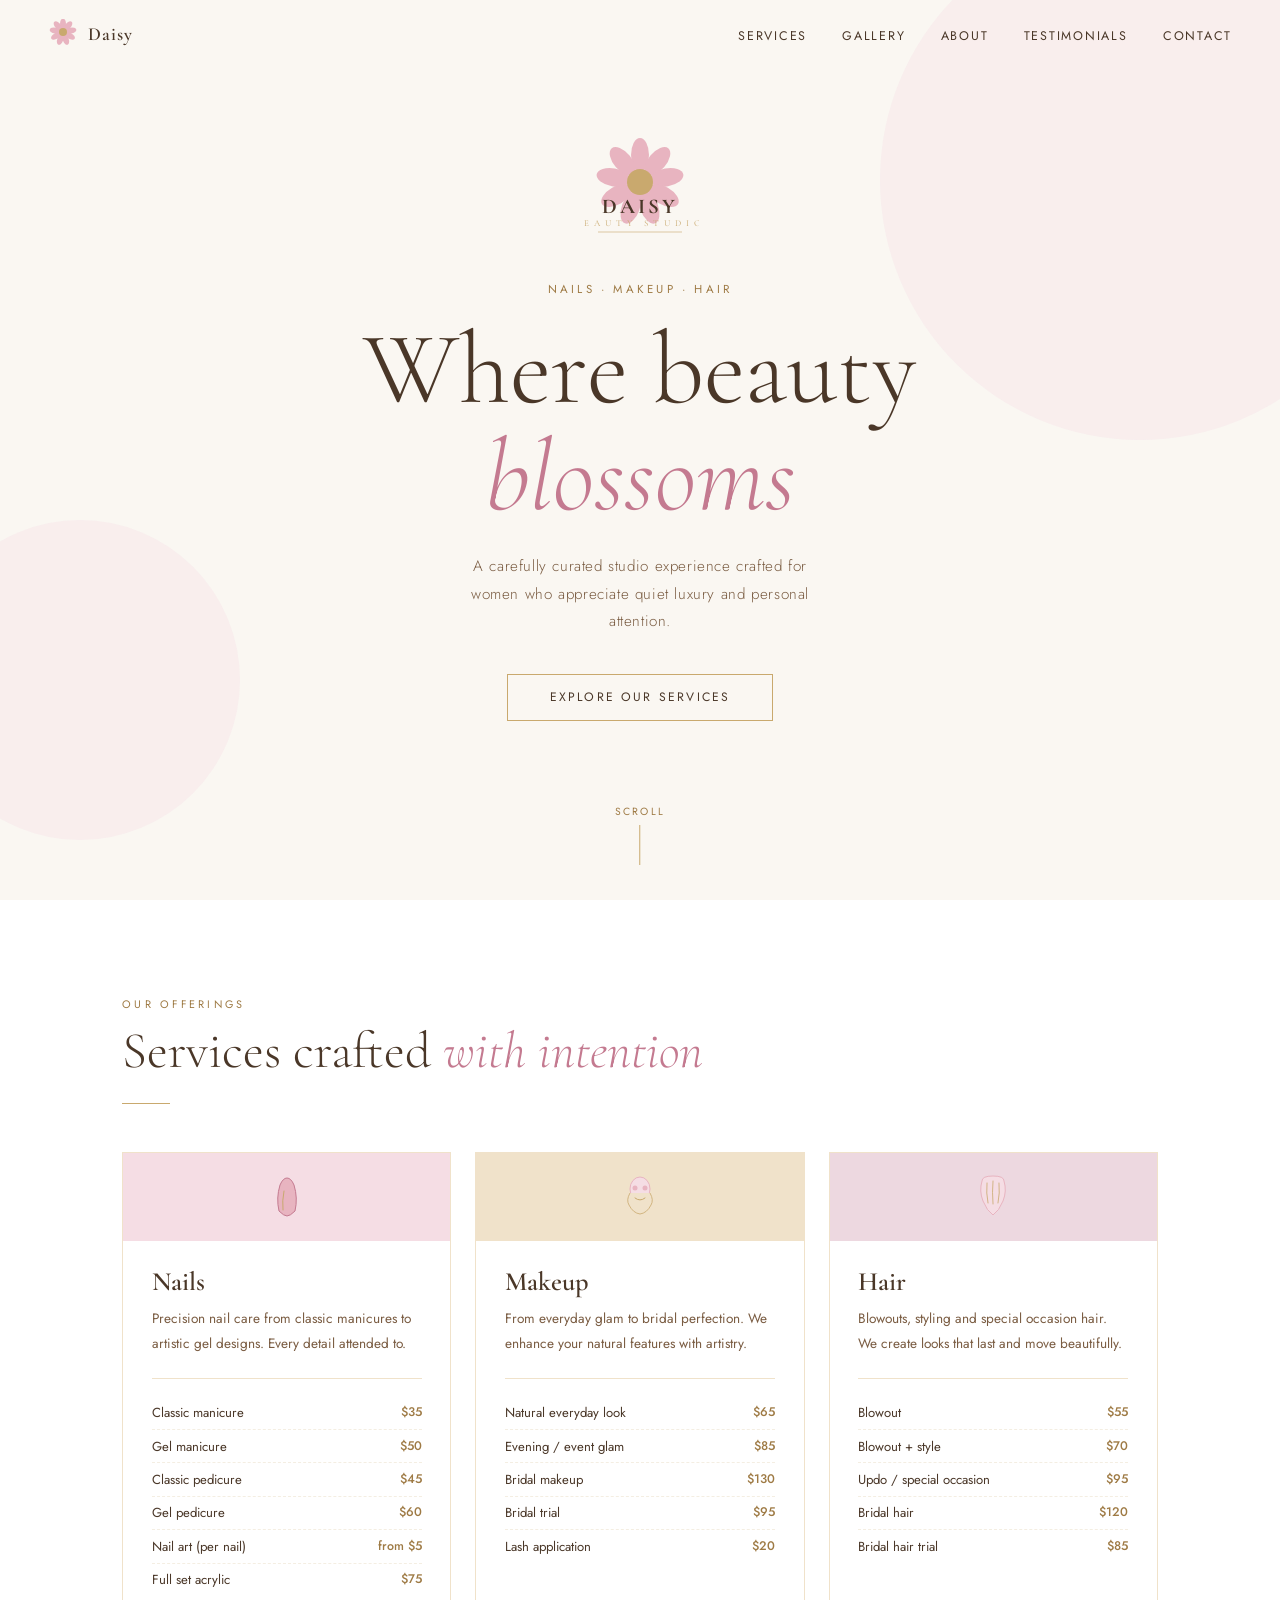
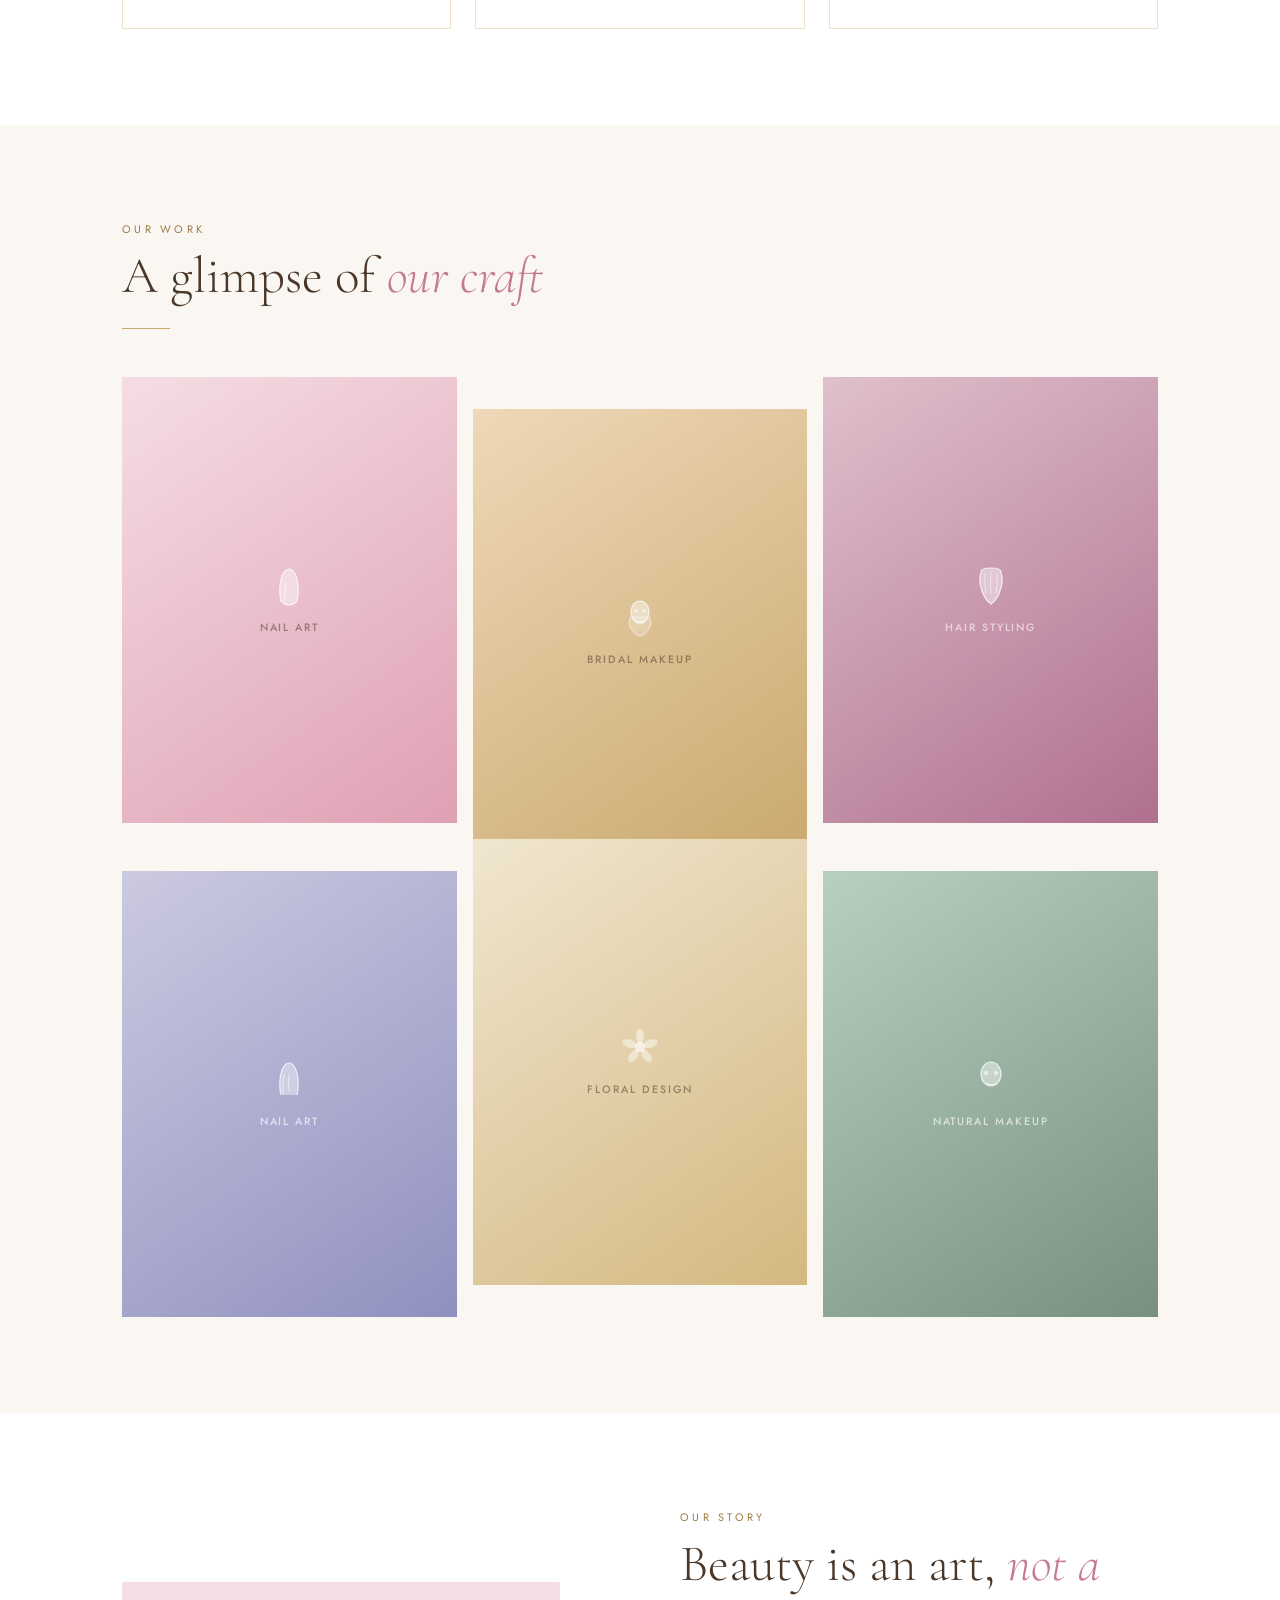
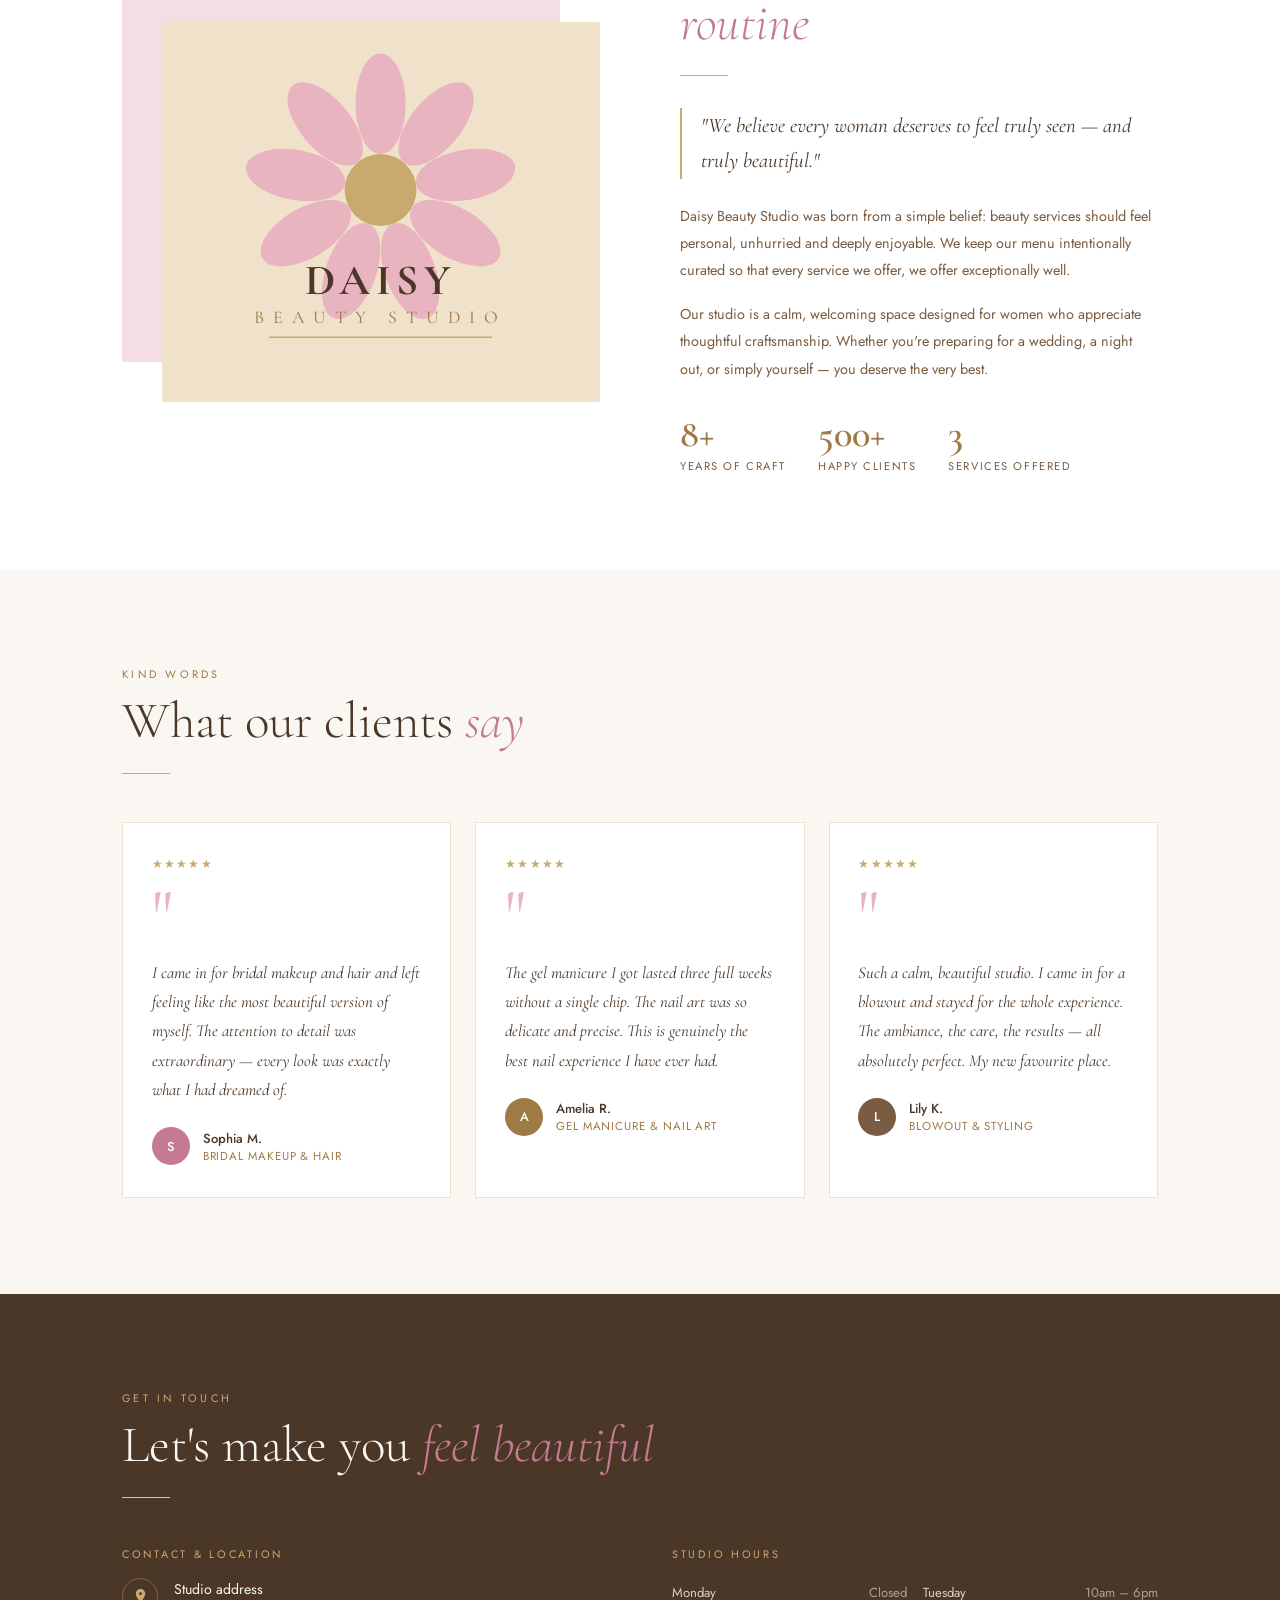
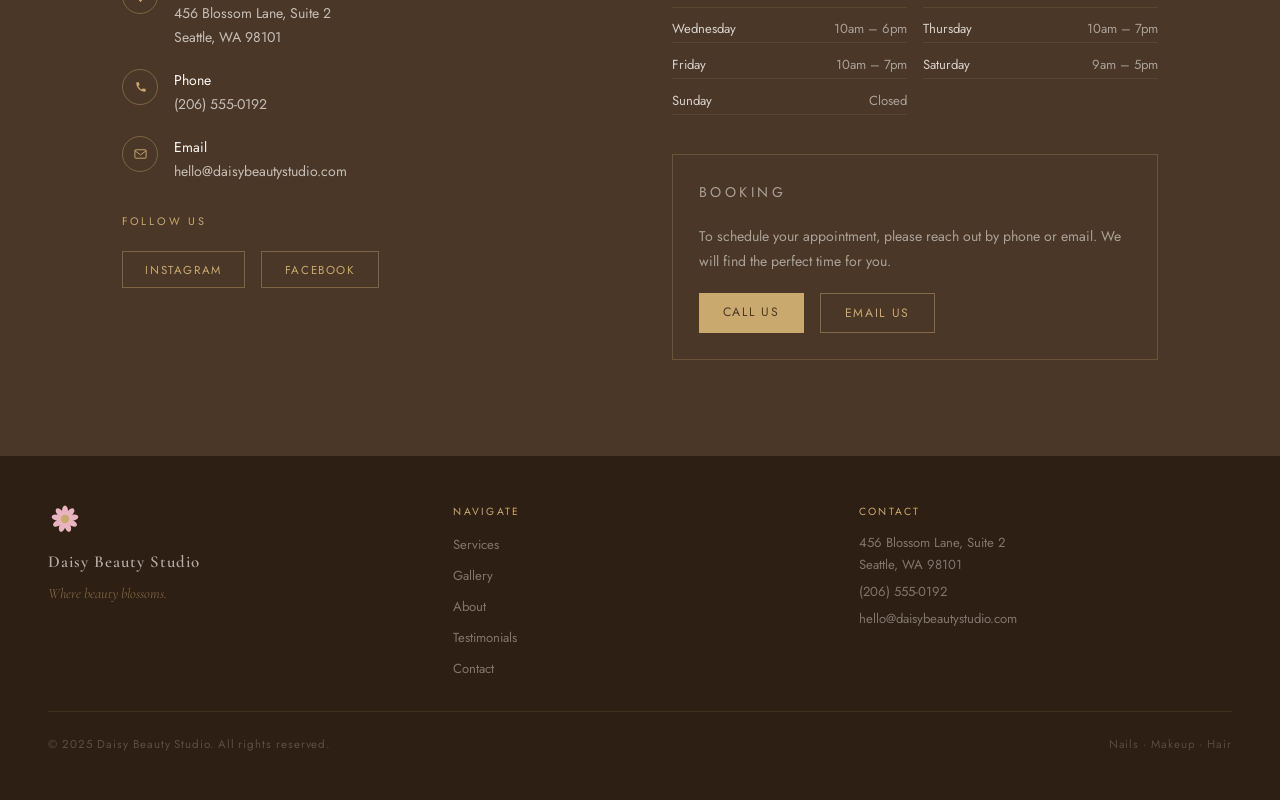
==== commit 619599e7: "fix2: resolve text overlap on hero CTA button" ====
--- a/daisy-beauty-studio.html
+++ b/daisy-beauty-studio.html
@@ -46,9 +46,10 @@
   .hero-title { font-family:'Cormorant Garamond',serif; font-size:clamp(3.5rem,8vw,7rem); font-weight:300; line-height:1.05; color:var(--bark); animation:fadeUp 0.9s 0.55s both; }
   .hero-title em { font-style:italic; color:var(--rose-dk); }
   .hero-sub { font-size:0.95rem; font-weight:300; color:var(--bark-lt); letter-spacing:0.04em; max-width:380px; line-height:1.8; margin-top:1.4rem; animation:fadeUp 0.9s 0.8s both; }
-  .hero-cta { display:inline-block; margin-top:2.4rem; padding:0.85rem 2.6rem; border:1px solid var(--gold); color:var(--bark); font-size:0.76rem; letter-spacing:0.18em; text-transform:uppercase; text-decoration:none; transition:background 0.3s,color 0.3s; animation:fadeUp 0.9s 1.05s both; }
+  .hero-cta { display:inline-block; margin-top:2.4rem; margin-bottom:5rem; padding:0.85rem 2.6rem; border:1px solid var(--gold); color:var(--bark); font-size:0.76rem; letter-spacing:0.18em; text-transform:uppercase; text-decoration:none; transition:background 0.3s,color 0.3s; animation:fadeUp 0.9s 1.05s both; position:relative; z-index:10; }
   .hero-cta:hover { background:var(--gold); color:var(--white); }
-  .scroll-hint { position:absolute; bottom:2.2rem; left:50%; transform:translateX(-50%); display:flex; flex-direction:column; align-items:center; gap:6px; animation:fadeIn 1s 1.6s both; }
+  .scroll-hint-wrap { position:absolute; bottom:2.2rem; left:50%; transform:translateX(-50%); z-index:1; pointer-events:none; animation:fadeIn 1s 1.6s both; }
+  .scroll-hint { display:flex; flex-direction:column; align-items:center; gap:6px; }
   .scroll-hint span { font-size:0.65rem; letter-spacing:0.2em; text-transform:uppercase; color:var(--gold-dk); }
   .scroll-line { width:1px; height:40px; background:var(--gold); animation:scrollPulse 1.8s ease-in-out infinite; }
   @keyframes scrollPulse { 0%,100%{transform:scaleY(1);opacity:1;} 50%{transform:scaleY(0.4);opacity:0.4;} }
@@ -247,9 +248,11 @@
   <h1 class="hero-title">Where beauty<br/><em>blossoms</em></h1>
   <p class="hero-sub">A carefully curated studio experience crafted for women who appreciate quiet luxury and personal attention.</p>
   <a href="#services" class="hero-cta">Explore our services</a>
-  <div class="scroll-hint">
-    <span>scroll</span>
-    <div class="scroll-line"></div>
+  <div class="scroll-hint-wrap">
+    <div class="scroll-hint">
+      <span>scroll</span>
+      <div class="scroll-line"></div>
+    </div>
   </div>
 </section>
 
